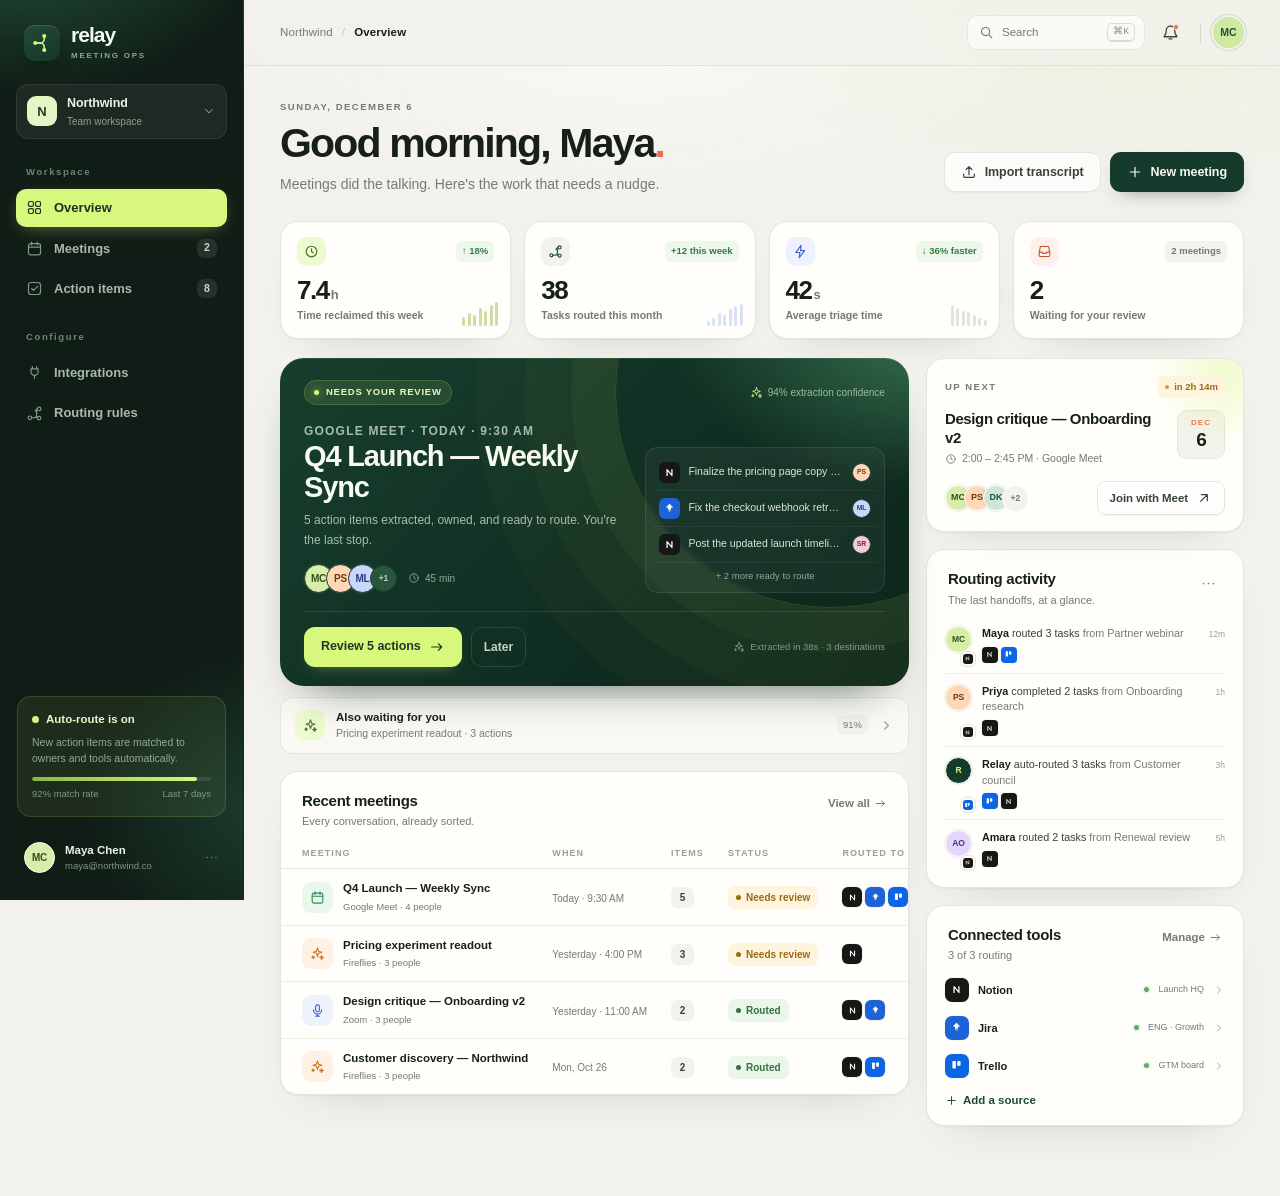
==== index.html @ 1d7f12c8 "Deploy Relay meeting action router to GitHub Pages" ====
<!DOCTYPE html>
<html lang="en">
<head>
<meta charset="UTF-8">
<meta name="viewport" content="width=device-width, initial-scale=1">
<title>Relay — AI meeting action router</title>
<meta name="description" content="Relay turns meeting transcripts into owned, routed action items in Notion, Jira, and Trello.">
<meta name="theme-color" content="#143b2b">
<link rel="icon" href="data:image/svg+xml,%3Csvg xmlns='http://www.w3.org/2000/svg' viewBox='0 0 32 32'%3E%3Crect width='32' height='32' rx='8' fill='%23143b2b'/%3E%3Cpath d='M7 16h6.2c3.1 0 5.8-2.3 5.8-5.5V8M7 16h6.2c3.1 0 5.8 2.3 5.8 5.5V24' stroke='%23d7f77d' stroke-width='2.1' stroke-linecap='round' fill='none'/%3E%3Ccircle cx='7' cy='16' r='2.7' fill='%23d7f77d'/%3E%3Ccircle cx='19' cy='6.8' r='2.7' fill='%23d7f77d'/%3E%3Ccircle cx='19' cy='25.2' r='2.7' fill='%23d7f77d'/%3E%3C/svg%3E">
<link rel="stylesheet" href="styles.css">
</head>
<body>
<noscript><div style="padding:24px;font:16px sans-serif;background:#fff3cd;color:#3d2f00">Relay needs JavaScript enabled to run the interactive demo.</div></noscript>

<svg class="sprite" aria-hidden="true">
  <symbol id="i-grid" viewBox="0 0 24 24"><rect x="3.5" y="3.5" width="7" height="7" rx="2"/><rect x="13.5" y="3.5" width="7" height="7" rx="2"/><rect x="3.5" y="13.5" width="7" height="7" rx="2"/><rect x="13.5" y="13.5" width="7" height="7" rx="2"/></symbol>
  <symbol id="i-calendar" viewBox="0 0 24 24"><rect x="3.5" y="5" width="17" height="16" rx="3"/><path d="M8 3v4M16 3v4M3.5 10h17"/></symbol>
  <symbol id="i-check-square" viewBox="0 0 24 24"><rect x="3.5" y="3.5" width="17" height="17" rx="4"/><path d="m8 12 2.6 2.6L16.5 9"/></symbol>
  <symbol id="i-plug" viewBox="0 0 24 24"><path d="M9 7V3.5M15 7V3.5M7 7h10v4a5 5 0 0 1-10 0V7ZM12 16v4.5"/></symbol>
  <symbol id="i-route" viewBox="0 0 24 24"><circle cx="5.5" cy="18" r="2.5"/><circle cx="18.5" cy="5.5" r="2.5"/><circle cx="18.5" cy="18.5" r="2.5"/><path d="M8 18h3a4 4 0 0 0 4-4V8M13 8l2.5-2.5M13 8l2.5 2.5M15 18h1"/></symbol>
  <symbol id="i-search" viewBox="0 0 24 24"><circle cx="10.5" cy="10.5" r="6.5"/><path d="m16 16 4.5 4.5"/></symbol>
  <symbol id="i-bell" viewBox="0 0 24 24"><path d="M18 9a6 6 0 0 0-12 0c0 7-3 7-3 9h18c0-2-3-2-3-9ZM10 21h4"/></symbol>
  <symbol id="i-plus" viewBox="0 0 24 24"><path d="M12 5v14M5 12h14"/></symbol>
  <symbol id="i-arrow-right" viewBox="0 0 24 24"><path d="M4 12h15M14 7l5 5-5 5"/></symbol>
  <symbol id="i-arrow-up-right" viewBox="0 0 24 24"><path d="M7 17 17 7M8 7h9v9"/></symbol>
  <symbol id="i-arrow-up" viewBox="0 0 24 24"><path d="M12 19V5M6 11l6-6 6 6"/></symbol>
  <symbol id="i-clock" viewBox="0 0 24 24"><circle cx="12" cy="12" r="8.5"/><path d="M12 7.5V12l3 2"/></symbol>
  <symbol id="i-check" viewBox="0 0 24 24"><path d="m5 12.5 4.5 4.5L19 7"/></symbol>
  <symbol id="i-sparkles" viewBox="0 0 24 24"><path d="m12 3 1.7 5.3L19 10l-5.3 1.7L12 17l-1.7-5.3L5 10l5.3-1.7L12 3ZM18.5 15.5l.8 2.2 2.2.8-2.2.8-.8 2.2-.8-2.2-2.2-.8 2.2-.8.8-2.2ZM5 16l.6 1.4L7 18l-1.4.6L5 20l-.6-1.4L3 18l1.4-.6L5 16Z"/></symbol>
  <symbol id="i-upload" viewBox="0 0 24 24"><path d="M12 16V4M7.5 8.5 12 4l4.5 4.5M4 15v3.5A1.5 1.5 0 0 0 5.5 20h13a1.5 1.5 0 0 0 1.5-1.5V15"/></symbol>
  <symbol id="i-mic" viewBox="0 0 24 24"><rect x="9" y="3" width="6" height="11" rx="3"/><path d="M5.5 11a6.5 6.5 0 0 0 13 0M12 17.5V21M9 21h6"/></symbol>
  <symbol id="i-file" viewBox="0 0 24 24"><path d="M13 3H6.5A1.5 1.5 0 0 0 5 4.5v15A1.5 1.5 0 0 0 6.5 21h11a1.5 1.5 0 0 0 1.5-1.5V9l-6-6Z"/><path d="M13 3v6h6M8.5 13h7M8.5 16.5h5"/></symbol>
  <symbol id="i-x" viewBox="0 0 24 24"><path d="m6 6 12 12M18 6 6 18"/></symbol>
  <symbol id="i-chevron-down" viewBox="0 0 24 24"><path d="m6 9 6 6 6-6"/></symbol>
  <symbol id="i-chevron-right" viewBox="0 0 24 24"><path d="m9 6 6 6-6 6"/></symbol>
  <symbol id="i-more" viewBox="0 0 24 24"><circle cx="5" cy="12" r="1.2" fill="currentColor" stroke="none"/><circle cx="12" cy="12" r="1.2" fill="currentColor" stroke="none"/><circle cx="19" cy="12" r="1.2" fill="currentColor" stroke="none"/></symbol>
  <symbol id="i-copy" viewBox="0 0 24 24"><rect x="8.5" y="8.5" width="12" height="12" rx="2"/><path d="M15.5 8.5v-3a2 2 0 0 0-2-2h-8a2 2 0 0 0-2 2v8a2 2 0 0 0 2 2h3"/></symbol>
  <symbol id="i-alert" viewBox="0 0 24 24"><path d="M10.3 4.2 2.7 18a2 2 0 0 0 1.8 3h15a2 2 0 0 0 1.8-3L13.7 4.2a2 2 0 0 0-3.4 0Z"/><path d="M12 9v4.5M12 17h.01"/></symbol>
  <symbol id="i-users" viewBox="0 0 24 24"><circle cx="9" cy="8" r="3.5"/><path d="M3 20a6 6 0 0 1 12 0M16 5a3.5 3.5 0 0 1 0 7M17 14.5a5 5 0 0 1 4 5.5"/></symbol>
  <symbol id="i-inbox" viewBox="0 0 24 24"><path d="M4 13h4l1.5 2h5L16 13h4M5.5 4h13l2 9v5a2 2 0 0 1-2 2h-13a2 2 0 0 1-2-2v-5l2-9Z"/></symbol>
  <symbol id="i-zap" viewBox="0 0 24 24"><path d="M13 2 4.5 13.5H11L10 22l8.5-11.5H12L13 2Z"/></symbol>
  <symbol id="i-lock" viewBox="0 0 24 24"><rect x="4.5" y="10" width="15" height="10.5" rx="2.5"/><path d="M8 10V7a4 4 0 0 1 8 0v3M12 14v2.5"/></symbol>
  <symbol id="i-play" viewBox="0 0 24 24"><path d="m9 6 9 6-9 6V6Z"/></symbol>
  <symbol id="i-menu" viewBox="0 0 24 24"><path d="M4 7h16M4 12h16M4 17h16"/></symbol>
  <symbol id="i-settings" viewBox="0 0 24 24"><circle cx="12" cy="12" r="3"/><path d="M19.4 15a1.7 1.7 0 0 0 .3 1.9l.1.1-2.8 2.8-.1-.1a1.7 1.7 0 0 0-1.9-.3 1.7 1.7 0 0 0-1 1.6v.2h-4V21a1.7 1.7 0 0 0-1-1.6 1.7 1.7 0 0 0-1.9.3l-.1.1L4.2 17l.1-.1a1.7 1.7 0 0 0 .3-1.9A1.7 1.7 0 0 0 3 14H2.8v-4H3a1.7 1.7 0 0 0 1.6-1 1.7 1.7 0 0 0-.3-1.9L4.2 7 7 4.2l.1.1A1.7 1.7 0 0 0 9 4.6 1.7 1.7 0 0 0 10 3V2.8h4V3a1.7 1.7 0 0 0 1 1.6 1.7 1.7 0 0 0 1.9-.3l.1-.1L19.8 7l-.1.1a1.7 1.7 0 0 0-.3 1.9 1.7 1.7 0 0 0 1.6 1h.2v4H21a1.7 1.7 0 0 0-1.6 1Z"/></symbol>
</svg>

<div class="app">
  <aside class="sidebar" id="sidebar">
    <div class="brand-row">
      <div class="brand-mark" aria-hidden="true">
        <svg viewBox="0 0 32 32" fill="none">
          <path d="M7 16h6.2c3.1 0 5.8-2.3 5.8-5.5V8" stroke="#d7f77d" stroke-width="2.1" stroke-linecap="round"/>
          <path d="M7 16h6.2c3.1 0 5.8 2.3 5.8 5.5V24" stroke="#d7f77d" stroke-width="2.1" stroke-linecap="round"/>
          <circle cx="7" cy="16" r="2.7" fill="#d7f77d"/>
          <circle cx="19" cy="6.8" r="2.7" fill="#d7f77d"/>
          <circle cx="19" cy="25.2" r="2.7" fill="#d7f77d"/>
        </svg>
      </div>
      <div>
        <div class="brand-name">relay</div>
        <div class="brand-tag">MEETING OPS</div>
      </div>
    </div>

    <button class="workspace-switch" data-toast-workspace>
      <span class="ws-avatar">N</span>
      <span class="ws-copy"><b>Northwind</b><small>Team workspace</small></span>
      <svg class="i"><use href="#i-chevron-down"/></svg>
    </button>

    <nav class="nav" aria-label="Main">
      <div class="nav-group">
        <p class="nav-label">Workspace</p>
        <button class="nav-item active" data-page="overview"><svg class="i"><use href="#i-grid"/></svg><span>Overview</span></button>
        <button class="nav-item" data-page="meetings"><svg class="i"><use href="#i-calendar"/></svg><span>Meetings</span><span class="nav-badge" id="navMeetingBadge">2</span></button>
        <button class="nav-item" data-page="actions"><svg class="i"><use href="#i-check-square"/></svg><span>Action items</span><span class="nav-badge" id="navActionBadge">8</span></button>
      </div>
      <div class="nav-group">
        <p class="nav-label">Configure</p>
        <button class="nav-item" data-page="integrations"><svg class="i"><use href="#i-plug"/></svg><span>Integrations</span></button>
        <button class="nav-item" data-page="integrations" data-scroll="rules"><svg class="i"><use href="#i-route"/></svg><span>Routing rules</span></button>
      </div>
    </nav>

    <div class="sidebar-spacer"></div>

    <div class="route-status">
      <div class="rs-top"><span class="pulse-dot"></span> Auto-route is on</div>
      <p>New action items are matched to owners and tools automatically.</p>
      <div class="rs-meter"><span style="width:92%"></span></div>
      <div class="rs-meta"><span>92% match rate</span><span>Last 7 days</span></div>
    </div>

    <button class="profile" data-toast-profile>
      <span class="avatar av-maya" style="width:31px;height:31px">MC</span>
      <span class="profile-copy"><b>Maya Chen</b><small>maya@northwind.co</small></span>
      <svg class="i"><use href="#i-more"/></svg>
    </button>
  </aside>

  <div class="sidebar-scrim" id="navScrim"></div>

  <main class="main">
    <header class="topbar">
      <button class="mobile-menu" id="menuBtn" aria-label="Open navigation"><svg class="i"><use href="#i-menu"/></svg></button>
      <div class="crumb"><span class="ws">Northwind</span><span class="sep">/</span><b id="crumbPage">Overview</b></div>
      <div class="topbar-actions">
        <button class="search-trigger" id="searchBtn" aria-label="Search">
          <svg class="i"><use href="#i-search"/></svg><span>Search</span><kbd>⌘K</kbd>
        </button>
        <button class="icon-btn" data-toast-notifications aria-label="Notifications">
          <svg class="i"><use href="#i-bell"/></svg><span class="notif-dot"></span>
        </button>
        <div class="topbar-sep"></div>
        <button class="top-avatar" data-toast-profile aria-label="Open profile">MC</button>
      </div>
    </header>

    <div class="content">

      <section class="page active" id="page-overview" data-page-panel="overview">
        <div class="page-head">
          <div>
            <p class="eyebrow" id="todayLine">TUESDAY, OCTOBER 27</p>
            <h1><span id="greeting">Good morning</span>, Maya<span class="accent-dot">.</span></h1>
            <p class="lede">Meetings did the talking. Here's the work that needs a nudge.</p>
          </div>
          <div class="page-actions">
            <button class="btn btn-soft" data-import><svg class="i"><use href="#i-upload"/></svg> Import transcript</button>
            <button class="btn btn-primary" data-new><svg class="i"><use href="#i-plus"/></svg> New meeting</button>
          </div>
        </div>

        <div class="stat-grid">
          <article class="stat card">
            <div class="stat-top">
              <span class="stat-ico lime"><svg class="i"><use href="#i-clock"/></svg></span>
              <span class="delta up">↑ 18%</span>
            </div>
            <div class="stat-num"><span id="statHours">7.4</span><small>h</small></div>
            <div class="stat-label">Time reclaimed this week</div>
            <div class="spark" aria-hidden="true"><i style="height:38%"></i><i style="height:54%"></i><i style="height:46%"></i><i style="height:72%"></i><i style="height:63%"></i><i style="height:88%"></i><i style="height:100%"></i></div>
          </article>
          <article class="stat card">
            <div class="stat-top">
              <span class="stat-ico"><svg class="i"><use href="#i-route"/></svg></span>
              <span class="delta up">+12 this week</span>
            </div>
            <div class="stat-num"><span id="statRouted">38</span></div>
            <div class="stat-label">Tasks routed this month</div>
            <div class="spark" aria-hidden="true"><i style="height:20%"></i><i style="height:33%"></i><i style="height:52%"></i><i style="height:46%"></i><i style="height:69%"></i><i style="height:81%"></i><i style="height:92%"></i></div>
          </article>
          <article class="stat card">
            <div class="stat-top">
              <span class="stat-ico blue"><svg class="i"><use href="#i-zap"/></svg></span>
              <span class="delta up">↓ 36% faster</span>
            </div>
            <div class="stat-num"><span>42</span><small>s</small></div>
            <div class="stat-label">Average triage time</div>
            <div class="spark" aria-hidden="true"><i style="height:88%"></i><i style="height:75%"></i><i style="height:62%"></i><i style="height:58%"></i><i style="height:43%"></i><i style="height:31%"></i><i style="height:24%"></i></div>
          </article>
          <article class="stat card">
            <div class="stat-top">
              <span class="stat-ico coral"><svg class="i"><use href="#i-inbox"/></svg></span>
              <span class="delta neutral" id="statReviewMeta">2 meetings</span>
            </div>
            <div class="stat-num"><span id="statReview">2</span></div>
            <div class="stat-label">Waiting for your review</div>
          </article>
        </div>

        <div class="dash-grid">
          <div class="dash-main">
            <div id="reviewSlot"></div>

            <section class="card recent-card">
              <div class="card-head">
                <div>
                  <h3>Recent meetings</h3>
                  <p class="sub">Every conversation, already sorted.</p>
                </div>
                <button class="link-btn" data-page="meetings">View all <svg class="i"><use href="#i-arrow-right"/></svg></button>
              </div>
              <div class="table-wrap">
                <table class="meetings">
                  <thead><tr><th>Meeting</th><th>When</th><th>Items</th><th>Status</th><th>Routed to</th></tr></thead>
                  <tbody id="recentBody"></tbody>
                </table>
              </div>
            </section>
          </div>

          <aside class="dash-side">
            <section class="card next-card">
              <div class="next-top">
                <span class="eyebrow" style="margin:0">Up next</span>
                <span class="live-pill"><i></i> in 2h 14m</span>
              </div>
              <div class="next-body">
                <div>
                  <h3>Design critique — Onboarding v2</h3>
                  <p class="next-sub"><svg class="i"><use href="#i-clock"/></svg> 2:00 – 2:45 PM · Google Meet</p>
                </div>
                <div class="date-tile"><span id="dateMonth">OCT</span><b id="dateDay">27</b></div>
              </div>
              <div class="next-foot">
                <div class="avatar-stack">
                  <span class="avatar sm av-maya">MC</span><span class="avatar sm av-priya">PS</span><span class="avatar sm av-daniel">DK</span><span class="more">+2</span>
                </div>
                <button class="btn btn-soft" data-toast-join>Join with Meet <svg class="i"><use href="#i-arrow-up-right"/></svg></button>
              </div>
            </section>

            <section class="card activity-card">
              <div class="card-head">
                <div><h3>Routing activity</h3><p class="sub">The last handoffs, at a glance.</p></div>
                <button class="icon-btn" style="width:28px;height:28px" data-toast-activity aria-label="Activity options"><svg class="i"><use href="#i-more"/></svg></button>
              </div>
              <ul class="activity-list" id="activityList"></ul>
            </section>

            <section class="card connected-card">
              <div class="card-head" style="padding-bottom:0">
                <div><h3>Connected tools</h3><p class="sub" id="connectedCount">3 of 3 routing</p></div>
                <button class="link-btn" data-page="integrations">Manage <svg class="i"><use href="#i-arrow-right"/></svg></button>
              </div>
              <div class="tool-list" id="toolsList"></div>
              <div class="connected-foot"><button class="text-btn" data-import><svg class="i"><use href="#i-plus"/></svg> Add a source</button></div>
            </section>
          </aside>
        </div>
      </section>

      <section class="page" id="page-meetings" data-page-panel="meetings">
        <div class="page-head">
          <div>
            <p class="eyebrow">Meeting inbox</p>
            <h1>Meetings<span class="accent-dot">.</span></h1>
            <p class="lede">Every call transcribed, summarized, and turned into next steps.</p>
          </div>
          <div class="page-actions">
            <button class="btn btn-soft" data-import="upload"><svg class="i"><use href="#i-upload"/></svg> Upload recording</button>
            <button class="btn btn-primary" data-new><svg class="i"><use href="#i-plus"/></svg> New meeting</button>
          </div>
        </div>

        <div class="toolbar">
          <div class="segmented" id="meetingFilters">
            <button class="active" data-meeting-filter="all">All <span class="n" id="mCountAll">5</span></button>
            <button data-meeting-filter="review">Needs review <span class="n" id="mCountReview">2</span></button>
            <button data-meeting-filter="routed">Routed <span class="n" id="mCountRouted">3</span></button>
          </div>
          <button class="btn btn-soft btn-sm" data-toast-filter><svg class="i"><use href="#i-settings"/></svg> Filter by source</button>
        </div>

        <section class="card list-card">
          <div class="meeting-table-head">
            <span>Source</span><span>Meeting</span><span>When</span><span>Items</span><span>Status</span><span></span>
          </div>
          <div id="meetingsList"></div>
        </section>
      </section>

      <section class="page" id="page-actions" data-page-panel="actions">
        <div class="page-head">
          <div>
            <p class="eyebrow">The work behind the words</p>
            <h1>Action items<span class="accent-dot">.</span></h1>
            <p class="lede">One list for every commitment — owned, dated, and headed somewhere.</p>
          </div>
          <div class="page-actions">
            <button class="btn btn-primary" data-new><svg class="i"><use href="#i-plus"/></svg> New meeting</button>
          </div>
        </div>

        <div class="mini-kpis">
          <div class="mini-kpi"><b id="kpiAwaiting">8</b> awaiting route</div>
          <div class="mini-kpi"><span class="dot"></span><b id="kpiRouted">7</b> routed</div>
          <div class="mini-kpi"><span class="dot amber"></span><b id="kpiDone">0</b> done</div>
          <div class="mini-kpi"><span class="dot coral"></span><b id="kpiOverdue">1</b> overdue</div>
        </div>

        <section class="card actions-card">
          <div class="action-toolbar">
            <label class="search-field">
              <svg class="i"><use href="#i-search"/></svg>
              <input id="actionSearch" type="search" placeholder="Search tasks, owners, meetings…">
            </label>
            <div class="select-wrap"><select id="ownerFilter" aria-label="Filter by owner"><option value="all">All owners</option></select></div>
            <div class="select-wrap"><select id="toolFilter" aria-label="Filter by destination">
              <option value="all">All destinations</option><option value="notion">Notion</option><option value="jira">Jira</option><option value="trello">Trello</option>
            </select></div>
            <div class="segmented" id="actionStatusFilters">
              <button class="active" data-action-status="all">All</button>
              <button data-action-status="review">Needs route</button>
              <button data-action-status="routed">Routed</button>
              <button data-action-status="done">Done</button>
            </div>
          </div>
          <div class="action-list-head">
            <span></span><span>Action item</span><span>Owner</span><span>Due</span><span>Destination</span><span>Status</span><span></span>
          </div>
          <div id="actionsList"></div>
        </section>
      </section>

      <section class="page" id="page-integrations" data-page-panel="integrations">
        <div class="page-head">
          <div>
            <p class="eyebrow">Configuration</p>
            <h1>Integrations<span class="accent-dot">.</span></h1>
            <p class="lede">Send the right work to the right place, without leaving the meeting.</p>
          </div>
          <div class="page-actions">
            <button class="btn btn-soft" data-toast-browse><svg class="i"><use href="#i-plus"/></svg> Browse integrations</button>
          </div>
        </div>

        <div class="integration-summary" id="integrationSummary"><span class="pulse-dot"></span> All systems healthy · 100% delivery this week</div>
        <div class="integration-grid" id="integrationGrid"></div>

        <div class="settings-grid">
          <section class="card rules-card" id="rules">
            <div class="card-head">
              <div><p class="eyebrow" style="margin:0 0 4px">Automation</p><h3>Routing rules</h3></div>
              <button class="btn btn-soft btn-sm" data-add-rule><svg class="i"><use href="#i-plus"/></svg> Add rule</button>
            </div>
            <p class="card-sub">When Relay isn't sure, these rules catch the strays. Rules run in order.</p>
            <div class="rule-list" id="ruleList"></div>
          </section>

          <section class="card webhook-card">
            <div class="card-head">
              <div><p class="eyebrow" style="margin:0 0 4px">Developers</p><h3>Webhook API</h3></div>
              <span class="pill routed">Live</span>
            </div>
            <p class="card-sub">Send any transcript from your own stack. Relay returns structured, routed actions.</p>
            <div class="endpoint">
              <span class="method">POST</span><span>api.relay.app/v1/meetings/ingest</span>
              <button data-copy-endpoint aria-label="Copy endpoint"><svg class="i"><use href="#i-copy"/></svg></button>
            </div>
            <pre class="code" id="payloadCode">{
  <span class="k">"meeting"</span>: {
    <span class="k">"title"</span>: <span class="s">"Q4 Launch — Weekly Sync"</span>,
    <span class="k">"transcript"</span>: <span class="s">"Maya: I'll send the timeline…"</span>,
    <span class="k">"route"</span>: [<span class="s">"notion"</span>, <span class="s">"jira"</span>]
  }
}</pre>
            <div class="webhook-foot">
              <span class="delivery"><svg class="i"><use href="#i-check"/></svg> <span id="lastDelivery">Last delivery: 200 OK · 2m ago</span></span>
              <button class="text-btn" data-test-webhook>Send test event <svg class="i"><use href="#i-arrow-right"/></svg></button>
            </div>
          </section>
        </div>
      </section>

    </div>
  </main>
</div>

<div class="modal-backdrop" id="modal">
  <div class="modal" id="modalCard" role="dialog" aria-modal="true" aria-label="Relay dialog">
    <div id="modalBody"></div>
  </div>
</div>

<div class="palette-backdrop" id="palette">
  <div class="palette-card" role="dialog" aria-modal="true" aria-label="Search">
    <div class="palette-search">
      <svg class="i"><use href="#i-search"/></svg>
      <input id="paletteInput" placeholder="Search meetings, actions, or jump to…" autocomplete="off">
      <kbd>ESC</kbd>
    </div>
    <div class="palette-results" id="paletteResults"></div>
    <div class="palette-foot">
      <span class="kbd-group"><kbd>↑</kbd><kbd>↓</kbd></span><span>navigate</span>
      <span><kbd>↵</kbd> open</span>
      <span style="margin-left:auto">Relay command menu</span>
    </div>
  </div>
</div>

<div class="toast-stack" id="toasts" aria-live="polite"></div>

<script src="app.js" defer></script>
</body>
</html>
---- styles.css ----
:root{
  --bg:#f2f1eb;
  --surface:#fffefa;
  --surface-2:#f8f7f2;
  --surface-3:#f3f2ec;
  --ink:#172018;
  --ink-2:#38433a;
  --muted:#727c73;
  --muted-2:#98a198;
  --line:#e7e4db;
  --line-strong:#d9d6cc;
  --green:#143b2b;
  --green-2:#1c4c36;
  --green-3:#2a674b;
  --lime:#d7f77d;
  --lime-soft:#eefbd0;
  --coral:#ef6a4d;
  --coral-soft:#fff0eb;
  --amber:#bd831a;
  --amber-soft:#fff5df;
  --blue:#3f5ed7;
  --blue-soft:#eef1ff;
  --shadow:0 1px 2px rgba(23,32,24,.04),0 18px 46px -34px rgba(23,32,24,.28);
  --shadow-lift:0 2px 4px rgba(23,32,24,.05),0 24px 50px -28px rgba(23,32,24,.4);
  --r:18px;
  --r-lg:24px;
  --sidebar:244px;
  --sans:"Avenir Next","Avenir",-apple-system,BlinkMacSystemFont,"Segoe UI","Helvetica Neue",sans-serif;
  --mono:ui-monospace,"SF Mono","Cascadia Code",Consolas,monospace;
}
*{box-sizing:border-box}
html{scroll-behavior:smooth}
body{margin:0;background:var(--bg);color:var(--ink);font-family:var(--sans);font-size:14px;line-height:1.5;-webkit-font-smoothing:antialiased}
body.modal-open{overflow:hidden}
button,input,select,textarea{font:inherit;color:inherit}
button{cursor:pointer}
button:focus-visible,input:focus-visible,select:focus-visible,textarea:focus-visible,a:focus-visible{outline:2px solid var(--green-3);outline-offset:2px}
::selection{background:var(--lime);color:var(--green)}
.i{width:18px;height:18px;fill:none;stroke:currentColor;stroke-width:1.8;stroke-linecap:round;stroke-linejoin:round;flex:none}
.i-sm{width:15px;height:15px}
.i-lg{width:22px;height:22px}
.sprite{position:absolute;width:0;height:0;overflow:hidden}
.hidden{display:none!important}
.mono{font-family:var(--mono)}
.muted{color:var(--muted)}

/* shell */
.app{display:grid;grid-template-columns:var(--sidebar) minmax(0,1fr);min-height:100vh}
.sidebar{
  position:sticky;top:0;height:100vh;display:flex;flex-direction:column;padding:24px 16px 18px;color:#edf3e9;
  background:radial-gradient(380px 280px at 10% -10%,#25593f 0%,transparent 66%),radial-gradient(300px 260px at 110% 90%,#1b3d2d 0%,transparent 60%),#101d16;
  overflow-y:auto;z-index:60;border-right:1px solid rgba(255,255,255,.04);
}
.brand-row{display:flex;align-items:center;gap:11px;padding:0 8px 22px}
.brand-mark{width:36px;height:36px;border-radius:11px;background:linear-gradient(145deg,#214d36,#173526);display:grid;place-items:center;box-shadow:inset 0 1px 0 rgba(255,255,255,.12),0 8px 18px -10px #000}
.brand-mark svg{width:24px;height:24px}
.brand-name{font-size:21px;font-weight:700;line-height:1;letter-spacing:-.045em;color:#f7faef}
.brand-tag{font-size:8px;font-weight:700;letter-spacing:.22em;color:#8da494;margin-top:5px}
.workspace-switch{width:100%;display:flex;align-items:center;gap:10px;text-align:left;background:rgba(255,255,255,.055);border:1px solid rgba(255,255,255,.08);padding:9px 10px;border-radius:12px;color:#edf3e9;transition:.18s}
.workspace-switch:hover{background:rgba(255,255,255,.09);border-color:rgba(255,255,255,.14)}
.ws-avatar{width:30px;height:30px;border-radius:9px;background:#e6f4c6;color:#203c2a;display:grid;place-items:center;font-weight:800;font-size:13px;flex:none}
.ws-copy{min-width:0;flex:1;display:flex;flex-direction:column}
.ws-copy b{font-size:12.5px;font-weight:650;letter-spacing:-.01em}
.ws-copy small{font-size:10px;color:#8ca092;margin-top:1px}
.workspace-switch .i{width:14px;height:14px;color:#879b8c}
.nav{margin-top:26px;display:flex;flex-direction:column}
.nav-label{font-size:9.5px;font-weight:800;letter-spacing:.17em;color:#6e8475;margin:0 0 7px;padding:0 10px}
.nav-group{display:flex;flex-direction:column;gap:3px;margin-bottom:22px}
.nav-item{display:flex;align-items:center;gap:11px;width:100%;padding:9px 10px;border:0;border-radius:10px;background:transparent;color:#a9b9ad;font-size:13px;font-weight:550;text-align:left;transition:.16s}
.nav-item .i{width:17px;height:17px;stroke-width:1.7;color:#819687;transition:.16s}
.nav-item:hover{background:rgba(255,255,255,.06);color:#f0f5eb}
.nav-item:hover .i{color:#d7f77d}
.nav-item.active{background:var(--lime);color:#1a3223;font-weight:700;box-shadow:0 5px 18px -8px rgba(215,247,125,.6)}
.nav-item.active .i{color:#1a3223}
.nav-badge{margin-left:auto;min-width:20px;height:19px;padding:0 6px;border-radius:7px;display:grid;place-items:center;background:rgba(255,255,255,.09);color:#c8d5ca;font-size:10.5px;font-weight:700}
.nav-item.active .nav-badge{background:#1b3a27;color:var(--lime)}
.sidebar-spacer{flex:1;min-height:20px}
.route-status{margin:8px 1px 16px;padding:14px;border-radius:14px;background:rgba(215,247,125,.07);border:1px solid rgba(215,247,125,.14)}
.rs-top{display:flex;align-items:center;gap:7px;font-size:11.5px;font-weight:700;color:#e7f7c4}
.pulse-dot{width:7px;height:7px;border-radius:50%;background:var(--lime);box-shadow:0 0 0 0 rgba(215,247,125,.45);animation:pulse 2.4s infinite}
@keyframes pulse{0%{box-shadow:0 0 0 0 rgba(215,247,125,.4)}70%{box-shadow:0 0 0 7px rgba(215,247,125,0)}100%{box-shadow:0 0 0 0 rgba(215,247,125,0)}}
.route-status p{font-size:10.5px;line-height:1.5;color:#93a899;margin:7px 0 11px}
.rs-meter{height:4px;border-radius:4px;background:rgba(255,255,255,.1);overflow:hidden}
.rs-meter span{display:block;height:100%;border-radius:4px;background:linear-gradient(90deg,#89b83f,var(--lime))}
.rs-meta{display:flex;justify-content:space-between;font-size:9.5px;color:#819888;margin-top:6px}
.profile{display:flex;align-items:center;gap:10px;width:100%;padding:9px 8px;border:0;border-radius:11px;background:transparent;color:#edf3e9;text-align:left;transition:.15s}
.profile:hover{background:rgba(255,255,255,.06)}
.profile-copy{min-width:0;flex:1;display:flex;flex-direction:column}
.profile-copy b{font-size:11.5px;font-weight:650;white-space:nowrap;overflow:hidden;text-overflow:ellipsis}
.profile-copy small{font-size:9.5px;color:#809485;white-space:nowrap;overflow:hidden;text-overflow:ellipsis}
.profile .i{width:15px;height:15px;color:#708677}
.sidebar-scrim{display:none}

.main{min-width:0;background:radial-gradient(760px 380px at 86% -6%,rgba(215,247,125,.16),transparent 66%),radial-gradient(600px 300px at 38% 0%,rgba(255,255,255,.62),transparent 70%),var(--bg)}
.topbar{height:66px;display:flex;align-items:center;gap:16px;padding:0 36px;position:sticky;top:0;z-index:40;background:rgba(242,241,235,.8);backdrop-filter:blur(18px);-webkit-backdrop-filter:blur(18px);border-bottom:1px solid rgba(217,214,204,.64)}
.mobile-menu{display:none;background:transparent;border:1px solid var(--line);width:36px;height:36px;border-radius:10px;align-items:center;justify-content:center;color:var(--ink)}
.crumb{display:flex;align-items:center;gap:9px;font-size:11.5px;color:var(--muted);letter-spacing:.01em}
.crumb b{color:var(--ink);font-weight:650}
.crumb .sep{color:#c2c6bd}
.topbar-actions{margin-left:auto;display:flex;align-items:center;gap:8px}
.search-trigger{display:flex;align-items:center;gap:8px;height:35px;padding:0 9px 0 11px;min-width:178px;background:rgba(255,255,255,.62);border:1px solid var(--line);border-radius:10px;color:var(--muted);font-size:11.5px;transition:.16s}
.search-trigger:hover{background:var(--surface);border-color:var(--line-strong)}
.search-trigger .i{width:15px;height:15px}
.search-trigger span{flex:1;text-align:left}
kbd{display:inline-flex;align-items:center;justify-content:center;height:19px;min-width:19px;padding:0 5px;border:1px solid #dedbd1;border-bottom-width:2px;border-radius:5px;background:#faf9f4;font-family:var(--mono);font-size:9.5px;color:#858e85;line-height:1}
.icon-btn{width:35px;height:35px;border-radius:10px;border:1px solid transparent;background:transparent;display:inline-flex;align-items:center;justify-content:center;color:var(--ink-2);position:relative;transition:.16s}
.icon-btn:hover{background:rgba(255,255,255,.7);border-color:var(--line)}
.icon-btn .i{width:17px;height:17px}
.notif-dot{position:absolute;top:8px;right:8px;width:6px;height:6px;border-radius:50%;background:var(--coral);border:1.5px solid var(--bg)}
.topbar-sep{width:1px;height:20px;background:var(--line-strong);margin:0 4px}
.top-avatar{width:31px;height:31px;border-radius:50%;border:0;background:#cde9a2;color:#294b2d;font-size:10.5px;font-weight:800;display:grid;place-items:center;box-shadow:0 0 0 2px var(--bg),0 0 0 3px #d3d6ca}
.top-avatar:hover{box-shadow:0 0 0 2px var(--bg),0 0 0 3px #aeb8a9}

.content{max-width:1320px;margin:0 auto;padding:34px 36px 70px}
.page{display:none}
.page.active{display:block;animation:pageIn .35s cubic-bezier(.2,.8,.3,1)}
@keyframes pageIn{from{opacity:0;transform:translateY(7px)}to{opacity:1;transform:none}}
.page-head{display:flex;align-items:flex-end;justify-content:space-between;gap:24px;margin-bottom:26px}
.eyebrow{font-size:9.5px;font-weight:800;letter-spacing:.16em;color:var(--muted);margin:0 0 8px;text-transform:uppercase}
.page-head h1{font-size:clamp(31px,3.4vw,41px);line-height:1.04;letter-spacing:-.045em;margin:0 0 9px;font-weight:700}
.page-head h1 .accent-dot{color:var(--coral)}
.lede{margin:0;color:var(--muted);font-size:14px;max-width:480px}
.page-actions{display:flex;align-items:center;gap:9px;flex:none;padding-bottom:3px}
.btn{display:inline-flex;align-items:center;justify-content:center;gap:8px;height:40px;padding:0 16px;border-radius:11px;border:1px solid transparent;font-size:12.5px;font-weight:650;letter-spacing:-.005em;transition:transform .16s,background .16s,border-color .16s,box-shadow .16s;white-space:nowrap}
.btn .i{width:16px;height:16px}
.btn:hover{transform:translateY(-1px)}
.btn:active{transform:translateY(0)}
.btn-primary{background:var(--green);color:#f7faef;box-shadow:0 8px 20px -12px rgba(20,59,43,.7)}
.btn-primary:hover{background:#1b4a35;box-shadow:0 12px 22px -12px rgba(20,59,43,.65)}
.btn-primary:disabled{opacity:.45;cursor:not-allowed;transform:none;box-shadow:none}
.btn-soft{background:rgba(255,255,255,.72);border-color:var(--line);color:var(--ink-2);box-shadow:0 1px 1px rgba(23,32,24,.03)}
.btn-soft:hover{background:var(--surface);border-color:var(--line-strong)}
.btn-ghost{background:transparent;border-color:var(--line);color:var(--ink-2)}
.btn-ghost:hover{background:var(--surface)}
.btn-block{width:100%}
.btn-sm{height:32px;padding:0 11px;border-radius:9px;font-size:11.5px;gap:6px}
.text-btn{background:transparent;border:0;padding:0;color:var(--green-2);font-size:11.5px;font-weight:650;display:inline-flex;align-items:center;gap:5px}
.text-btn:hover{color:var(--green)}
.text-btn .i{width:13px;height:13px}
.link-btn{background:transparent;border:0;color:var(--muted);font-size:11.5px;font-weight:600;display:inline-flex;align-items:center;gap:4px;padding:4px 0}
.link-btn:hover{color:var(--ink)}
.link-btn .i{width:13px;height:13px}
.card{background:var(--surface);border:1px solid var(--line);border-radius:var(--r);box-shadow:var(--shadow)}
.card-head{display:flex;align-items:flex-start;justify-content:space-between;gap:14px;padding:19px 21px 0}
.card-head h3{font-size:15px;font-weight:700;letter-spacing:-.02em;margin:0;line-height:1.3}
.card-head .sub{margin:3px 0 0;color:var(--muted);font-size:11px}
.card-head .i{color:var(--muted)}
.pill{display:inline-flex;align-items:center;gap:5px;height:23px;padding:0 8px;border-radius:7px;font-size:10px;font-weight:700;letter-spacing:.005em;white-space:nowrap}
.pill::before{content:"";width:5px;height:5px;border-radius:50%;background:currentColor;flex:none}
.pill.no-dot::before{display:none}
.pill.review{background:var(--amber-soft);color:#9b6a13}
.pill.routed{background:#eaf6e7;color:#307245}
.pill.done{background:#f0f0ea;color:#7a837a}
.pill.processing{background:var(--blue-soft);color:var(--blue)}
.pill.ai{background:var(--lime-soft);color:#3f6428}
.pill.conf{background:rgba(255,255,255,.1);color:#dff3b1;border:1px solid rgba(215,247,125,.18);height:25px}
.pill.conf::before{display:none}

/* avatars */
.avatar{display:inline-grid;place-items:center;border-radius:50%;flex:none;font-weight:800;letter-spacing:-.02em;width:29px;height:29px;font-size:10px;border:1.5px solid var(--surface);box-shadow:0 0 0 1px rgba(23,32,24,.06)}
.avatar.xs{width:22px;height:22px;font-size:8px;border-width:1.2px}
.avatar.sm{width:26px;height:26px;font-size:9px}
.avatar.lg{width:38px;height:38px;font-size:12px}
.av-maya{background:#d8edaa;color:#34501f}
.av-priya{background:#ffd7b6;color:#6d3b13}
.av-marcus{background:#c9d7fb;color:#283f7c}
.av-sofia{background:#f4c9dc;color:#712841}
.av-daniel{background:#cfe5db;color:#28513f}
.av-amara{background:#e3d5ff;color:#4b327b}
.av-relay{background:var(--green);color:var(--lime);font-size:9px}
.avatar-stack{display:flex;align-items:center}
.avatar-stack .avatar{margin-left:-7px}
.avatar-stack .avatar:first-child{margin-left:0}
.avatar-stack .more{margin-left:-7px;width:27px;height:27px;border-radius:50%;background:var(--surface-3);border:1.5px solid var(--surface);display:grid;place-items:center;font-size:8.5px;font-weight:700;color:var(--muted)}

/* stats */
.stat-grid{display:grid;grid-template-columns:repeat(4,minmax(0,1fr));gap:13px;margin-bottom:19px}
.stat{position:relative;padding:15px 16px 14px;overflow:hidden;transition:transform .18s,box-shadow .18s}
.stat:hover{transform:translateY(-2px);box-shadow:var(--shadow-lift)}
.stat-top{display:flex;align-items:center;justify-content:space-between;margin-bottom:11px}
.stat-ico{width:29px;height:29px;border-radius:9px;display:grid;place-items:center;background:var(--surface-3);color:var(--green-2)}
.stat-ico .i{width:15px;height:15px}
.stat-ico.lime{background:var(--lime-soft);color:#506d25}
.stat-ico.blue{background:var(--blue-soft);color:var(--blue)}
.stat-ico.coral{background:var(--coral-soft);color:#c4533b}
.delta{font-size:9.5px;font-weight:700;padding:3px 6px;border-radius:6px;display:inline-flex;align-items:center;gap:2px}
.delta.up{color:#347a49;background:#edf8eb}
.delta.down{color:#9b6a13;background:var(--amber-soft)}
.delta.neutral{color:var(--muted);background:var(--surface-3)}
.stat-num{font-size:26px;font-weight:700;letter-spacing:-.055em;line-height:1;display:flex;align-items:baseline;gap:2px}
.stat-num small{font-size:13px;font-weight:650;letter-spacing:-.01em;color:var(--muted)}
.stat-label{font-size:10.5px;color:var(--muted);margin-top:5px;font-weight:550}
.spark{position:absolute;right:12px;bottom:12px;display:flex;align-items:flex-end;gap:2.5px;height:24px;opacity:.7}
.spark i{display:block;width:3px;border-radius:2px;background:#b9cf82}
.stat:nth-child(2) .spark i{background:#c9d3f5}
.stat:nth-child(3) .spark i{background:#dad7cb}

/* dashboard */
.dash-grid{display:grid;grid-template-columns:minmax(0,1.74fr) minmax(292px,.88fr);gap:17px;align-items:start}
.dash-main,.dash-side{min-width:0;display:flex;flex-direction:column;gap:17px}
.hero{position:relative;overflow:hidden;border-radius:var(--r-lg);padding:22px 24px 19px;color:#eff5e9;background:radial-gradient(440px 260px at 103% -6%,#346f4e 0%,transparent 58%),linear-gradient(132deg,#173f2e 0%,#102d21 58%,#0d261b 100%);box-shadow:0 24px 44px -30px rgba(15,45,31,.8),inset 0 1px 0 rgba(255,255,255,.08)}
.hero::after{content:"";position:absolute;right:-138px;top:-182px;width:430px;height:430px;border-radius:50%;border:1px solid rgba(215,247,125,.14);box-shadow:0 0 0 44px rgba(215,247,125,.035),0 0 0 91px rgba(215,247,125,.028),0 0 0 140px rgba(215,247,125,.02);pointer-events:none}
.hero-top{display:flex;align-items:center;justify-content:space-between;gap:12px;position:relative;z-index:1}
.pill-live{display:inline-flex;align-items:center;gap:7px;height:25px;padding:0 9px;border-radius:999px;background:rgba(215,247,125,.1);border:1px solid rgba(215,247,125,.18);font-size:9.5px;font-weight:750;letter-spacing:.08em;color:#e7f8c3;text-transform:uppercase}
.pill-live i{width:5px;height:5px;border-radius:50%;background:var(--lime);box-shadow:0 0 8px rgba(215,247,125,.8)}
.hero-conf{display:flex;align-items:center;gap:5px;font-size:10px;color:#9fbb9f;position:relative;z-index:1}
.hero-conf .i{width:13px;height:13px;color:#cbe98a}
.hero-body{display:grid;grid-template-columns:minmax(0,1.2fr) minmax(230px,.9fr);gap:22px;align-items:end;margin-top:17px;position:relative;z-index:1}
.hero-body>*{min-width:0}
.hero-copy,.hero-tasks{min-width:0}
.hero-kicker{font-size:10px;font-weight:700;letter-spacing:.1em;text-transform:uppercase;color:#8fa99a;margin:0 0 7px}
.hero h2{font-size:clamp(22px,2.4vw,29px);line-height:1.08;letter-spacing:-.04em;margin:0 0 8px;font-weight:700;color:#f7faef;max-width:430px}
.hero-copy p{margin:0;color:#a6bdad;font-size:12px;line-height:1.6;max-width:400px}
.hero-people{display:flex;align-items:center;gap:8px;margin-top:14px}
.hero-people .avatar{border-color:#173e2d;box-shadow:0 0 0 1px rgba(255,255,255,.04)}
.hero-people .more{background:#28563d;border-color:#173e2d;color:#bcd3c1}
.hero-meta{font-size:10px;color:#8fa99a;margin-left:3px;display:flex;align-items:center;gap:5px}
.hero-meta .i{width:12px;height:12px}
.hero-tasks{background:rgba(255,255,255,.045);border:1px solid rgba(255,255,255,.09);border-radius:13px;padding:7px;backdrop-filter:blur(2px)}
.hero-task{display:flex;align-items:center;gap:8px;padding:7px 6px;border-bottom:1px solid rgba(255,255,255,.06);min-width:0}
.hero-task:last-child{border-bottom:0}
.hero-task .tool-ico{width:21px;height:21px;border-radius:6px;font-size:8px}
.hero-task-title{flex:1;min-width:0;font-size:10.5px;color:#dae6d9;white-space:nowrap;overflow:hidden;text-overflow:ellipsis;font-weight:500}
.hero-task .avatar{width:19px;height:19px;font-size:6.8px;border-color:#204734;box-shadow:none}
.hero-task-more{font-size:9.5px;color:#8fa99a;padding:6px 6px 2px;text-align:center}
.hero-foot{display:flex;align-items:center;gap:9px;margin-top:18px;position:relative;z-index:1;padding-top:15px;border-top:1px solid rgba(255,255,255,.09)}
.hero-foot .btn-primary{background:var(--lime);color:#1b3a27;box-shadow:0 7px 16px -10px rgba(215,247,125,.55)}
.hero-foot .btn-primary:hover{background:#e4ff96}
.btn-ghost-dark{height:40px;padding:0 12px;border-radius:11px;border:1px solid rgba(255,255,255,.12);background:transparent;color:#c4d5c3;font-size:12px;font-weight:600}
.btn-ghost-dark:hover{background:rgba(255,255,255,.06)}
.hero-ai{margin-left:auto;display:flex;align-items:center;gap:5px;font-size:9.5px;color:#7f9989}
.hero-ai .i{width:12px;height:12px}
.review-strip{width:100%;display:flex;align-items:center;gap:11px;margin-top:11px;padding:11px 14px;border:1px solid var(--line);border-radius:13px;background:rgba(255,254,250,.68);color:var(--ink);text-align:left;transition:.16s}
.review-strip:hover{background:var(--surface);border-color:var(--line-strong);transform:translateY(-1px);box-shadow:var(--shadow)}
.strip-ico{width:30px;height:30px;border-radius:9px;background:var(--lime-soft);color:#506d25;display:grid;place-items:center;flex:none}
.strip-ico .i{width:15px;height:15px}
.strip-copy{display:flex;flex-direction:column;flex:1;min-width:0}
.strip-copy b{font-size:11.5px;font-weight:700}
.strip-copy small{font-size:10.5px;color:var(--muted);white-space:nowrap;overflow:hidden;text-overflow:ellipsis}
.strip-conf{font-size:9.5px;color:var(--muted);background:var(--surface-3);border-radius:6px;padding:3px 6px}
.review-strip>.i{width:15px;height:15px;color:var(--muted-2)}

.recent-card{overflow:hidden}
.recent-card .card-head{padding-bottom:11px}
.table-wrap{width:100%;overflow-x:auto}
table.meetings{width:100%;border-collapse:collapse;min-width:620px}
table.meetings th{text-align:left;font-size:9px;font-weight:800;letter-spacing:.12em;text-transform:uppercase;color:var(--muted-2);padding:6px 12px 8px;border-bottom:1px solid var(--line);white-space:nowrap}
table.meetings th:first-child,table.meetings td:first-child{padding-left:21px}
table.meetings th:last-child,table.meetings td:last-child{padding-right:21px}
table.meetings td{padding:11px 12px;border-bottom:1px solid #efece4;vertical-align:middle}
table.meetings tr:last-child td{border-bottom:0}
table.meetings tbody tr{cursor:pointer;transition:background .14s}
table.meetings tbody tr:hover{background:#faf9f4}
.mt-title{display:flex;align-items:center;gap:10px;min-width:0}
.mt-copy{min-width:0;display:flex;flex-direction:column}
.mt-copy b{font-size:11.5px;font-weight:650;white-space:nowrap;overflow:hidden;text-overflow:ellipsis;max-width:320px}
.mt-copy small{font-size:9.5px;color:var(--muted);margin-top:2px;display:flex;align-items:center;gap:5px}
.source-badge{width:31px;height:31px;border-radius:9px;display:grid;place-items:center;flex:none}
.source-badge .i{width:15px;height:15px}
.source-badge.meet{background:#e9f7ec;color:#2f8b4f}
.source-badge.zoom{background:#eef2ff;color:#3f5ed7}
.source-badge.fireflies{background:#fff1e4;color:#cf7520}
.source-badge.other{background:#f1edff;color:#7158c5}
.count-chip{display:inline-flex;align-items:center;justify-content:center;min-width:23px;height:21px;padding:0 6px;border-radius:6px;background:var(--surface-3);font-size:10px;font-weight:700;color:var(--ink-2)}
.tool-chips{display:flex;align-items:center;gap:3px}
.tool-chips .tool-ico{width:20px;height:20px;font-size:7.5px;border-radius:6px;box-shadow:0 0 0 1px rgba(23,32,24,.05)}
.tool-chips .tool-ico svg{width:11px;height:11px}
.empty-row{padding:30px 21px!important;text-align:center;color:var(--muted);font-size:12px}

.next-card{padding:17px 18px 16px;position:relative;overflow:hidden}
.next-card::before{content:"";position:absolute;right:-55px;top:-60px;width:150px;height:150px;border-radius:50%;background:radial-gradient(circle,rgba(215,247,125,.36),transparent 68%);pointer-events:none}
.next-top{display:flex;align-items:center;justify-content:space-between;gap:10px;margin-bottom:12px;position:relative}
.next-body{display:flex;align-items:flex-start;justify-content:space-between;gap:14px}
.next-card h3{font-size:15px;line-height:1.25;letter-spacing:-.025em;margin:0 0 4px;max-width:234px;font-weight:700}
.next-sub{font-size:10.5px;color:var(--muted);margin:0;display:flex;align-items:center;gap:5px}
.next-sub .i{width:12px;height:12px}
.date-tile{width:48px;padding:6px 0;border-radius:10px;background:var(--surface-3);border:1px solid var(--line);text-align:center;flex:none}
.date-tile span{display:block;font-size:8px;font-weight:800;letter-spacing:.13em;color:var(--coral);text-transform:uppercase}
.date-tile b{display:block;font-size:19px;line-height:1.2;letter-spacing:-.05em}
.next-foot{display:flex;align-items:center;justify-content:space-between;margin-top:14px;gap:10px}
.next-foot .btn{height:34px;font-size:11.5px;padding:0 12px;border-radius:9px}
.live-pill{display:inline-flex;align-items:center;gap:5px;font-size:9.5px;font-weight:700;color:#9b6a13;background:var(--amber-soft);padding:4px 7px;border-radius:6px}
.live-pill i{width:4px;height:4px;border-radius:50%;background:#d29736}

.activity-card{padding-bottom:10px}
.activity-list{list-style:none;margin:8px 0 0;padding:0 18px}
.activity-item{display:flex;gap:10px;padding:10px 0;border-bottom:1px solid #f0ede5;position:relative}
.activity-item:last-child{border-bottom:0}
.act-avatar{position:relative;flex:none}
.act-avatar .avatar{width:27px;height:27px;font-size:8.5px}
.act-badge{position:absolute;right:-3px;bottom:-3px;width:14px;height:14px;border-radius:5px;background:var(--surface);display:grid;place-items:center;box-shadow:0 0 0 1px var(--line)}
.act-badge .tool-ico{width:10px;height:10px;border-radius:3px;font-size:7px!important}
.act-badge .tool-ico svg{width:7px;height:7px}
.act-body{min-width:0;flex:1}
.act-body p{margin:0;font-size:10.8px;line-height:1.45;color:var(--ink-2)}
.act-body p b{font-weight:700;color:var(--ink)}
.act-body p span{color:var(--muted)}
.act-tools{display:flex;gap:3px;margin-top:5px}
.act-tools .tool-ico{width:16px;height:16px;border-radius:4px;font-size:7px!important}
.act-tools .tool-ico svg{width:9px;height:9px}
.act-time{font-size:8.5px;color:var(--muted-2);white-space:nowrap;padding-top:2px}
.connected-card{padding-bottom:12px}
.tool-list{margin-top:7px;padding:0 8px}
.tool-row{display:flex;align-items:center;gap:9px;width:100%;padding:7px 10px;border:0;background:transparent;border-radius:9px;text-align:left;transition:.14s}
.tool-row:hover{background:var(--surface-3)}
.tool-row b{font-size:11px;font-weight:650;flex:1}
.tool-row small{font-size:9px;color:var(--muted);margin-left:auto}
.conn-dot{width:5px;height:5px;border-radius:50%;background:#64a869;box-shadow:0 0 0 2px #edf7e9}
.conn-dot.off{background:#c9cbc3;box-shadow:0 0 0 2px #f1f0ea}
.tool-row .i{width:12px;height:12px;color:var(--muted-2)}
.connected-foot{padding:7px 18px 0}

/* tool icons */
.tool-ico{width:24px;height:24px;border-radius:7px;display:inline-grid;place-items:center;flex:none;font-size:10px;font-weight:800;line-height:1;letter-spacing:-.02em;color:#fff;box-shadow:0 0 0 1px rgba(23,32,24,.04)}
.tool-ico svg{width:13px;height:13px;display:block}
.tool-notion{background:#171715;font-family:Georgia,"Times New Roman",serif;font-size:12px}
.tool-jira{background:#1d63d5}
.tool-trello{background:#0c66e4}
.tool-slack{background:#4a154b}
.tool-ico.lg{width:36px;height:36px;border-radius:10px;font-size:14px}
.tool-ico.lg svg{width:19px;height:19px}

/* meetings */
.toolbar{display:flex;align-items:center;justify-content:space-between;gap:16px;margin-bottom:16px;flex-wrap:wrap}
.segmented{display:inline-flex;align-items:center;gap:2px;padding:3px;background:rgba(255,255,255,.62);border:1px solid var(--line);border-radius:10px}
.segmented button{height:30px;padding:0 11px;border:0;border-radius:7px;background:transparent;color:var(--muted);font-size:11px;font-weight:600;display:inline-flex;align-items:center;gap:6px;transition:.14s}
.segmented button:hover{color:var(--ink)}
.segmented button.active{background:var(--surface);color:var(--ink);box-shadow:0 1px 3px rgba(23,32,24,.08)}
.segmented .n{font-size:9px;font-weight:700;min-width:16px;height:16px;border-radius:5px;background:var(--surface-3);display:grid;place-items:center;color:var(--muted)}
.segmented button.active .n{background:var(--lime-soft);color:#4a6524}
.list-card{overflow:hidden}
.meeting-table-head{display:grid;grid-template-columns:52px minmax(0,1fr) 142px 82px 176px 20px;gap:10px;align-items:center;padding:12px 20px 9px;border-bottom:1px solid var(--line);font-size:8.5px;font-weight:800;letter-spacing:.12em;text-transform:uppercase;color:var(--muted-2)}
.meeting-row{display:grid;grid-template-columns:52px minmax(0,1fr) 142px 82px 176px 20px;gap:10px;align-items:center;width:100%;padding:13px 20px;border:0;border-bottom:1px solid #f0ede5;background:transparent;text-align:left;transition:background .14s}
.meeting-row:last-child{border-bottom:0}
.meeting-row:hover{background:#faf9f4}
.meeting-main{min-width:0;display:flex;flex-direction:column;gap:2px}
.meeting-name{font-size:12.5px;font-weight:650;letter-spacing:-.01em;white-space:nowrap;overflow:hidden;text-overflow:ellipsis}
.meeting-sub{font-size:9.5px;color:var(--muted);white-space:nowrap;overflow:hidden;text-overflow:ellipsis;max-width:440px}
.meeting-when{font-size:10.5px;color:var(--ink-2);display:flex;flex-direction:column;gap:1px}
.meeting-when small,.meeting-count small{font-size:8.5px;color:var(--muted)}
.meeting-count{display:flex;flex-direction:column;gap:1px;font-size:11.5px;font-weight:650}
.meeting-status{display:flex;flex-direction:column;align-items:flex-start;gap:4px}
.meeting-row>.i{width:14px;height:14px;color:#b9c0b7}
.meeting-row:hover>.i{color:var(--ink);transform:translateX(2px)}

/* action items */
.mini-kpis{display:flex;align-items:center;gap:22px;margin-bottom:17px;flex-wrap:wrap}
.mini-kpi{display:flex;align-items:baseline;gap:6px;font-size:11px;color:var(--muted)}
.mini-kpi b{font-size:18px;letter-spacing:-.04em;color:var(--ink);font-weight:700}
.mini-kpi .dot{width:6px;height:6px;border-radius:50%;background:#7daf58;align-self:center}
.mini-kpi .dot.amber{background:#d4a33d}
.mini-kpi .dot.coral{background:var(--coral)}
.mini-kpi + .mini-kpi{padding-left:22px;border-left:1px solid var(--line-strong)}
.actions-card{overflow:hidden}
.action-toolbar{display:flex;align-items:center;gap:9px;padding:14px 18px;border-bottom:1px solid var(--line);flex-wrap:wrap}
.search-field{display:flex;align-items:center;gap:7px;height:34px;padding:0 10px;background:var(--surface-2);border:1px solid var(--line);border-radius:9px;min-width:220px;flex:1;max-width:320px}
.search-field .i{width:14px;height:14px;color:var(--muted-2)}
.search-field input{width:100%;border:0;background:transparent;outline:0;font-size:11.5px}
.search-field input::placeholder{color:var(--muted-2)}
.select-wrap{position:relative;display:inline-flex;align-items:center}
.select-wrap select{height:34px;border:1px solid var(--line);border-radius:9px;background:var(--surface);padding:0 26px 0 10px;font-size:11px;color:var(--ink-2);appearance:none;cursor:pointer;font-weight:550}
.select-wrap::after{content:"";position:absolute;right:10px;top:50%;width:5px;height:5px;border-right:1.5px solid var(--muted);border-bottom:1.5px solid var(--muted);transform:translateY(-70%) rotate(45deg);pointer-events:none}
.action-list-head{display:grid;grid-template-columns:26px minmax(0,1fr) 118px 110px 128px 94px 20px;gap:10px;align-items:center;padding:9px 18px;border-bottom:1px solid var(--line);background:var(--surface-2);font-size:8.5px;font-weight:800;letter-spacing:.12em;text-transform:uppercase;color:var(--muted-2)}
.action-item{display:grid;grid-template-columns:26px minmax(0,1fr) 118px 110px 128px 94px 20px;gap:10px;align-items:center;padding:11px 18px;border-bottom:1px solid #f0ede5;cursor:pointer;transition:background .14s}
.action-item:last-child{border-bottom:0}
.action-item:hover{background:#faf9f4}
.task-check{width:19px;height:19px;border-radius:6px;border:1.5px solid #d3d6cb;background:transparent;display:grid;place-items:center;padding:0;transition:.14s;flex:none;color:#fff}
.task-check:hover{border-color:#8cae64;background:#f5fbe9}
.task-check .i{width:11px;height:11px;stroke-width:2.6}
.task-check.on{background:var(--green-2);border-color:var(--green-2)}
.task-main{min-width:0}
.task-title{font-size:11.8px;font-weight:600;letter-spacing:-.005em;white-space:nowrap;overflow:hidden;text-overflow:ellipsis}
.action-item.done .task-title{text-decoration:line-through;color:var(--muted)}
.task-sub{font-size:9px;color:var(--muted);margin-top:3px;display:flex;align-items:center;gap:5px;white-space:nowrap;overflow:hidden;text-overflow:ellipsis}
.priority-dot{width:5px;height:5px;border-radius:50%;background:#b9beb5;flex:none}
.priority-dot.urgent{background:var(--coral)}
.priority-dot.high{background:#d6a236}
.priority-dot.medium{background:#8fb16f}
.task-owner{display:flex;align-items:center;gap:6px;font-size:10px;color:var(--ink-2);min-width:0}
.task-owner .avatar{width:23px;height:23px;font-size:7.5px}
.task-owner span{white-space:nowrap;overflow:hidden;text-overflow:ellipsis}
.task-due{font-size:10px;color:var(--muted);display:flex;align-items:center;gap:5px;white-space:nowrap}
.task-due .i{width:12px;height:12px;color:var(--muted-2)}
.task-due.overdue{color:#c4533b;font-weight:650}
.task-due.overdue .i{color:#d07866}
.task-dest{display:flex;align-items:center;gap:6px;min-width:0}
.task-dest .tool-ico{width:21px;height:21px;border-radius:6px;font-size:8px}
.task-dest span{font-size:9.8px;font-weight:600;white-space:nowrap;overflow:hidden;text-overflow:ellipsis}
.task-dest small{display:none}
.action-item .pill{height:21px;font-size:9px}
.action-item>.i{width:13px;height:13px;color:#c2c8bf}
.actions-empty{padding:58px 24px;text-align:center}
.actions-empty .empty-ico{width:44px;height:44px;border-radius:14px;background:var(--surface-3);display:grid;place-items:center;margin:0 auto 12px;color:var(--muted)}
.actions-empty h4{margin:0 0 4px;font-size:13px}
.actions-empty p{margin:0;color:var(--muted);font-size:11px}

/* integrations */
.integration-summary{display:flex;align-items:center;gap:8px;font-size:11px;color:var(--muted);margin:-10px 0 18px}
.integration-summary .pulse-dot{background:#69a866;box-shadow:none}
.integration-grid{display:grid;grid-template-columns:repeat(4,minmax(0,1fr));gap:13px;margin-bottom:18px}
.integration-card{padding:17px 17px 14px;position:relative;overflow:hidden;transition:transform .16s,box-shadow .16s}
.integration-card:hover{transform:translateY(-2px);box-shadow:var(--shadow-lift)}
.int-top{display:flex;align-items:flex-start;justify-content:space-between;margin-bottom:12px}
.conn-state{display:inline-flex;align-items:center;gap:5px;font-size:8.5px;font-weight:700;color:#3b7d4e;background:#edf8ea;padding:4px 6px;border-radius:6px}
.conn-state i{width:4px;height:4px;border-radius:50%;background:#5ba568}
.conn-state.off{color:var(--muted);background:var(--surface-3)}
.conn-state.off i{background:#b9beb5}
.integration-card h3{font-size:14px;margin:0 0 2px;font-weight:700;letter-spacing:-.02em}
.integration-card p{font-size:10px;color:var(--muted);margin:0 0 14px;min-height:15px}
.int-map{display:flex;flex-direction:column;gap:2px;padding:8px 9px;border-radius:8px;background:var(--surface-2);border:1px solid #efede6;margin-bottom:13px}
.int-map span{font-size:8px;font-weight:700;letter-spacing:.08em;text-transform:uppercase;color:var(--muted-2)}
.int-map b{font-size:10px;font-weight:600;white-space:nowrap;overflow:hidden;text-overflow:ellipsis}
.int-foot{display:flex;align-items:center;justify-content:space-between;gap:8px}
.switch{width:29px;height:17px;border-radius:20px;background:#ddddd5;border:0;padding:2px;display:inline-flex;align-items:center;transition:.18s;flex:none}
.switch span{width:13px;height:13px;border-radius:50%;background:#fff;box-shadow:0 1px 2px rgba(0,0,0,.18);transition:.18s}
.switch.on{background:var(--green-2)}
.switch.on span{transform:translateX(12px)}
.switch:hover{filter:brightness(.97)}
.settings-grid{display:grid;grid-template-columns:minmax(0,1.45fr) minmax(320px,.95fr);gap:17px;align-items:start}
.rules-card,.webhook-card{padding-bottom:16px}
.rules-card .card-head,.webhook-card .card-head{padding-bottom:4px}
.card-sub{margin:5px 21px 13px;color:var(--muted);font-size:11px;line-height:1.55}
.rule-list{padding:0 14px}
.rule-row{display:grid;grid-template-columns:24px minmax(0,1.05fr) 18px minmax(0,.95fr) 32px;gap:9px;align-items:center;padding:11px 7px;border-top:1px solid #f0ede5}
.rule-order{width:21px;height:21px;border-radius:6px;background:var(--surface-3);display:grid;place-items:center;font-size:9px;font-weight:700;color:var(--muted)}
.rule-if{font-size:10.5px;font-weight:600;color:var(--ink-2);min-width:0;display:flex;align-items:center;gap:6px;flex-wrap:wrap}
.rule-if em{font-style:normal;font-size:7.5px;letter-spacing:.08em;font-weight:800;color:var(--muted-2);background:var(--surface-3);padding:2px 4px;border-radius:4px}
.rule-arrow{color:#bcc2b8;display:grid;place-items:center}
.rule-arrow .i{width:13px;height:13px}
.rule-then{font-size:10px;color:var(--muted);min-width:0;white-space:nowrap;overflow:hidden;text-overflow:ellipsis}
.rule-then b{color:var(--ink-2);font-weight:600}
.endpoint{display:flex;align-items:center;gap:7px;margin:0 21px 10px;padding:8px 9px;border:1px solid #e5e2d8;border-radius:8px;background:#faf9f4;font-family:var(--mono);font-size:9.5px;overflow:hidden}
.endpoint .method{font-size:8px;font-weight:800;background:var(--green);color:var(--lime);padding:3px 5px;border-radius:4px}
.endpoint span{color:var(--muted);white-space:nowrap;overflow:hidden;text-overflow:ellipsis;flex:1}
.endpoint button{border:0;background:transparent;color:var(--muted);display:grid;place-items:center;padding:2px}
.endpoint button:hover{color:var(--ink)}
.endpoint .i{width:13px;height:13px}
.code{margin:0 21px 13px;padding:11px 12px;border-radius:9px;background:#14231a;color:#c8dcc9;font-family:var(--mono);font-size:9px;line-height:1.65;overflow:auto;max-height:160px;white-space:pre}
.code .k{color:#d7f77d}.code .s{color:#f0b48f}.code .n{color:#9fc4f3}
.webhook-foot{display:flex;align-items:center;justify-content:space-between;gap:8px;padding:0 21px;flex-wrap:wrap}
.delivery{display:flex;align-items:center;gap:5px;font-size:8.5px;color:var(--muted)}
.delivery .i{width:12px;height:12px;color:#5a9a67}
.config-row{display:flex;align-items:center;justify-content:space-between;gap:12px;padding:11px 0;border-top:1px solid var(--line)}
.config-row:last-of-type{border-bottom:1px solid var(--line);margin-bottom:16px}
.config-row b{display:block;font-size:11px;font-weight:600}
.config-row small{display:block;font-size:9.5px;color:var(--muted);margin-top:2px}

/* modal */
.modal-backdrop{position:fixed;inset:0;z-index:100;display:grid;place-items:center;padding:22px;background:rgba(10,20,14,.45);backdrop-filter:blur(9px);-webkit-backdrop-filter:blur(9px);opacity:0;pointer-events:none;transition:opacity .22s}
.modal-backdrop.open{opacity:1;pointer-events:auto}
.modal{width:min(900px,100%);max-height:min(870px,92vh);background:var(--surface);border-radius:25px;border:1px solid rgba(255,255,255,.35);box-shadow:0 35px 90px -20px rgba(8,20,13,.5);transform:translateY(14px) scale(.985);transition:transform .26s cubic-bezier(.2,.8,.25,1);overflow:hidden;position:relative;display:flex;flex-direction:column}
.modal-backdrop.open .modal{transform:none}
.modal[data-variant="import"]{width:min(748px,100%)}
.modal[data-variant="processing"]{width:min(690px,100%)}
.modal[data-variant="review"]{width:min(920px,100%)}
.modal[data-variant="detail"]{width:min(680px,100%)}
.modal[data-variant="success"]{width:min(590px,100%)}
.modal[data-variant="config"]{width:min(540px,100%)}
#modalBody{display:flex;flex-direction:column;min-height:0;max-height:inherit}
.modal-shell{display:flex;flex-direction:column;min-height:0;max-height:min(870px,92vh);position:relative}
.modal-x{position:absolute;top:17px;right:17px;z-index:4;width:31px;height:31px;border-radius:9px;border:1px solid var(--line);background:rgba(255,254,250,.8);color:var(--muted);display:grid;place-items:center;transition:.15s}
.modal-x:hover{background:var(--surface-3);color:var(--ink)}
.modal-x .i{width:14px;height:14px}
.modal-foot{display:flex;align-items:center;justify-content:space-between;gap:14px;padding:15px 24px;border-top:1px solid var(--line);background:rgba(255,254,250,.94);flex:none}
.modal-foot.center{justify-content:center}
.foot-actions{display:flex;align-items:center;gap:8px}

/* import */
.import-shell{padding:27px 26px 0;overflow:auto}
.import-head{padding-right:28px;margin-bottom:18px}
.import-head h2{font-size:29px;line-height:1.06;letter-spacing:-.045em;margin:0 0 7px}
.import-head>p:last-child{margin:0;color:var(--muted);font-size:11.5px;line-height:1.6;max-width:570px}
.source-tabs{display:inline-flex;gap:2px;border:1px solid var(--line);background:var(--surface-2);padding:3px;border-radius:10px;margin-bottom:12px}
.source-tab{display:inline-flex;align-items:center;gap:6px;height:31px;padding:0 11px;border:0;border-radius:7px;background:transparent;color:var(--muted);font-size:10.5px;font-weight:600;transition:.14s}
.source-tab .i{width:14px;height:14px}
.source-tab.active{background:var(--surface);color:var(--ink);box-shadow:0 1px 3px rgba(23,32,24,.08)}
.transcript-wrap{border:1px solid var(--line);border-radius:11px;overflow:hidden;background:var(--surface-2)}
.transcript-head{display:flex;align-items:center;justify-content:space-between;padding:9px 11px;border-bottom:1px solid var(--line);font-size:9px;font-weight:800;letter-spacing:.1em;text-transform:uppercase;color:var(--muted-2)}
.transcript-head .text-btn{font-size:10px;letter-spacing:0;text-transform:none}
#transcriptInput{display:block;width:100%;height:142px;border:0;background:transparent;resize:none;padding:11px 12px;font-size:11.5px;line-height:1.65;outline:0;color:var(--ink-2)}
#transcriptInput::placeholder{color:#a9b0a7}
.transcript-foot{display:flex;align-items:center;justify-content:space-between;padding:6px 11px 8px;font-size:8.5px;color:var(--muted-2)}
.dropzone{display:flex;flex-direction:column;align-items:center;justify-content:center;gap:5px;border:1.5px dashed #d6d8cd;border-radius:12px;background:var(--surface-2);padding:22px 18px;text-align:center;cursor:pointer;transition:.16s;min-height:174px}
.dropzone:hover,.dropzone.drag{border-color:#9fb873;background:#f7fbee}
.drop-icon{width:41px;height:41px;border-radius:12px;background:var(--lime-soft);color:#4d6b28;display:grid;place-items:center;margin-bottom:4px}
.drop-icon .i{width:20px;height:20px}
.dropzone b{font-size:12px;font-weight:650}
.dropzone>span:not(.drop-icon){font-size:9.5px;color:var(--muted)}
.dropzone em{font-style:normal;font-size:8.5px;color:var(--muted-2);margin-top:5px}
.upload-hint{display:flex;align-items:center;gap:5px;font-size:8.5px;color:var(--muted);padding:7px 2px 0}
.upload-hint .i{width:12px;height:12px;color:#829c5c}
.import-fields{display:grid;grid-template-columns:minmax(0,1.55fr) minmax(0,.75fr);gap:11px;margin-top:14px}
.field{display:flex;flex-direction:column;gap:5px;min-width:0}
.field>span{font-size:8.5px;font-weight:800;letter-spacing:.1em;text-transform:uppercase;color:var(--muted-2)}
.field input,.field select{height:38px;border:1px solid var(--line);border-radius:9px;background:var(--surface);padding:0 11px;font-size:11.5px;outline:0;color:var(--ink);width:100%;transition:border-color .14s}
.field input:focus,.field select:focus{border-color:#9eb57c;box-shadow:0 0 0 3px rgba(215,247,125,.22)}
.field input::placeholder{color:#a6ada4}
.import-error{font-size:10px;color:#c4533b;min-height:16px;padding-top:5px}
.import-shell .modal-foot{margin:0 -26px;padding:13px 24px}
.privacy{display:flex;align-items:center;gap:5px;font-size:8.5px;color:var(--muted)}
.privacy .i{width:12px;height:12px}

/* processing */
.process-shell{padding:34px 38px 31px;align-items:center;text-align:center;overflow:auto}
.process-orb{width:138px;height:138px;border-radius:50%;display:grid;place-items:center;margin-bottom:20px;background:radial-gradient(circle at 35% 28%,#2d6549 0%,#153c2c 52%,#0e281d 100%);box-shadow:0 20px 44px -22px rgba(20,59,43,.75),inset 0 1px 0 rgba(255,255,255,.12);position:relative}
.process-orb::before,.process-orb::after{content:"";position:absolute;inset:-9px;border-radius:50%;border:1px solid rgba(20,59,43,.1);animation:orb 3s infinite ease-out}
.process-orb::after{animation-delay:1.5s}
@keyframes orb{0%{transform:scale(.94);opacity:.7}100%{transform:scale(1.2);opacity:0}}
.wavebars{display:flex;align-items:center;gap:3px;height:34px}
.wavebars i{width:3px;border-radius:3px;background:var(--lime);animation:wave 1s infinite ease-in-out;opacity:.9}
@keyframes wave{0%,100%{transform:scaleY(.35)}50%{transform:scaleY(1)}}
.process-shell h2{font-size:25px;line-height:1.15;letter-spacing:-.04em;margin:0 0 7px;max-width:440px}
.process-shell h2 em{font-style:normal;color:var(--green-2)}
.process-sub{color:var(--muted);font-size:11.5px;margin:0 0 21px;max-width:400px}
.process-steps{width:100%;max-width:390px;display:flex;flex-direction:column;text-align:left;border-top:1px solid var(--line)}
.process-step{display:flex;align-items:center;gap:9px;padding:9px 4px;border-bottom:1px solid #f1eee6;font-size:10.5px;color:var(--muted);transition:.2s}
.step-dot{width:14px;height:14px;border-radius:50%;border:1.5px solid #d8dbd1;flex:none;display:grid;place-items:center}
.step-dot::after{content:"";width:4px;height:4px;border-radius:50%;background:#c9cec4;transition:.2s}
.process-step.active{color:var(--ink);font-weight:600}
.process-step.active .step-dot{border-color:#91ae61;animation:spinborder 1s linear infinite}
.process-step.active .step-dot::after{background:#91ae61}
.process-step.done{color:var(--ink-2)}
.process-step.done .step-dot{background:var(--green-2);border-color:var(--green-2)}
.process-step.done .step-dot::after{content:"✓";width:auto;height:auto;background:transparent;color:#fff;font-size:8px;line-height:1}
@keyframes spinborder{to{transform:rotate(360deg)}}
.step-state{margin-left:auto;font-size:8px;font-weight:700;letter-spacing:.04em;text-transform:uppercase;color:#b4bbb0}
.process-step.active .step-state{color:#7c944e}
.process-step.done .step-state{color:#5d8b56}
.process-meter{width:100%;max-width:390px;height:3px;border-radius:4px;background:var(--surface-3);margin-top:19px;overflow:hidden}
.process-meter span{display:block;width:4%;height:100%;border-radius:4px;background:linear-gradient(90deg,#89b44f,var(--lime));transition:width .45s ease}

/* review */
.review-shell{height:100%;min-height:0}
.review-head{padding:23px 52px 15px 25px;border-bottom:1px solid var(--line);display:flex;gap:18px;justify-content:space-between;align-items:flex-start;flex:none}
.review-head-main{min-width:0}
.review-head h2{font-size:25px;line-height:1.12;letter-spacing:-.04em;margin:0 0 7px;max-width:600px}
.review-meta{display:flex;align-items:center;gap:8px;flex-wrap:wrap;font-size:9.5px;color:var(--muted)}
.review-meta .src{display:inline-flex;align-items:center;gap:5px}
.review-meta .src .i{width:13px;height:13px}
.review-meta .sep{color:#c7cbc2}
.review-head .avatar-stack{padding-top:4px;flex:none;margin-right:16px}
.review-head .avatar-stack .avatar{width:29px;height:29px;font-size:9px;border-color:var(--surface)}
.review-scroll{padding:16px 25px 20px;overflow:auto;flex:1;min-height:0;background:linear-gradient(var(--surface),#fffefa)}
.ai-summary{display:flex;gap:11px;padding:13px 14px;border:1px solid #e4ebd4;background:linear-gradient(135deg,#f8fce9,#f4f9e2);border-radius:12px;margin-bottom:16px}
.ai-summary-icon{width:27px;height:27px;border-radius:8px;background:var(--lime);color:#345020;display:grid;place-items:center;flex:none}
.ai-summary-icon .i{width:15px;height:15px}
.ai-summary-label{font-size:8px;font-weight:800;letter-spacing:.13em;color:#748d4b;text-transform:uppercase;margin-bottom:4px}
.ai-summary p{margin:0;font-size:10.8px;line-height:1.55;color:#46573b}
.decisions{display:flex;flex-wrap:wrap;gap:4px;margin-top:8px}
.decision{font-size:8.5px;font-weight:600;color:#52663d;background:rgba(255,255,255,.64);border:1px solid #e1e9cf;padding:3px 6px;border-radius:5px}
.review-list-head{display:flex;align-items:center;justify-content:space-between;gap:14px;margin-bottom:8px}
.review-list-head b{font-size:12px;font-weight:700;display:block}
.review-list-head span{font-size:9.5px;color:var(--muted);display:block;margin-top:1px}
.select-all{display:flex;align-items:center;gap:5px;font-size:9.5px;color:var(--muted);cursor:pointer;user-select:none;white-space:nowrap}
.select-all input{accent-color:var(--green-2);width:13px;height:13px;margin:0}
.review-items{display:flex;flex-direction:column;gap:6px}
.review-item{display:grid;grid-template-columns:22px minmax(0,1fr) 22px;gap:9px;align-items:flex-start;padding:10px 10px 9px;border:1px solid var(--line);border-radius:10px;background:var(--surface);transition:border-color .14s,box-shadow .14s}
.review-item:hover{border-color:#d5d8cc;box-shadow:0 5px 18px -15px rgba(23,32,24,.25)}
.review-check{display:grid;place-items:center;padding-top:2px;cursor:pointer;position:relative}
.review-check input{position:absolute;opacity:0;pointer-events:none}
.review-check span{width:16px;height:16px;border-radius:5px;border:1.5px solid #d1d5ca;display:grid;place-items:center;transition:.14s;color:#fff}
.review-check input:checked + span{background:var(--green-2);border-color:var(--green-2)}
.review-check input:checked + span::after{content:"✓";font-size:9px;font-weight:800;line-height:1}
.review-check input:focus-visible + span{outline:2px solid var(--green-3);outline-offset:2px}
.review-item-main{min-width:0}
.review-title{width:100%;border:0;background:transparent;padding:1px 3px;margin:0 0 5px;border-radius:4px;font-size:11.5px;font-weight:600;color:var(--ink);outline:0;line-height:1.4}
.review-title:hover{background:var(--surface-2)}
.review-title:focus{background:#fbfaf5;box-shadow:0 0 0 1px #b8cb9b}
.review-meta-row{display:flex;align-items:center;gap:6px;flex-wrap:wrap}
.meta-control{display:inline-flex;align-items:center;gap:4px;height:24px;border:1px solid var(--line);border-radius:6px;background:var(--surface-2);padding:0 5px;font-size:9px;color:var(--ink-2);cursor:pointer;max-width:160px}
.meta-control:hover{border-color:#d2d5ca;background:var(--surface)}
.meta-control .i{width:11px;height:11px;color:var(--muted)}
.meta-control .avatar{width:16px;height:16px;font-size:6px;border-width:1px;box-shadow:none}
.meta-control select{border:0;background:transparent;font-size:9px;color:inherit;outline:0;padding:0 6px 0 1px;cursor:pointer;max-width:105px;appearance:none;background-image:linear-gradient(45deg,transparent 50%,#9aa398 50%),linear-gradient(135deg,#9aa398 50%,transparent 50%);background-position:calc(100% - 4px) 50%,calc(100% - 1px) 50%;background-size:3px 3px,3px 3px;background-repeat:no-repeat}
.meta-control input[type=date]{border:0;background:transparent;font-size:9px;width:92px;outline:0;padding:0;color:inherit;cursor:pointer}
.meta-control input[type=date]::-webkit-calendar-picker-indicator{opacity:.45;width:10px;height:10px;margin-left:-2px;padding:0}
.dest-control .tool-ico{width:14px;height:14px;border-radius:4px;font-size:5.5px;box-shadow:none}
.dest-control select{max-width:70px}
.priority-chip{font-size:7.5px;font-weight:800;letter-spacing:.06em;text-transform:uppercase;padding:3px 5px;border-radius:4px;background:var(--surface-3);color:var(--muted)}
.priority-chip.urgent{background:var(--coral-soft);color:#bf4f36}
.priority-chip.high{background:var(--amber-soft);color:#956713}
.priority-chip.medium{background:#eef6e6;color:#57763a}
.conf{margin-left:auto;font-size:8px;color:#9aa398;white-space:nowrap}
.remove-item{width:21px;height:21px;border:0;background:transparent;border-radius:5px;color:#b7bdb4;display:grid;place-items:center;opacity:.55;transition:.14s}
.review-item:hover .remove-item{opacity:1}
.remove-item:hover{background:var(--coral-soft);color:#c4533b}
.remove-item .i{width:12px;height:12px}
.add-item{display:flex;align-items:center;justify-content:center;gap:5px;width:100%;margin-top:7px;height:34px;border:1px dashed #d7d9cf;border-radius:8px;background:transparent;font-size:10px;font-weight:600;color:var(--muted);transition:.14s}
.add-item:hover{border-color:#a9bd89;color:var(--green-2);background:#fafcf5}
.add-item .i{width:13px;height:13px}
.review-foot{display:flex;align-items:center;justify-content:space-between;gap:16px;padding:13px 24px;border-top:1px solid var(--line);background:var(--surface);flex:none}
.route-summary{display:flex;align-items:center;gap:8px}
.route-ico{width:29px;height:29px;border-radius:8px;background:var(--lime-soft);color:#4e6c29;display:grid;place-items:center}
.route-ico .i{width:15px;height:15px}
.route-summary b{display:block;font-size:11px;font-weight:700;line-height:1.3}
.route-summary span{display:block;font-size:9px;color:var(--muted)}
.route-actions{display:flex;align-items:center;gap:8px}
.bulk-route{display:flex;align-items:center;gap:5px;font-size:9px;color:var(--muted)}
.bulk-route select{height:30px;border:1px solid var(--line);border-radius:7px;background:var(--surface);font-size:9px;padding:0 22px 0 7px;appearance:none;background-image:linear-gradient(45deg,transparent 50%,#8e978d 50%),linear-gradient(135deg,#8e978d 50%,transparent 50%);background-position:calc(100% - 9px) 50%,calc(100% - 6px) 50%;background-size:3px 3px,3px 3px;background-repeat:no-repeat;cursor:pointer}
.review-foot .btn{height:36px;font-size:11.5px;padding:0 14px}

/* detail */
.detail-shell{padding:26px 26px 0;overflow:auto}
.detail-head{padding-right:28px}
.detail-head h2{font-size:24px;line-height:1.15;letter-spacing:-.04em;margin:0 0 7px}
.detail-head p{font-size:11px;line-height:1.6;color:var(--muted);margin:0 0 11px}
.detail-meta{display:flex;gap:6px;flex-wrap:wrap;margin:10px 0 18px}
.detail-meta .pill{background:var(--surface-3);color:var(--muted)}
.detail-meta .pill.conf{background:var(--lime-soft);color:#506d25}
.section-label{font-size:8.5px;font-weight:800;letter-spacing:.13em;text-transform:uppercase;color:var(--muted-2);margin:0 0 8px}
.decision-list{display:flex;flex-direction:column;gap:5px;margin-bottom:18px}
.decision-row{display:flex;align-items:flex-start;gap:6px;font-size:10.5px;color:var(--ink-2)}
.decision-row .i{width:12px;height:12px;color:#6f9853;margin-top:2px}
.detail-actions{display:flex;flex-direction:column;border-top:1px solid var(--line);margin-bottom:16px}
.detail-action{display:flex;align-items:center;gap:9px;padding:9px 1px;border-bottom:1px solid #f0ede5}
.detail-action .tool-ico{width:22px;height:22px;font-size:8px}
.detail-action-copy{flex:1;min-width:0}
.detail-action-copy b{display:block;font-size:10.5px;font-weight:600;white-space:nowrap;overflow:hidden;text-overflow:ellipsis}
.detail-action-copy span{display:block;font-size:8.5px;color:var(--muted);margin-top:1px}
.detail-action .avatar{width:21px;height:21px;font-size:7px}
.detail-shell .modal-foot{margin:0 -26px;padding:13px 24px}
.detail-shell .btn{height:36px;font-size:11.5px}

/* success */
.success-shell{padding:35px 32px 0;text-align:center;overflow:auto}
.success-check{width:61px;height:61px;border-radius:50%;background:var(--lime-soft);display:grid;place-items:center;margin:0 auto 16px;color:var(--green-2);position:relative}
.success-check::before{content:"";position:absolute;inset:-7px;border-radius:50%;border:1px solid #dfecc1}
.success-check svg{width:28px;height:28px}
.success-check svg path{stroke-dasharray:30;stroke-dashoffset:30;animation:draw .55s .15s forwards ease-out}
@keyframes draw{to{stroke-dashoffset:0}}
.success-shell h2{font-size:27px;line-height:1.1;letter-spacing:-.045em;margin:0 0 7px}
.success-shell>p{font-size:11.5px;color:var(--muted);line-height:1.6;margin:0 auto 18px;max-width:380px}
.success-tools{border:1px solid var(--line);border-radius:12px;overflow:hidden;text-align:left;margin-bottom:14px}
.success-tool{display:flex;align-items:center;gap:9px;padding:10px 12px;border-bottom:1px solid #f0ede5}
.success-tool:last-child{border-bottom:0}
.success-tool .tool-ico{width:26px;height:26px;font-size:9px}
.success-tool-copy{flex:1;min-width:0}
.success-tool-copy b{display:block;font-size:10.5px;font-weight:650}
.success-tool-copy span{display:block;font-size:8.5px;color:var(--muted);white-space:nowrap;overflow:hidden;text-overflow:ellipsis}
.success-tool .pill{background:#edf8ea;color:#3b7d4e;height:20px}
.owner-note{display:flex;align-items:center;justify-content:center;gap:7px;font-size:9px;color:var(--muted);margin-bottom:17px}
.success-shell .modal-foot{margin:0 -32px;padding:14px 24px;justify-content:center}

/* config */
.config-shell{padding:27px 26px 0;overflow:auto}
.config-head{padding-right:28px;margin-bottom:18px}
.config-head h2{font-size:24px;letter-spacing:-.04em;margin:0 0 5px}
.config-head p{font-size:11px;color:var(--muted);margin:0}
.config-fields{display:flex;flex-direction:column;gap:11px;margin-bottom:16px}
.config-shell .modal-foot{margin:0 -26px;padding:13px 24px}

/* palette */
.palette-backdrop{position:fixed;inset:0;z-index:120;background:rgba(10,20,14,.4);backdrop-filter:blur(7px);display:flex;justify-content:center;align-items:flex-start;padding:12vh 18px 24px;opacity:0;pointer-events:none;transition:opacity .18s}
.palette-backdrop.open{opacity:1;pointer-events:auto}
.palette-card{width:min(570px,100%);background:var(--surface);border:1px solid rgba(255,255,255,.4);border-radius:16px;box-shadow:0 30px 80px -22px rgba(8,20,13,.5);overflow:hidden;transform:translateY(-8px);transition:transform .2s}
.palette-backdrop.open .palette-card{transform:none}
.palette-search{display:flex;align-items:center;gap:9px;padding:12px 14px;border-bottom:1px solid var(--line)}
.palette-search .i{width:16px;height:16px;color:var(--muted)}
.palette-search input{flex:1;border:0;background:transparent;outline:0;font-size:12.5px}
.palette-search input::placeholder{color:var(--muted-2)}
.palette-results{padding:7px;max-height:340px;overflow:auto}
.palette-label{font-size:8px;font-weight:800;letter-spacing:.13em;text-transform:uppercase;color:var(--muted-2);padding:8px 9px 5px}
.palette-item{display:flex;align-items:center;gap:9px;width:100%;padding:8px 9px;border:0;border-radius:8px;background:transparent;text-align:left;color:var(--ink-2);font-size:11.5px;transition:.1s}
.palette-item:hover,.palette-item.sel{background:var(--surface-3)}
.palette-item .pi-ico{width:25px;height:25px;border-radius:7px;background:var(--surface-3);display:grid;place-items:center;color:var(--muted);flex:none}
.palette-item .pi-ico .i{width:13px;height:13px}
.palette-item .pi-copy{flex:1;min-width:0}
.palette-item .pi-copy b{display:block;font-weight:600;font-size:11.5px;white-space:nowrap;overflow:hidden;text-overflow:ellipsis}
.palette-item .pi-copy span{display:block;font-size:9px;color:var(--muted);white-space:nowrap;overflow:hidden;text-overflow:ellipsis}
.palette-item .pi-meta{font-size:8.5px;color:var(--muted-2)}
.palette-foot{display:flex;align-items:center;gap:12px;padding:8px 13px;border-top:1px solid var(--line);background:var(--surface-2);font-size:8.5px;color:var(--muted-2)}
.palette-foot span{display:flex;align-items:center;gap:4px}
.palette-foot .kbd-group{display:inline-flex;gap:2px}
.palette-empty{padding:26px 10px;text-align:center;font-size:11px;color:var(--muted)}

/* toasts */
.toast-stack{position:fixed;right:22px;bottom:22px;z-index:200;display:flex;flex-direction:column;gap:8px;pointer-events:none}
.toast{display:flex;align-items:flex-start;gap:9px;min-width:270px;max-width:360px;padding:11px 11px 11px 12px;background:#15271c;color:#eef5e9;border:1px solid rgba(255,255,255,.1);border-radius:12px;box-shadow:0 25px 50px -18px rgba(8,20,13,.6);transform:translateY(9px);opacity:0;transition:.22s;pointer-events:auto}
.toast.in{transform:none;opacity:1}
.toast-ico{width:25px;height:25px;border-radius:7px;background:rgba(215,247,125,.16);color:var(--lime);display:grid;place-items:center;flex:none}
.toast-ico .i{width:14px;height:14px}
.toast-copy{flex:1;min-width:0}
.toast-copy b{display:block;font-size:10.5px;font-weight:650}
.toast-copy span{display:block;font-size:9px;color:#a8b9a9;margin-top:1px;line-height:1.4}
.toast-close{border:0;background:transparent;color:#7f9381;padding:2px;display:grid;place-items:center}
.toast-close:hover{color:#fff}
.toast-close .i{width:12px;height:12px}
.toast.error .toast-ico{background:rgba(239,106,77,.16);color:#ff9b84}

/* responsive */
@media(max-width:1220px){
  .content{padding:30px 26px 60px}
  .topbar{padding:0 26px}
  .stat-grid{grid-template-columns:repeat(2,minmax(0,1fr))}
  .integration-grid{grid-template-columns:repeat(2,minmax(0,1fr))}
  .action-item{grid-template-columns:26px minmax(0,1fr) 100px 96px 112px 82px 20px}
  .action-list-head{grid-template-columns:26px minmax(0,1fr) 100px 96px 112px 82px 20px}
  .meeting-row,.meeting-table-head{grid-template-columns:48px minmax(0,1fr) 120px 72px 150px 18px}
}
@media(max-width:1060px){
  .dash-grid{grid-template-columns:minmax(0,1fr)}
  .dash-side{display:grid;grid-template-columns:1fr 1fr;align-items:start}
  .dash-side .connected-card{grid-column:1/-1}
  .hero-body{grid-template-columns:minmax(0,1.3fr) minmax(220px,.85fr)}
}
@media(max-width:1000px){
  .app{grid-template-columns:minmax(0,1fr)}
  .sidebar{position:fixed;left:0;top:0;width:264px;transform:translateX(-105%);transition:transform .26s cubic-bezier(.2,.8,.3,1)}
  body.nav-open .sidebar{transform:none}
  body.nav-open{overflow:hidden}
  .sidebar-scrim{display:block;position:fixed;inset:0;z-index:55;background:rgba(10,20,14,.42);opacity:0;pointer-events:none;transition:.22s;backdrop-filter:blur(3px)}
  body.nav-open .sidebar-scrim{opacity:1;pointer-events:auto}
  .mobile-menu{display:inline-flex}
  .content{padding:28px 24px 60px}
}
@media(max-width:820px){
  .page-head{align-items:flex-start;flex-direction:column;gap:14px}
  .page-actions{width:100%}
  .page-actions .btn{flex:1}
  .settings-grid{grid-template-columns:minmax(0,1fr)}
  .meeting-table-head{display:none}
  .meeting-row{grid-template-columns:44px minmax(0,1fr) 92px 18px;padding:12px 16px;gap:9px}
  .meeting-when{display:none}
  .meeting-count{display:none}
  .meeting-status{align-items:flex-end}
  .meeting-status .tools-inline{display:none}
  .action-list-head{display:none}
  .action-item{grid-template-columns:25px minmax(0,1fr) 20px;padding:12px 16px;gap:9px}
  .task-owner,.task-dest{display:none}
  .task-due{display:none}
  .action-item>.pill{grid-column:2;justify-self:start}
  .action-toolbar{padding:12px 16px}
  .search-field{max-width:none;flex-basis:100%}
  .hero-body{grid-template-columns:1fr}
  .hero-tasks{max-width:none}
  .dash-side{grid-template-columns:1fr}
  .dash-side .connected-card{grid-column:auto}
  .topbar{padding:0 16px}
  .search-trigger{min-width:35px;width:35px;padding:0;justify-content:center}
  .search-trigger span,.search-trigger kbd{display:none}
  .crumb{font-size:10.5px}
  .content{padding:24px 16px 54px}
}
@media(max-width:640px){
  .stat-grid{grid-template-columns:repeat(2,minmax(0,1fr));gap:9px}
  .stat{padding:12px 12px 11px}
  .stat-num{font-size:23px}
  .spark{display:none}
  .hero{padding:18px 17px 15px;border-radius:20px}
  .hero h2{font-size:24px}
  .hero-conf{display:none}
  .hero-foot{flex-wrap:wrap}
  .hero-ai{display:none}
  .hero-foot .btn-primary{flex:1}
  .review-strip{padding:10px 11px}
  .strip-conf{display:none}
  .next-card h3{max-width:none}
  .modal-backdrop{padding:0;align-items:flex-end}
  .modal{width:100%!important;max-height:94vh;border-radius:22px 22px 0 0;transform:translateY(28px)}
  .modal-shell{max-height:94vh}
  .import-shell{padding:23px 18px 0}
  .import-head h2{font-size:25px}
  .import-fields{grid-template-columns:1fr}
  .import-shell .modal-foot{margin:0 -18px;padding:12px 18px}
  .modal-foot{flex-wrap:wrap}
  .privacy{display:none}
  .import-shell .modal-foot .foot-actions{width:100%;justify-content:flex-end}
  .review-head{padding:21px 17px 13px}
  .review-head h2{font-size:21px}
  .review-head .avatar-stack{display:none}
  .review-scroll{padding:13px 17px 17px}
  .review-foot{padding:11px 15px;gap:9px;flex-wrap:wrap}
  .route-summary{flex:1}
  .route-actions{width:100%;justify-content:space-between}
  .bulk-route{display:none}
  .review-foot .btn{flex:1}
  .review-item{grid-template-columns:20px minmax(0,1fr) 20px;padding:9px 8px}
  .meta-control{max-width:145px}
  .conf{display:none}
  .process-shell{padding:30px 20px 26px}
  .detail-shell{padding:23px 18px 0}
  .detail-shell .modal-foot{margin:0 -18px;padding:12px 18px}
  .success-shell{padding:30px 20px 0}
  .success-shell .modal-foot{margin:0 -20px}
  .config-shell{padding:23px 18px 0}
  .config-shell .modal-foot{margin:0 -18px}
  .toast-stack{left:14px;right:14px;bottom:14px}
  .toast{min-width:0;max-width:none}
  .topbar{height:58px}
  .crumb .ws{display:none}
  .crumb .sep{display:none}
  .topbar-sep{display:none}
  .integration-grid{grid-template-columns:1fr}
  .mini-kpis{gap:12px}
  .mini-kpi + .mini-kpi{padding-left:12px}
  .rule-row{grid-template-columns:22px minmax(0,1fr) 28px;gap:8px}
  .rule-arrow,.rule-then{display:none}
  .segmented{overflow-x:auto;max-width:100%}
  .segmented button{padding:0 8px;font-size:10px}
  .task-title{white-space:normal;display:-webkit-box;-webkit-line-clamp:2;-webkit-box-orient:vertical;overflow:hidden;line-height:1.4}
  .task-sub{white-space:normal}
}
@media(prefers-reduced-motion:reduce){
  *,*::before,*::after{animation-duration:.01ms!important;animation-iteration-count:1!important;transition-duration:.01ms!important;scroll-behavior:auto!important}
}
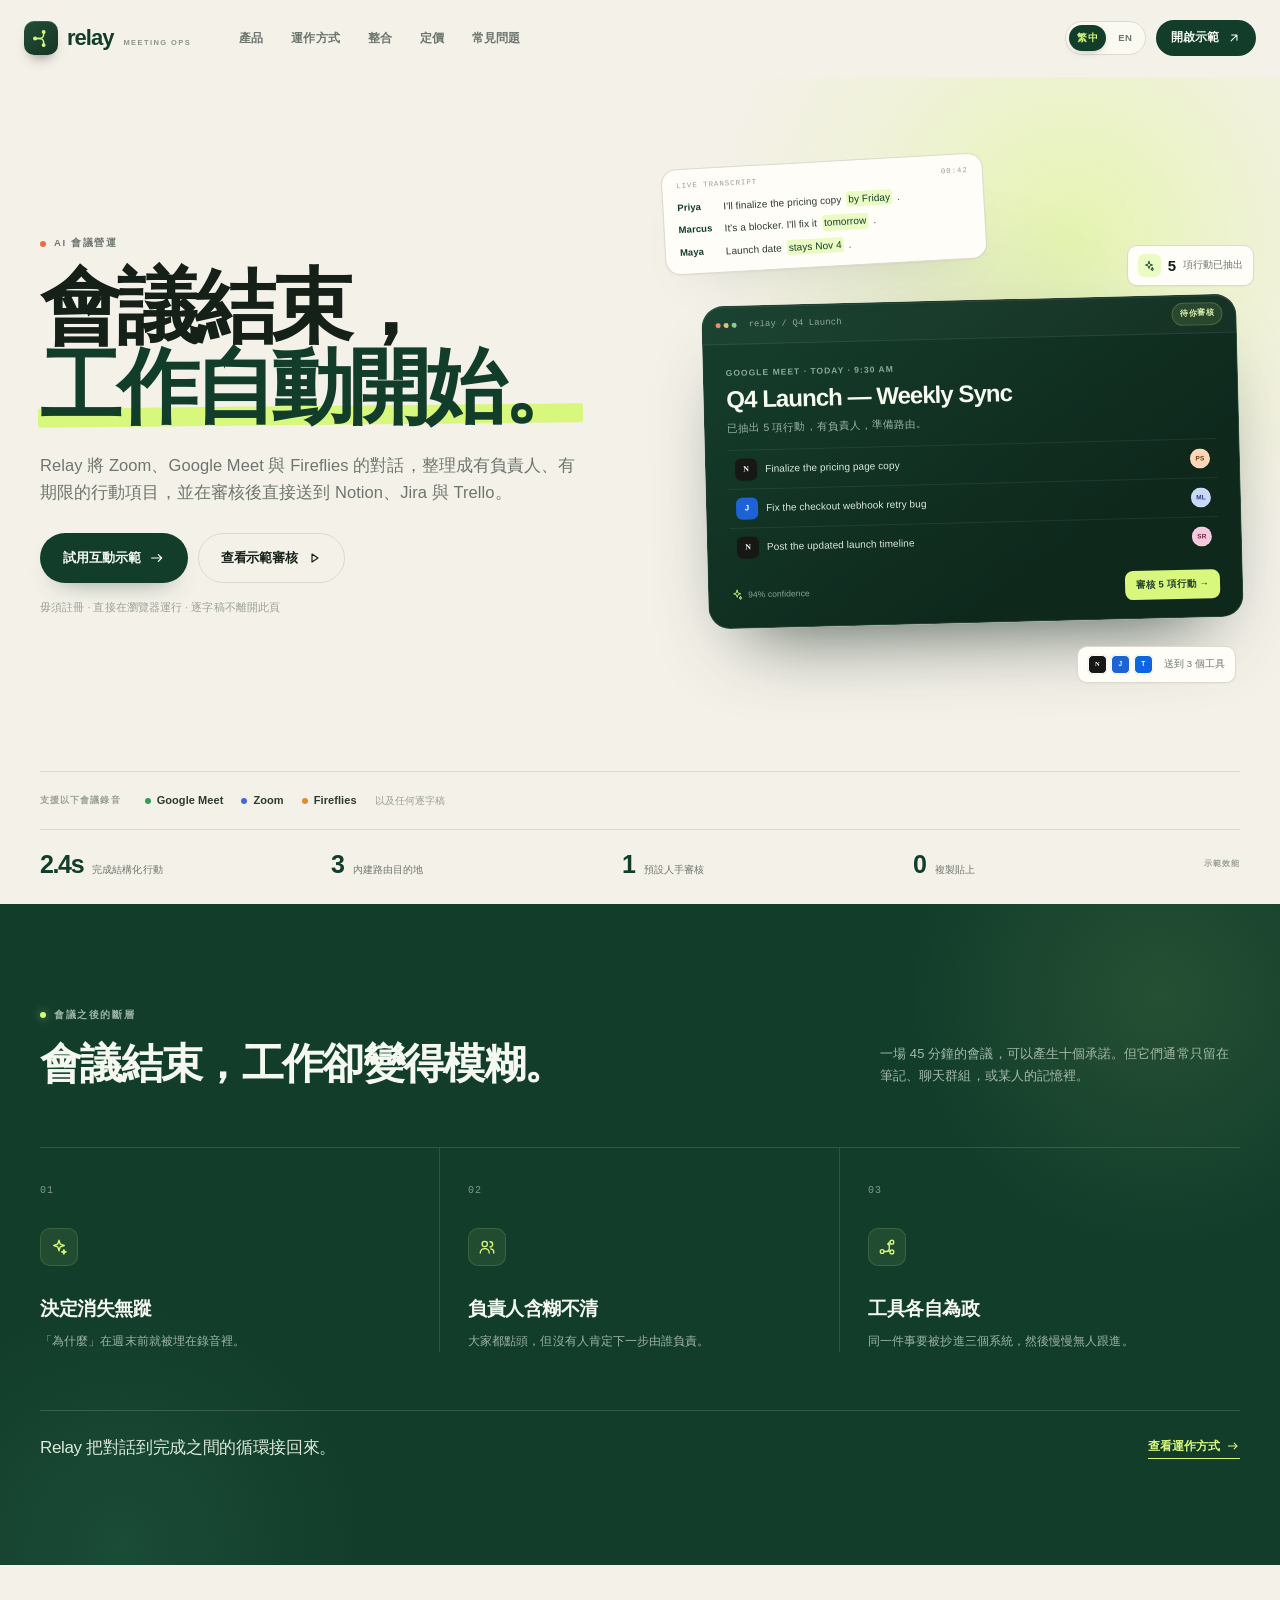
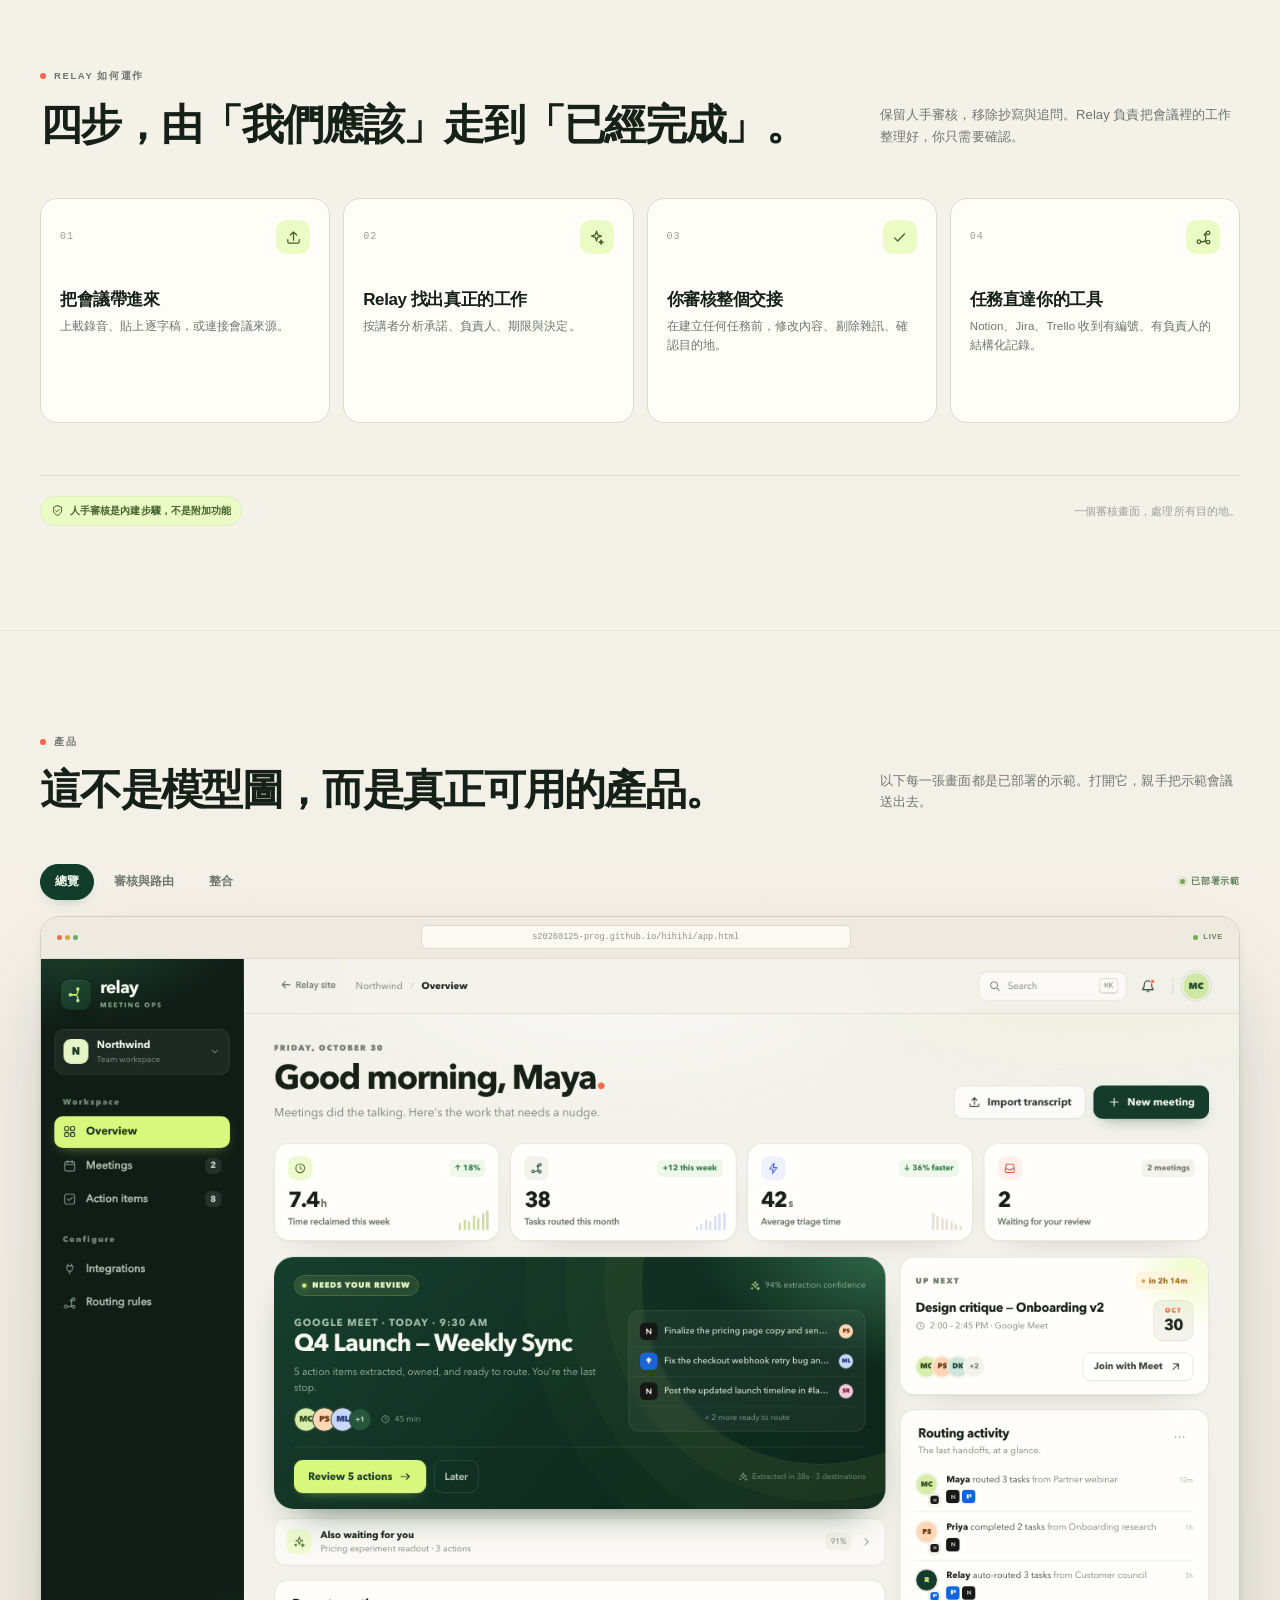
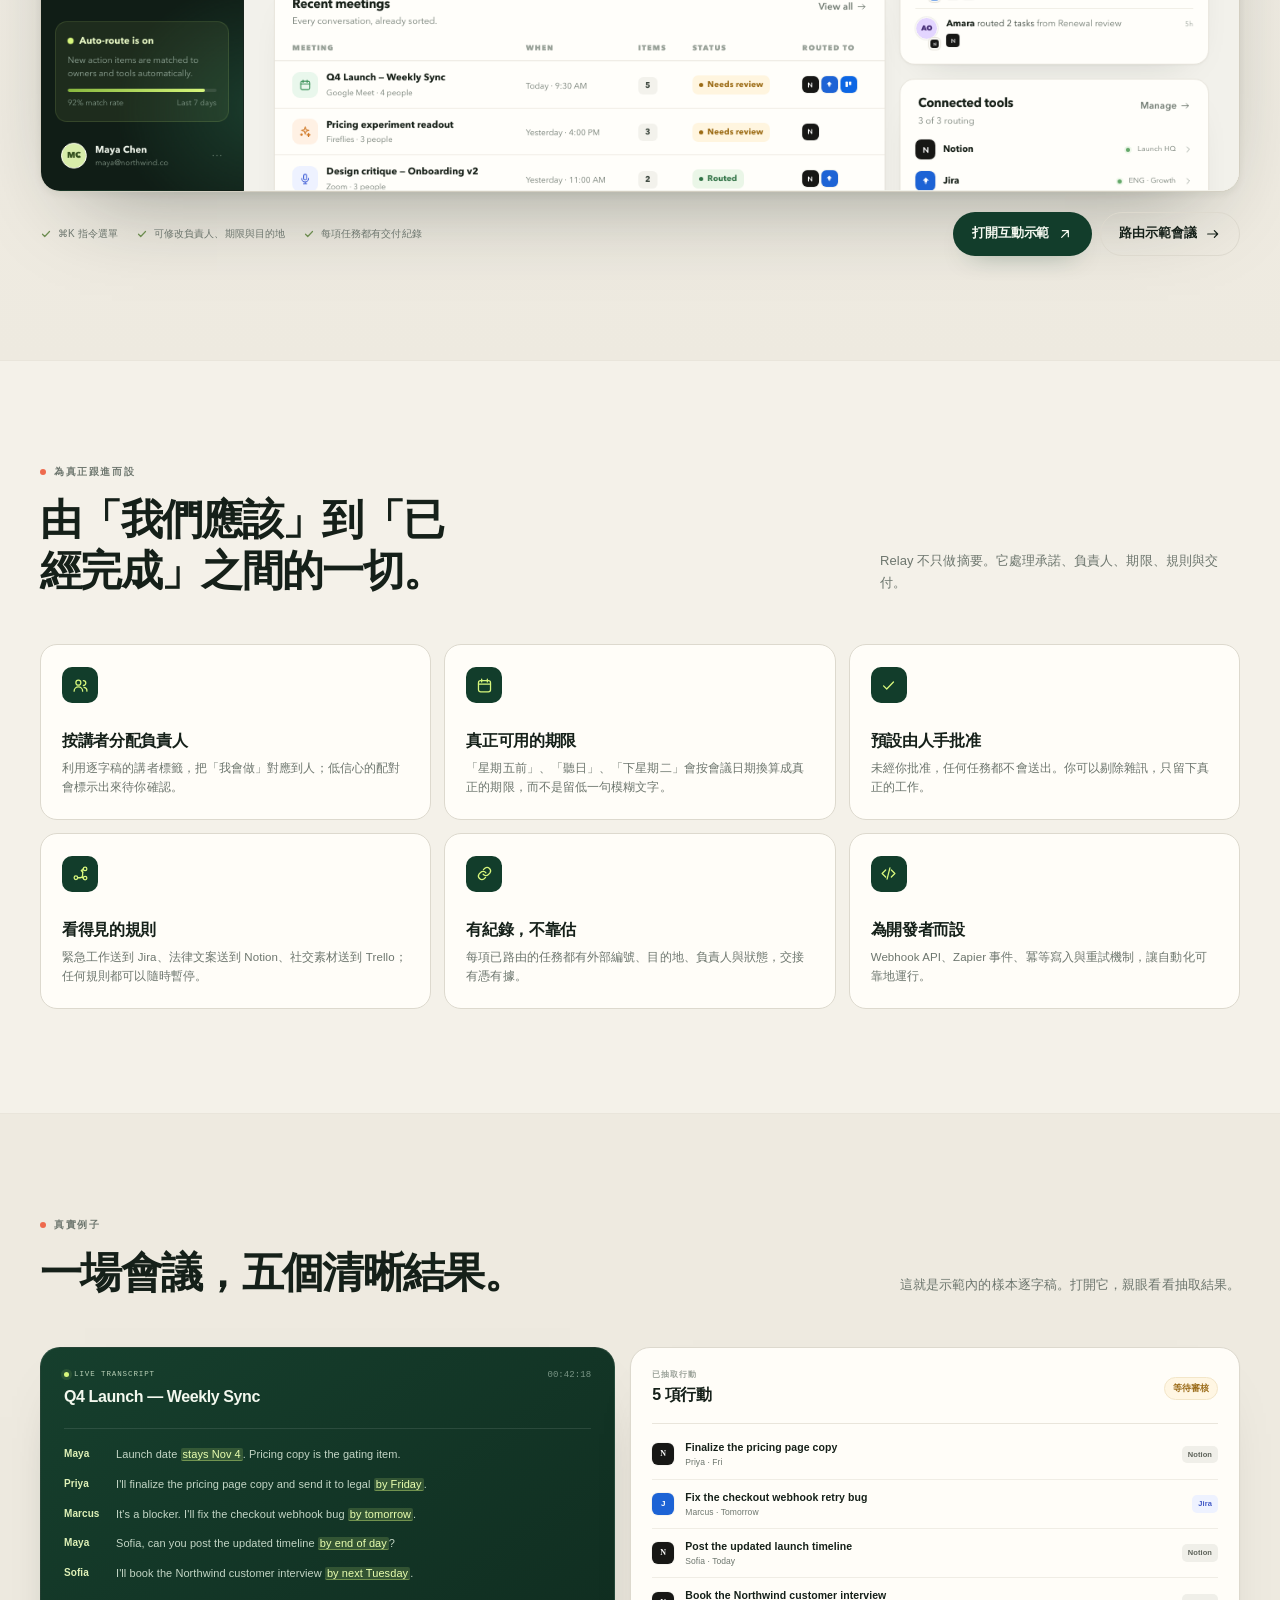
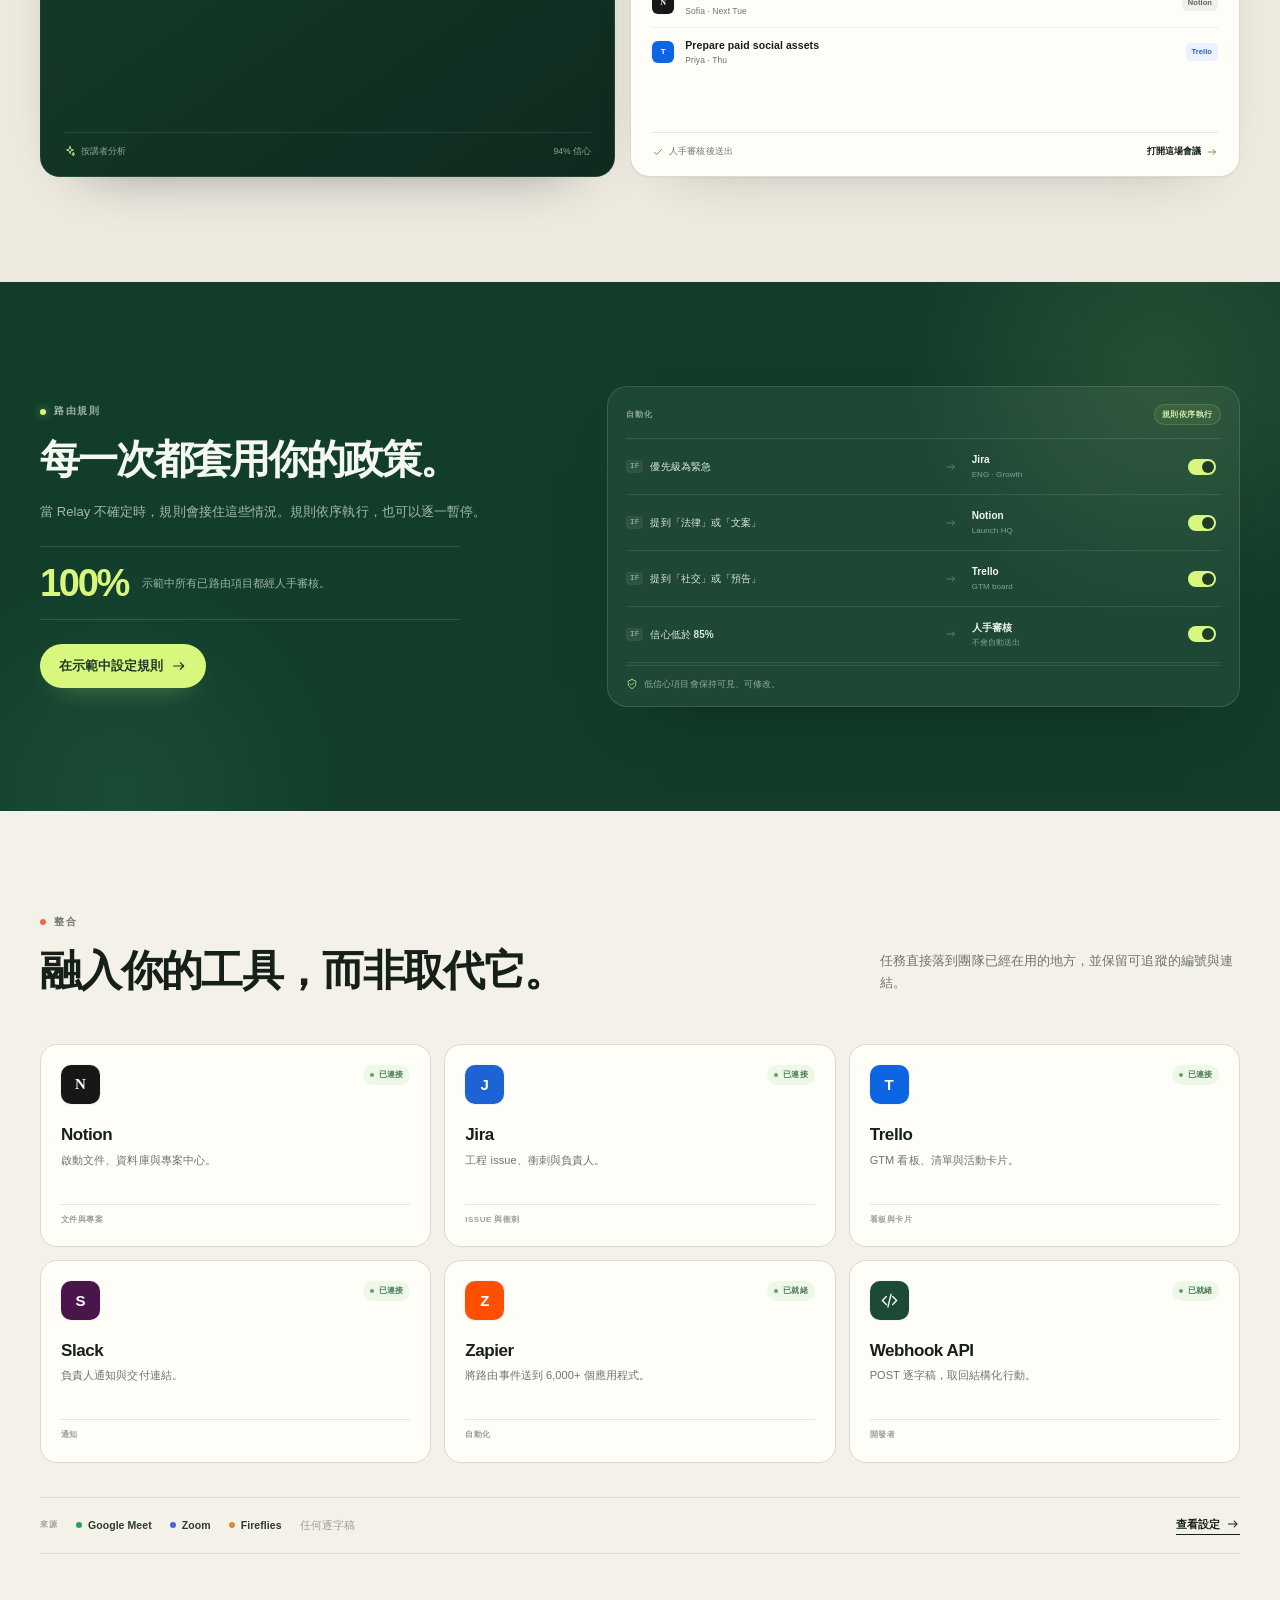
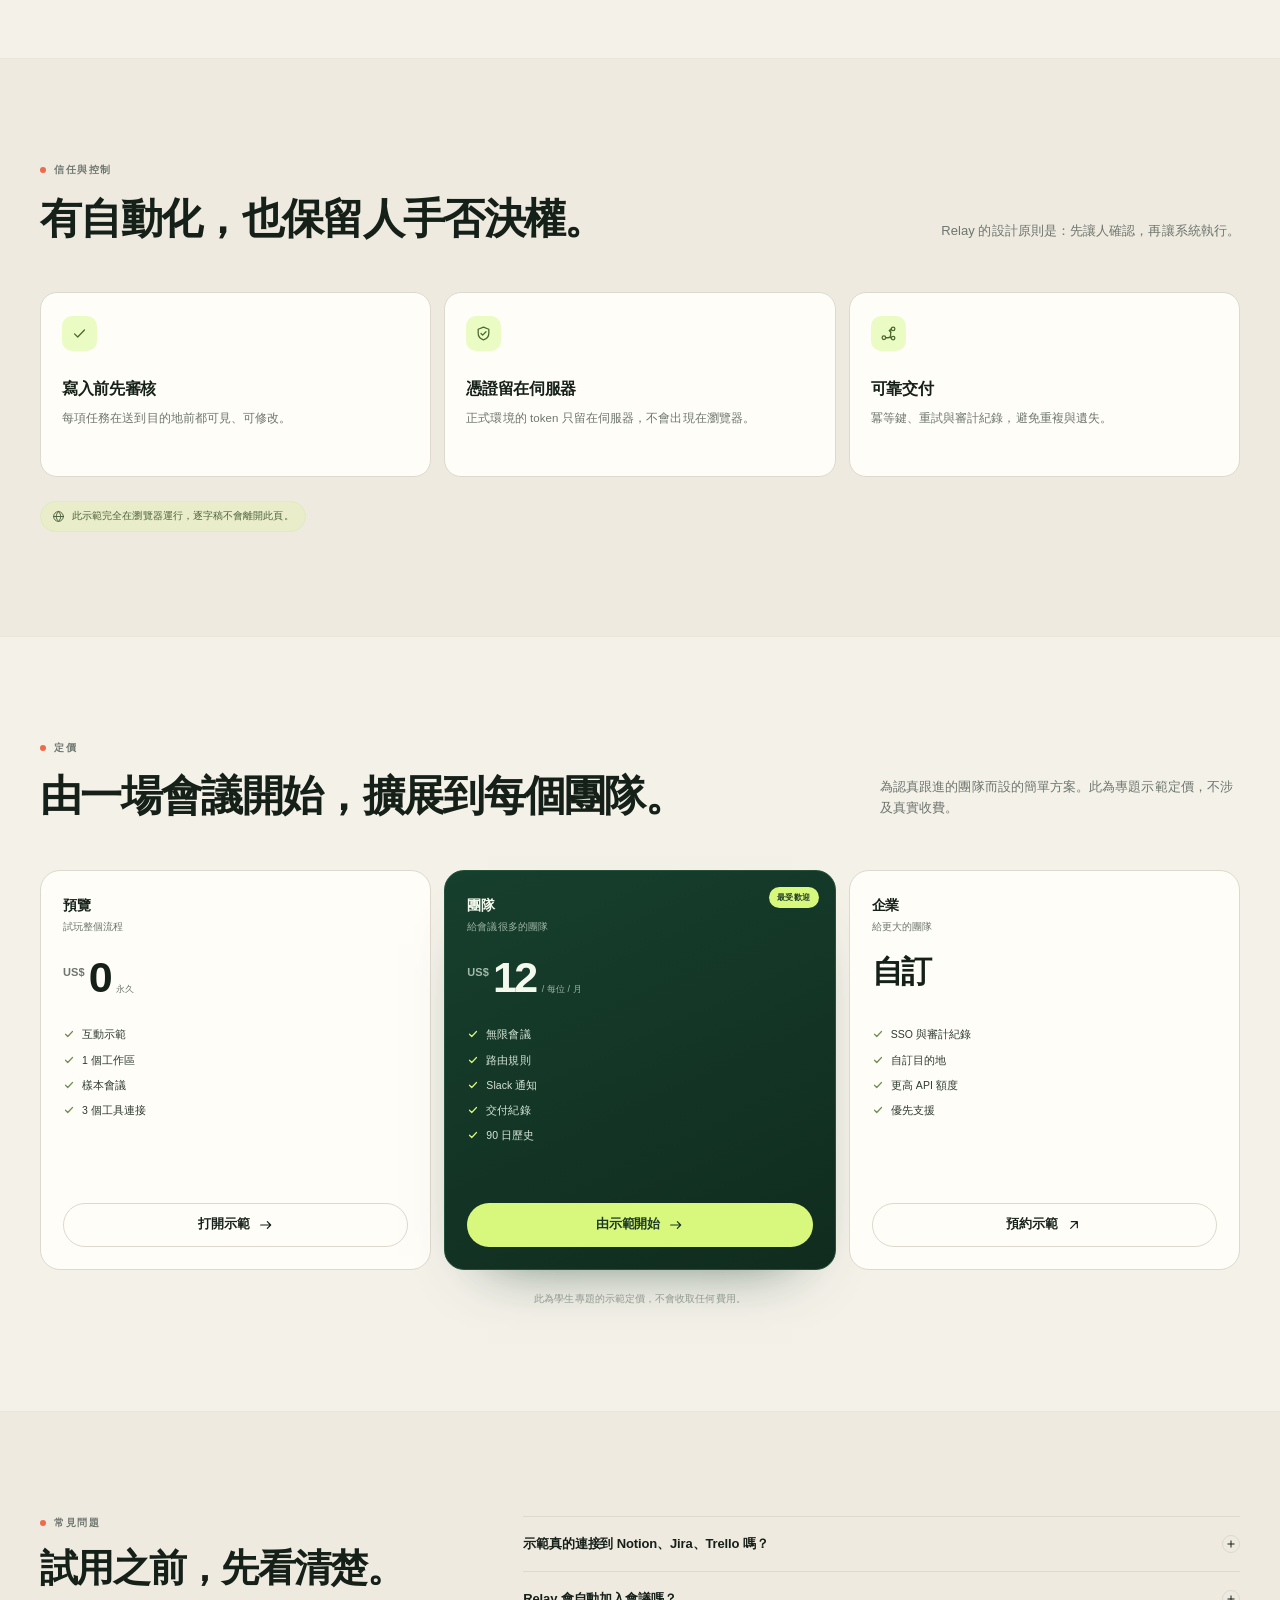
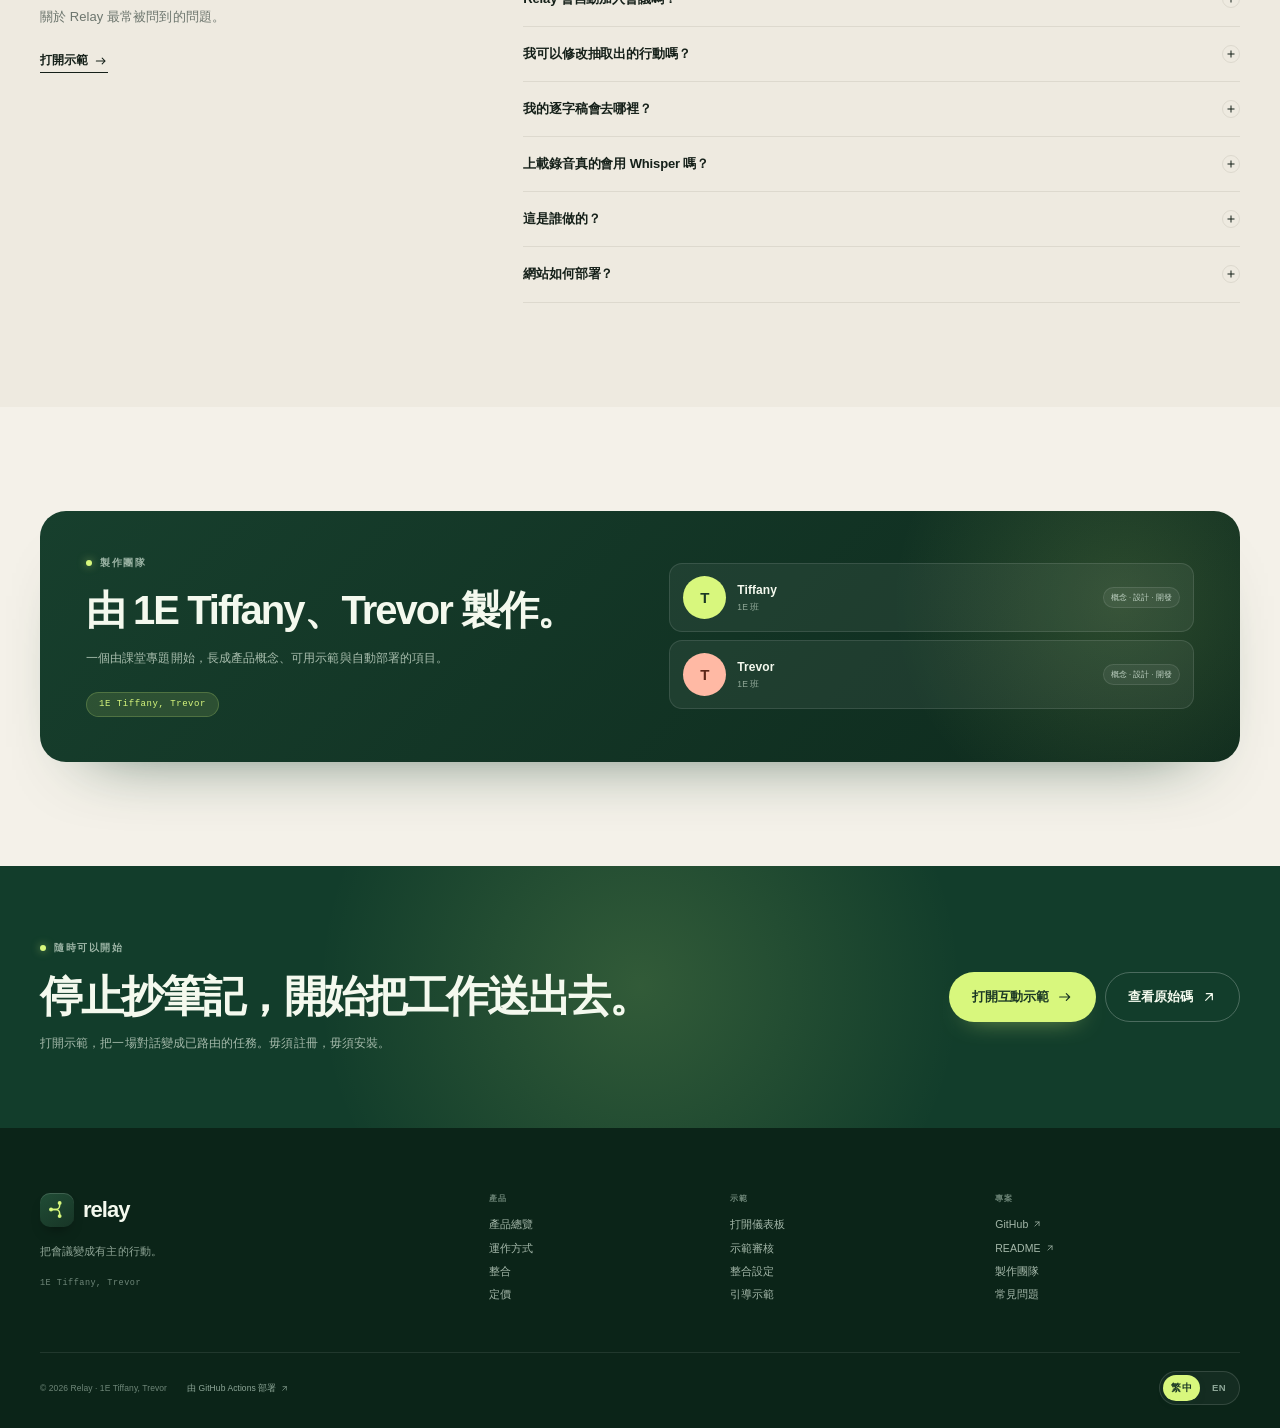
==== commit b6f070fa: "Launch bilingual commercial site and guided product demo" ====
--- a/index.html
+++ b/index.html
@@ -1,54 +1,68 @@
 <!DOCTYPE html>
-<html lang="en">
+<html lang="zh-Hant" data-lang="zh">
 <head>
 <meta charset="UTF-8">
 <meta name="viewport" content="width=device-width, initial-scale=1">
-<title>Relay — AI meeting action router</title>
-<meta name="description" content="Relay turns meeting transcripts into owned, routed action items in Notion, Jira, and Trello.">
+<title>Relay — 會議結束，工作自動開始 | AI Meeting Action Router</title>
+<meta name="description" content="Relay 將會議對話變成有負責人、有期限的行動項目，審核後直接送到 Notion、Jira 與 Trello。">
 <meta name="theme-color" content="#143b2b">
+<meta name="author" content="1E Tiffany, Trevor">
+<link rel="canonical" href="https://s20260125-prog.github.io/hihihi/">
+<link rel="alternate" hreflang="zh-Hant" href="https://s20260125-prog.github.io/hihihi/?lang=zh">
+<link rel="alternate" hreflang="en" href="https://s20260125-prog.github.io/hihihi/?lang=en">
+<meta property="og:type" content="website">
+<meta property="og:title" content="Relay — 會議結束，工作自動開始">
+<meta property="og:description" content="AI meeting action router. Turn conversations into owned, routed tasks in Notion, Jira, and Trello.">
+<meta property="og:url" content="https://s20260125-prog.github.io/hihihi/">
+<meta property="og:image" content="https://s20260125-prog.github.io/hihihi/assets/screen-overview.png">
+<meta name="twitter:card" content="summary_large_image">
+<script type="application/ld+json">
+{"@context":"https://schema.org","@type":"SoftwareApplication","name":"Relay","applicationCategory":"BusinessApplication","operatingSystem":"Web","url":"https://s20260125-prog.github.io/hihihi/","description":"Relay turns meeting conversations into owned, dated action items and routes them to Notion, Jira, and Trello after human review.","inLanguage":["zh-Hant","en"],"author":[{"@type":"Person","name":"Tiffany","affiliation":{"@type":"EducationalOrganization","name":"1E"}},{"@type":"Person","name":"Trevor","affiliation":{"@type":"EducationalOrganization","name":"1E"}}],"offers":{"@type":"Offer","price":"0","priceCurrency":"USD"}}
+</script>
 <link rel="icon" href="data:image/svg+xml,%3Csvg xmlns='http://www.w3.org/2000/svg' viewBox='0 0 32 32'%3E%3Crect width='32' height='32' rx='8' fill='%23143b2b'/%3E%3Cpath d='M7 16h6.2c3.1 0 5.8-2.3 5.8-5.5V8M7 16h6.2c3.1 0 5.8 2.3 5.8 5.5V24' stroke='%23d7f77d' stroke-width='2.1' stroke-linecap='round' fill='none'/%3E%3Ccircle cx='7' cy='16' r='2.7' fill='%23d7f77d'/%3E%3Ccircle cx='19' cy='6.8' r='2.7' fill='%23d7f77d'/%3E%3Ccircle cx='19' cy='25.2' r='2.7' fill='%23d7f77d'/%3E%3C/svg%3E">
-<link rel="stylesheet" href="styles.css">
+<script>
+(function(){
+  try{
+    var p=new URLSearchParams(location.search);
+    var l=p.get('lang');
+    if(l!=='zh'&&l!=='en') l=localStorage.getItem('relay-site-lang');
+    if(l!=='zh'&&l!=='en') l='zh';
+    document.documentElement.dataset.lang=l;
+    document.documentElement.lang=l==='zh'?'zh-Hant':'en';
+    document.documentElement.classList.add('js');
+  }catch(e){}
+})();
+</script>
+<link rel="stylesheet" href="site.css">
 </head>
 <body>
-<noscript><div style="padding:24px;font:16px sans-serif;background:#fff3cd;color:#3d2f00">Relay needs JavaScript enabled to run the interactive demo.</div></noscript>
+<a class="skip-link" href="#main-content"><span data-en="Skip to content">跳至主要內容</span></a>
 
 <svg class="sprite" aria-hidden="true">
-  <symbol id="i-grid" viewBox="0 0 24 24"><rect x="3.5" y="3.5" width="7" height="7" rx="2"/><rect x="13.5" y="3.5" width="7" height="7" rx="2"/><rect x="3.5" y="13.5" width="7" height="7" rx="2"/><rect x="13.5" y="13.5" width="7" height="7" rx="2"/></symbol>
-  <symbol id="i-calendar" viewBox="0 0 24 24"><rect x="3.5" y="5" width="17" height="16" rx="3"/><path d="M8 3v4M16 3v4M3.5 10h17"/></symbol>
-  <symbol id="i-check-square" viewBox="0 0 24 24"><rect x="3.5" y="3.5" width="17" height="17" rx="4"/><path d="m8 12 2.6 2.6L16.5 9"/></symbol>
-  <symbol id="i-plug" viewBox="0 0 24 24"><path d="M9 7V3.5M15 7V3.5M7 7h10v4a5 5 0 0 1-10 0V7ZM12 16v4.5"/></symbol>
-  <symbol id="i-route" viewBox="0 0 24 24"><circle cx="5.5" cy="18" r="2.5"/><circle cx="18.5" cy="5.5" r="2.5"/><circle cx="18.5" cy="18.5" r="2.5"/><path d="M8 18h3a4 4 0 0 0 4-4V8M13 8l2.5-2.5M13 8l2.5 2.5M15 18h1"/></symbol>
-  <symbol id="i-search" viewBox="0 0 24 24"><circle cx="10.5" cy="10.5" r="6.5"/><path d="m16 16 4.5 4.5"/></symbol>
-  <symbol id="i-bell" viewBox="0 0 24 24"><path d="M18 9a6 6 0 0 0-12 0c0 7-3 7-3 9h18c0-2-3-2-3-9ZM10 21h4"/></symbol>
-  <symbol id="i-plus" viewBox="0 0 24 24"><path d="M12 5v14M5 12h14"/></symbol>
   <symbol id="i-arrow-right" viewBox="0 0 24 24"><path d="M4 12h15M14 7l5 5-5 5"/></symbol>
   <symbol id="i-arrow-up-right" viewBox="0 0 24 24"><path d="M7 17 17 7M8 7h9v9"/></symbol>
-  <symbol id="i-arrow-up" viewBox="0 0 24 24"><path d="M12 19V5M6 11l6-6 6 6"/></symbol>
-  <symbol id="i-clock" viewBox="0 0 24 24"><circle cx="12" cy="12" r="8.5"/><path d="M12 7.5V12l3 2"/></symbol>
+  <symbol id="i-play" viewBox="0 0 24 24"><path d="m9 6 9 6-9 6V6Z"/></symbol>
+  <symbol id="i-sparkles" viewBox="0 0 24 24"><path d="m12 3 1.7 5.3L19 10l-5.3 1.7L12 17l-1.7-5.3L5 10l5.3-1.7L12 3ZM18.5 15.5l.8 2.2 2.2.8-2.2.8-.8 2.2-.8-2.2-2.2-.8 2.2-.8.8-2.2Z"/></symbol>
+  <symbol id="i-file" viewBox="0 0 24 24"><path d="M13 3H6.5A1.5 1.5 0 0 0 5 4.5v15A1.5 1.5 0 0 0 6.5 21h11a1.5 1.5 0 0 0 1.5-1.5V9l-6-6Z"/><path d="M13 3v6h6M8.5 13h7M8.5 16.5h5"/></symbol>
+  <symbol id="i-upload" viewBox="0 0 24 24"><path d="M12 16V4M7.5 8.5 12 4l4.5 4.5M4 15v3.5A1.5 1.5 0 0 0 5.5 20h13a1.5 1.5 0 0 0 1.5-1.5V15"/></symbol>
   <symbol id="i-check" viewBox="0 0 24 24"><path d="m5 12.5 4.5 4.5L19 7"/></symbol>
-  <symbol id="i-sparkles" viewBox="0 0 24 24"><path d="m12 3 1.7 5.3L19 10l-5.3 1.7L12 17l-1.7-5.3L5 10l5.3-1.7L12 3ZM18.5 15.5l.8 2.2 2.2.8-2.2.8-.8 2.2-.8-2.2-2.2-.8 2.2-.8.8-2.2ZM5 16l.6 1.4L7 18l-1.4.6L5 20l-.6-1.4L3 18l1.4-.6L5 16Z"/></symbol>
-  <symbol id="i-upload" viewBox="0 0 24 24"><path d="M12 16V4M7.5 8.5 12 4l4.5 4.5M4 15v3.5A1.5 1.5 0 0 0 5.5 20h13a1.5 1.5 0 0 0 1.5-1.5V15"/></symbol>
-  <symbol id="i-mic" viewBox="0 0 24 24"><rect x="9" y="3" width="6" height="11" rx="3"/><path d="M5.5 11a6.5 6.5 0 0 0 13 0M12 17.5V21M9 21h6"/></symbol>
-  <symbol id="i-file" viewBox="0 0 24 24"><path d="M13 3H6.5A1.5 1.5 0 0 0 5 4.5v15A1.5 1.5 0 0 0 6.5 21h11a1.5 1.5 0 0 0 1.5-1.5V9l-6-6Z"/><path d="M13 3v6h6M8.5 13h7M8.5 16.5h5"/></symbol>
+  <symbol id="i-users" viewBox="0 0 24 24"><circle cx="9" cy="8" r="3.5"/><path d="M3 20a6 6 0 0 1 12 0M16 5a3.5 3.5 0 0 1 0 7M17 14.5a5 5 0 0 1 4 5.5"/></symbol>
+  <symbol id="i-calendar" viewBox="0 0 24 24"><rect x="3.5" y="5" width="17" height="16" rx="3"/><path d="M8 3v4M16 3v4M3.5 10h17"/></symbol>
+  <symbol id="i-route" viewBox="0 0 24 24"><circle cx="5.5" cy="18" r="2.5"/><circle cx="18.5" cy="5.5" r="2.5"/><circle cx="18.5" cy="18.5" r="2.5"/><path d="M8 18h3a4 4 0 0 0 4-4V8M13 8l2.5-2.5M13 8l2.5 2.5M15 18h1"/></symbol>
+  <symbol id="i-shield" viewBox="0 0 24 24"><path d="M12 3 4.5 6v5.5c0 4.7 3.2 8 7.5 9.5 4.3-1.5 7.5-4.8 7.5-9.5V6L12 3Z"/><path d="m8.5 12 2.3 2.3 4.7-4.7"/></symbol>
+  <symbol id="i-zap" viewBox="0 0 24 24"><path d="M13 2 4.5 13.5H11L10 22l8.5-11.5H12L13 2Z"/></symbol>
+  <symbol id="i-code" viewBox="0 0 24 24"><path d="m8 7-5 5 5 5M16 7l5 5-5 5M14 4l-4 16"/></symbol>
+  <symbol id="i-plus" viewBox="0 0 24 24"><path d="M12 5v14M5 12h14"/></symbol>
+  <symbol id="i-menu" viewBox="0 0 24 24"><path d="M4 7h16M4 12h16M4 17h16"/></symbol>
   <symbol id="i-x" viewBox="0 0 24 24"><path d="m6 6 12 12M18 6 6 18"/></symbol>
-  <symbol id="i-chevron-down" viewBox="0 0 24 24"><path d="m6 9 6 6 6-6"/></symbol>
-  <symbol id="i-chevron-right" viewBox="0 0 24 24"><path d="m9 6 6 6-6 6"/></symbol>
-  <symbol id="i-more" viewBox="0 0 24 24"><circle cx="5" cy="12" r="1.2" fill="currentColor" stroke="none"/><circle cx="12" cy="12" r="1.2" fill="currentColor" stroke="none"/><circle cx="19" cy="12" r="1.2" fill="currentColor" stroke="none"/></symbol>
-  <symbol id="i-copy" viewBox="0 0 24 24"><rect x="8.5" y="8.5" width="12" height="12" rx="2"/><path d="M15.5 8.5v-3a2 2 0 0 0-2-2h-8a2 2 0 0 0-2 2v8a2 2 0 0 0 2 2h3"/></symbol>
-  <symbol id="i-alert" viewBox="0 0 24 24"><path d="M10.3 4.2 2.7 18a2 2 0 0 0 1.8 3h15a2 2 0 0 0 1.8-3L13.7 4.2a2 2 0 0 0-3.4 0Z"/><path d="M12 9v4.5M12 17h.01"/></symbol>
-  <symbol id="i-users" viewBox="0 0 24 24"><circle cx="9" cy="8" r="3.5"/><path d="M3 20a6 6 0 0 1 12 0M16 5a3.5 3.5 0 0 1 0 7M17 14.5a5 5 0 0 1 4 5.5"/></symbol>
-  <symbol id="i-inbox" viewBox="0 0 24 24"><path d="M4 13h4l1.5 2h5L16 13h4M5.5 4h13l2 9v5a2 2 0 0 1-2 2h-13a2 2 0 0 1-2-2v-5l2-9Z"/></symbol>
-  <symbol id="i-zap" viewBox="0 0 24 24"><path d="M13 2 4.5 13.5H11L10 22l8.5-11.5H12L13 2Z"/></symbol>
-  <symbol id="i-lock" viewBox="0 0 24 24"><rect x="4.5" y="10" width="15" height="10.5" rx="2.5"/><path d="M8 10V7a4 4 0 0 1 8 0v3M12 14v2.5"/></symbol>
-  <symbol id="i-play" viewBox="0 0 24 24"><path d="m9 6 9 6-9 6V6Z"/></symbol>
-  <symbol id="i-menu" viewBox="0 0 24 24"><path d="M4 7h16M4 12h16M4 17h16"/></symbol>
-  <symbol id="i-settings" viewBox="0 0 24 24"><circle cx="12" cy="12" r="3"/><path d="M19.4 15a1.7 1.7 0 0 0 .3 1.9l.1.1-2.8 2.8-.1-.1a1.7 1.7 0 0 0-1.9-.3 1.7 1.7 0 0 0-1 1.6v.2h-4V21a1.7 1.7 0 0 0-1-1.6 1.7 1.7 0 0 0-1.9.3l-.1.1L4.2 17l.1-.1a1.7 1.7 0 0 0 .3-1.9A1.7 1.7 0 0 0 3 14H2.8v-4H3a1.7 1.7 0 0 0 1.6-1 1.7 1.7 0 0 0-.3-1.9L4.2 7 7 4.2l.1.1A1.7 1.7 0 0 0 9 4.6 1.7 1.7 0 0 0 10 3V2.8h4V3a1.7 1.7 0 0 0 1 1.6 1.7 1.7 0 0 0 1.9-.3l.1-.1L19.8 7l-.1.1a1.7 1.7 0 0 0-.3 1.9 1.7 1.7 0 0 0 1.6 1h.2v4H21a1.7 1.7 0 0 0-1.6 1Z"/></symbol>
+  <symbol id="i-globe" viewBox="0 0 24 24"><circle cx="12" cy="12" r="9"/><path d="M3 12h18M12 3c2.6 2.5 4 5.6 4 9s-1.4 6.5-4 9c-2.6-2.5-4-5.6-4-9s1.4-6.5 4-9Z"/></symbol>
+  <symbol id="i-link" viewBox="0 0 24 24"><path d="M10 13a5 5 0 0 0 7.5.5l2-2a5 5 0 0 0-7-7l-2 2M14 11a5 5 0 0 0-7.5-.5l-2 2a5 5 0 0 0 7 7l2-2"/></symbol>
 </svg>
 
-<div class="app">
-  <aside class="sidebar" id="sidebar">
-    <div class="brand-row">
-      <div class="brand-mark" aria-hidden="true">
+<header class="site-header" id="top">
+  <div class="nav-shell">
+    <a class="brand" href="#top" aria-label="Relay home">
+      <span class="brand-mark" aria-hidden="true">
         <svg viewBox="0 0 32 32" fill="none">
           <path d="M7 16h6.2c3.1 0 5.8-2.3 5.8-5.5V8" stroke="#d7f77d" stroke-width="2.1" stroke-linecap="round"/>
           <path d="M7 16h6.2c3.1 0 5.8 2.3 5.8 5.5V24" stroke="#d7f77d" stroke-width="2.1" stroke-linecap="round"/>
@@ -56,333 +70,621 @@
           <circle cx="19" cy="6.8" r="2.7" fill="#d7f77d"/>
           <circle cx="19" cy="25.2" r="2.7" fill="#d7f77d"/>
         </svg>
-      </div>
+      </span>
+      <span class="brand-word">relay</span>
+      <span class="brand-meta">MEETING OPS</span>
+    </a>
+
+    <nav class="desktop-nav" aria-label="Primary">
+      <a href="#product" data-en="Product">產品</a>
+      <a href="#how" data-en="How it works">運作方式</a>
+      <a href="#integrations" data-en="Integrations">整合</a>
+      <a href="#pricing" data-en="Pricing">定價</a>
+      <a href="#faq" data-en="FAQ">常見問題</a>
+    </nav>
+
+    <div class="nav-actions">
+      <div class="lang-switch" role="group" aria-label="Language">
+        <button class="lang-btn active" data-lang-btn="zh" aria-pressed="true">繁中</button>
+        <button class="lang-btn" data-lang-btn="en" aria-pressed="false">EN</button>
+      </div>
+      <a class="btn btn-nav" href="app.html"><span data-en="Open demo">開啟示範</span><svg class="i"><use href="#i-arrow-up-right"/></svg></a>
+      <button class="mobile-toggle" id="mobileToggle" aria-expanded="false" aria-controls="mobileMenu" aria-label="Open menu">
+        <svg class="i menu-open"><use href="#i-menu"/></svg>
+        <svg class="i menu-close"><use href="#i-x"/></svg>
+      </button>
+    </div>
+  </div>
+
+  <div class="mobile-menu" id="mobileMenu">
+    <nav aria-label="Mobile primary">
+      <a href="#product" data-en="Product">產品</a>
+      <a href="#how" data-en="How it works">運作方式</a>
+      <a href="#integrations" data-en="Integrations">整合</a>
+      <a href="#pricing" data-en="Pricing">定價</a>
+      <a href="#faq" data-en="FAQ">常見問題</a>
+      <a href="#authors" data-en="The team">製作團隊</a>
+    </nav>
+    <a class="btn btn-primary btn-block" href="app.html"><span data-en="Open the live demo">開啟互動示範</span><svg class="i"><use href="#i-arrow-right"/></svg></a>
+    <div class="mobile-lang lang-switch" role="group" aria-label="Language">
+      <button class="lang-btn active" data-lang-btn="zh" aria-pressed="true">繁中</button>
+      <button class="lang-btn" data-lang-btn="en" aria-pressed="false">EN</button>
+    </div>
+    <p class="mobile-menu-note" data-en="Turn conversations into owned work.">把會議對話變成有主的行動。</p>
+    <div class="mobile-menu-foot">
+      <span>1E Tiffany, Trevor · 2026</span>
+      <a href="https://github.com/s20260125-prog/hihihi" target="_blank" rel="noopener">GitHub <svg class="i"><use href="#i-arrow-up-right"/></svg></a>
+    </div>
+  </div>
+</header>
+
+<main id="main-content">
+  <section class="hero">
+    <div class="hero-glow" aria-hidden="true"></div>
+    <div class="container hero-grid">
+      <div class="hero-copy reveal">
+        <div class="eyebrow"><span class="eyebrow-dot"></span><span data-en="AI MEETING OPERATIONS">AI 會議營運</span></div>
+        <h1><span class="hero-line" data-en="Meetings end.">會議結束，</span><span class="hero-line hero-accent" data-en="Work starts.">工作自動開始。</span></h1>
+        <p class="hero-sub" data-en="Relay turns Zoom, Google Meet, and Fireflies conversations into owned, dated action items—then routes them to Notion, Jira, and Trello after your review.">Relay 將 Zoom、Google Meet 與 Fireflies 的對話，整理成有負責人、有期限的行動項目，並在審核後直接送到 Notion、Jira 與 Trello。</p>
+        <div class="hero-actions">
+          <a class="btn btn-primary btn-lg" href="app.html"><span data-en="Try the live demo">試用互動示範</span><svg class="i"><use href="#i-arrow-right"/></svg></a>
+          <a class="btn btn-ghost btn-lg" href="app.html?review=q4-launch"><span data-en="See a sample review">查看示範審核</span><svg class="i"><use href="#i-play"/></svg></a>
+        </div>
+        <p class="hero-micro" data-en="No sign-up · Runs in your browser · Your transcript stays in this page">毋須註冊 · 直接在瀏覽器運行 · 逐字稿不離開此頁</p>
+      </div>
+
+      <div class="hero-stage reveal" aria-label="Relay product preview">
+        <div class="transcript-card" aria-hidden="true">
+          <div class="tc-top"><span>LIVE TRANSCRIPT</span><span>00:42</span></div>
+          <p><b>Priya</b> I'll finalize the pricing copy <mark>by Friday</mark>.</p>
+          <p><b>Marcus</b> It's a blocker. I'll fix it <mark>tomorrow</mark>.</p>
+          <p><b>Maya</b> Launch date <mark>stays Nov 4</mark>.</p>
+        </div>
+
+        <div class="product-mock">
+          <div class="pm-top">
+            <span class="window-dots"><i></i><i></i><i></i></span>
+            <span class="pm-path">relay / Q4 Launch</span>
+            <span class="pm-status" data-en="Needs review">待你審核</span>
+          </div>
+          <div class="pm-body">
+            <div class="pm-kicker">GOOGLE MEET · TODAY · 9:30 AM</div>
+            <h3>Q4 Launch — Weekly Sync</h3>
+            <p class="pm-sub" data-en="5 action items extracted, owned, and ready to route.">已抽出 5 項行動，有負責人，準備路由。</p>
+            <div class="pm-task">
+              <span class="tool tool-notion">N</span>
+              <span class="pm-task-title">Finalize the pricing page copy</span>
+              <span class="mini-avatar av-priya">PS</span>
+            </div>
+            <div class="pm-task">
+              <span class="tool tool-jira">J</span>
+              <span class="pm-task-title">Fix the checkout webhook retry bug</span>
+              <span class="mini-avatar av-marcus">ML</span>
+            </div>
+            <div class="pm-task">
+              <span class="tool tool-notion">N</span>
+              <span class="pm-task-title">Post the updated launch timeline</span>
+              <span class="mini-avatar av-sofia">SR</span>
+            </div>
+            <div class="pm-foot">
+              <span class="pm-ai"><svg class="i"><use href="#i-sparkles"/></svg> 94% confidence</span>
+              <span class="pm-cta" data-en="Review 5 actions →">審核 5 項行動 →</span>
+            </div>
+          </div>
+        </div>
+
+        <div class="float-chip chip-actions">
+          <span class="chip-icon"><svg class="i"><use href="#i-sparkles"/></svg></span>
+          <b>5</b><span data-en="actions extracted">項行動已抽出</span>
+        </div>
+        <div class="float-chip chip-routed">
+          <span class="tool tool-notion">N</span><span class="tool tool-jira">J</span><span class="tool tool-trello">T</span>
+          <span data-en="Routed to 3 tools">送到 3 個工具</span>
+        </div>
+      </div>
+    </div>
+
+    <div class="container source-row">
+      <span class="source-label" data-en="Works with recordings from">支援以下會議錄音</span>
+      <span class="source-name"><i class="source-dot meet"></i>Google Meet</span>
+      <span class="source-name"><i class="source-dot zoom"></i>Zoom</span>
+      <span class="source-name"><i class="source-dot fireflies"></i>Fireflies</span>
+      <span class="source-tail" data-en="and any transcript">以及任何逐字稿</span>
+    </div>
+
+    <div class="container metric-strip" aria-label="Demo metrics">
+      <div class="metric"><b>2.4s</b><span data-en="to structured actions">完成結構化行動</span></div>
+      <div class="metric"><b>3</b><span data-en="built-in destinations">內建路由目的地</span></div>
+      <div class="metric"><b>1</b><span data-en="human review, always">預設人手審核</span></div>
+      <div class="metric"><b>0</b><span data-en="copy-paste required">複製貼上</span></div>
+      <span class="metric-label" data-en="Demo performance">示範效能</span>
+    </div>
+  </section>
+
+  <section class="section band-dark problem" id="problem">
+    <div class="container">
+      <div class="section-head section-head-light">
+        <div>
+          <div class="eyebrow eyebrow-light"><span class="eyebrow-dot"></span><span data-en="THE POST-MEETING GAP">會議之後的斷層</span></div>
+          <h2><span data-en="The meeting ends. The work gets fuzzy.">會議結束，工作卻變得模糊。</span></h2>
+        </div>
+        <p class="section-lede" data-en="A 45-minute call can create ten commitments. Most of them live in a notebook, a chat thread, or someone's memory.">一場 45 分鐘的會議，可以產生十個承諾。但它們通常只留在筆記、聊天群組，或某人的記憶裡。</p>
+      </div>
+      <div class="problem-grid">
+        <article class="problem-card reveal">
+          <span class="card-index">01</span>
+          <div class="problem-icon"><svg class="i"><use href="#i-sparkles"/></svg></div>
+          <h3 data-en="Decisions disappear">決定消失無蹤</h3>
+          <p data-en="The “why” gets buried in the recording before the week is over.">「為什麼」在週末前就被埋在錄音裡。</p>
+        </article>
+        <article class="problem-card reveal">
+          <span class="card-index">02</span>
+          <div class="problem-icon"><svg class="i"><use href="#i-users"/></svg></div>
+          <h3 data-en="Owners are implied">負責人含糊不清</h3>
+          <p data-en="Everyone nods. Nobody knows who actually owns the next step.">大家都點頭，但沒有人肯定下一步由誰負責。</p>
+        </article>
+        <article class="problem-card reveal">
+          <span class="card-index">03</span>
+          <div class="problem-icon"><svg class="i"><use href="#i-route"/></svg></div>
+          <h3 data-en="Tools drift apart">工具各自為政</h3>
+          <p data-en="Tasks are retyped into three systems, then quietly go stale.">同一件事要被抄進三個系統，然後慢慢無人跟進。</p>
+        </article>
+      </div>
+      <div class="problem-close reveal">
+        <p data-en="Relay closes the loop from conversation to completion.">Relay 把對話到完成之間的循環接回來。</p>
+        <a href="#how" class="text-link"><span data-en="See how it works">查看運作方式</span><svg class="i"><use href="#i-arrow-right"/></svg></a>
+      </div>
+    </div>
+  </section>
+
+  <section class="section how" id="how">
+    <div class="container">
+      <div class="section-head split">
+        <div>
+          <div class="eyebrow"><span class="eyebrow-dot"></span><span data-en="HOW RELAY WORKS">RELAY 如何運作</span></div>
+          <h2><span data-en="Four steps from talk to done.">四步，由「我們應該」走到「已經完成」。</span></h2>
+        </div>
+        <p class="section-lede" data-en="Human review stays in the middle. Relay handles the fetching, sorting, and writing—so you only confirm.">保留人手審核，移除抄寫與追問。Relay 負責把會議裡的工作整理好，你只需要確認。</p>
+      </div>
+      <div class="steps-grid">
+        <article class="step-card reveal">
+          <div class="step-top"><span class="step-num">01</span><span class="step-icon"><svg class="i"><use href="#i-upload"/></svg></span></div>
+          <h3 data-en="Bring the meeting in">把會議帶進來</h3>
+          <p data-en="Upload a recording, paste a transcript, or connect a source.">上載錄音、貼上逐字稿，或連接會議來源。</p>
+        </article>
+        <article class="step-card reveal">
+          <div class="step-top"><span class="step-num">02</span><span class="step-icon"><svg class="i"><use href="#i-sparkles"/></svg></span></div>
+          <h3 data-en="Relay finds the work">Relay 找出真正的工作</h3>
+          <p data-en="Speaker-aware extraction pulls out commitments, owners, dates, and decisions.">按講者分析承諾、負責人、期限與決定。</p>
+        </article>
+        <article class="step-card reveal">
+          <div class="step-top"><span class="step-num">03</span><span class="step-icon"><svg class="i"><use href="#i-check"/></svg></span></div>
+          <h3 data-en="You review the handoff">你審核整個交接</h3>
+          <p data-en="Edit, remove noise, and confirm every destination before anything is created.">在建立任何任務前，修改內容、剔除雜訊、確認目的地。</p>
+        </article>
+        <article class="step-card reveal">
+          <div class="step-top"><span class="step-num">04</span><span class="step-icon"><svg class="i"><use href="#i-route"/></svg></span></div>
+          <h3 data-en="Tasks land in your tools">任務直達你的工具</h3>
+          <p data-en="Notion, Jira, and Trello receive structured records with references and owners.">Notion、Jira、Trello 收到有編號、有負責人的結構化記錄。</p>
+        </article>
+      </div>
+      <div class="how-note reveal">
+        <span class="note-pill"><svg class="i"><use href="#i-shield"/></svg><span data-en="Human approval is built in, not bolted on">人手審核是內建步驟，不是附加功能</span></span>
+        <span class="how-note-line" data-en="One review screen. Every destination.">一個審核畫面，處理所有目的地。</span>
+      </div>
+    </div>
+  </section>
+
+  <section class="section product-section" id="product">
+    <div class="container">
+      <div class="section-head product-head">
+        <div>
+          <div class="eyebrow"><span class="eyebrow-dot"></span><span data-en="THE PRODUCT">產品</span></div>
+          <h2><span data-en="A working product, not a mockup.">這不是模型圖，而是真正可用的產品。</span></h2>
+        </div>
+        <p class="section-lede" data-en="Every screenshot below is the deployed demo. Open it and route the sample meeting yourself.">以下每一張畫面都是已部署的示範。打開它，親手把示範會議送出去。</p>
+      </div>
+
+      <div class="product-tabs" role="tablist" aria-label="Product screens">
+        <button class="product-tab active" data-screen="overview" data-en="Overview">總覽</button>
+        <button class="product-tab" data-screen="review" data-en="Review &amp; route">審核與路由</button>
+        <button class="product-tab" data-screen="integrations" data-en="Integrations">整合</button>
+        <span class="tab-live"><i></i><span data-en="Deployed demo">已部署示範</span></span>
+      </div>
+
+      <div class="browser-frame reveal">
+        <div class="browser-bar">
+          <span class="window-dots"><i></i><i></i><i></i></span>
+          <span class="browser-url">s20260125-prog.github.io/hihihi/app.html</span>
+          <span class="browser-live"><i></i>LIVE</span>
+        </div>
+        <div class="browser-screen">
+          <img id="productScreen" src="assets/screen-overview.png" alt="Relay dashboard overview" width="1440" height="1000">
+        </div>
+      </div>
+
+      <div class="product-under">
+        <ul class="product-points">
+          <li><svg class="i"><use href="#i-check"/></svg><span data-en="Command menu with ⌘K">⌘K 指令選單</span></li>
+          <li><svg class="i"><use href="#i-check"/></svg><span data-en="Editable owners, dates, and destinations">可修改負責人、期限與目的地</span></li>
+          <li><svg class="i"><use href="#i-check"/></svg><span data-en="Delivery receipts for every task">每項任務都有交付紀錄</span></li>
+        </ul>
+        <div class="product-actions">
+          <a class="btn btn-primary" href="app.html"><span data-en="Open live demo">打開互動示範</span><svg class="i"><use href="#i-arrow-up-right"/></svg></a>
+          <a class="btn btn-ghost" href="app.html?review=q4-launch"><span data-en="Route the sample meeting">路由示範會議</span><svg class="i"><use href="#i-arrow-right"/></svg></a>
+        </div>
+      </div>
+    </div>
+  </section>
+
+  <section class="section features" id="features">
+    <div class="container">
+      <div class="section-head split">
+        <div>
+          <div class="eyebrow"><span class="eyebrow-dot"></span><span data-en="BUILT FOR FOLLOW-THROUGH">為真正跟進而設</span></div>
+          <h2><span data-en="From “we should” to “done.”">由「我們應該」到「已經完成」之間的一切。</span></h2>
+        </div>
+        <p class="section-lede" data-en="Relay is not just a summary. It handles the commitments, the owners, the dates, the rules, and the handoff.">Relay 不只做摘要。它處理承諾、負責人、期限、規則與交付。</p>
+      </div>
+      <div class="feature-grid">
+        <article class="feature-card reveal">
+          <span class="feature-icon"><svg class="i"><use href="#i-users"/></svg></span>
+          <h3 data-en="Speaker-aware owners">按講者分配負責人</h3>
+          <p data-en="Speaker labels turn “I'll do it” into an owner. Low-confidence matches are flagged for review.">利用逐字稿的講者標籤，把「我會做」對應到人；低信心的配對會標示出來待你確認。</p>
+        </article>
+        <article class="feature-card reveal">
+          <span class="feature-icon"><svg class="i"><use href="#i-calendar"/></svg></span>
+          <h3 data-en="Dates that make sense">真正可用的期限</h3>
+          <p data-en="“By Friday”, “tomorrow”, and “next Tuesday” are resolved against the meeting date—not left as vague text.">「星期五前」、「聽日」、「下星期二」會按會議日期換算成真正的期限，而不是留低一句模糊文字。</p>
+        </article>
+        <article class="feature-card reveal">
+          <span class="feature-icon"><svg class="i"><use href="#i-check"/></svg></span>
+          <h3 data-en="Human approval by default">預設由人手批准</h3>
+          <p data-en="Nothing leaves the review screen until you approve it. Deselect the noise and keep the real work.">未經你批准，任何任務都不會送出。你可以剔除雜訊，只留下真正的工作。</p>
+        </article>
+        <article class="feature-card reveal">
+          <span class="feature-icon"><svg class="i"><use href="#i-route"/></svg></span>
+          <h3 data-en="Rules you can see">看得見的規則</h3>
+          <p data-en="Send urgent work to Jira, legal copy to Notion, and social assets to Trello. Pause any rule at any time.">緊急工作送到 Jira、法律文案送到 Notion、社交素材送到 Trello；任何規則都可以隨時暫停。</p>
+        </article>
+        <article class="feature-card reveal">
+          <span class="feature-icon"><svg class="i"><use href="#i-link"/></svg></span>
+          <h3 data-en="Receipts, not hope">有紀錄，不靠估</h3>
+          <p data-en="Every routed task carries its external ID, destination, owner, and status, so the handoff is provable.">每項已路由的任務都有外部編號、目的地、負責人與狀態，交接有憑有據。</p>
+        </article>
+        <article class="feature-card reveal">
+          <span class="feature-icon"><svg class="i"><use href="#i-code"/></svg></span>
+          <h3 data-en="Developer-ready">為開發者而設</h3>
+          <p data-en="A webhook API, Zapier-ready events, idempotent writes, and retries keep your automation reliable.">Webhook API、Zapier 事件、冪等寫入與重試機制，讓自動化可靠地運行。</p>
+        </article>
+      </div>
+    </div>
+  </section>
+
+  <section class="section example-section" id="example">
+    <div class="container">
+      <div class="section-head example-head">
+        <div>
+          <div class="eyebrow"><span class="eyebrow-dot"></span><span data-en="A REAL EXAMPLE">真實例子</span></div>
+          <h2><span data-en="One meeting. Five clear outcomes.">一場會議，五個清晰結果。</span></h2>
+        </div>
+        <p class="section-lede" data-en="This is the exact sample transcript inside the demo. Open it and see the extraction for yourself.">這就是示範內的樣本逐字稿。打開它，親眼看看抽取結果。</p>
+      </div>
+      <div class="example-body">
+        <div class="transcript-panel reveal">
+          <div class="transcript-top">
+            <div><span class="transcript-live"><i></i>LIVE TRANSCRIPT</span><b>Q4 Launch — Weekly Sync</b></div>
+            <span class="transcript-time">00:42:18</span>
+          </div>
+          <div class="transcript-lines">
+            <p><b>Maya</b><span>Launch date <mark>stays Nov 4</mark>. Pricing copy is the gating item.</span></p>
+            <p><b>Priya</b><span>I'll finalize the pricing page copy and send it to legal <mark>by Friday</mark>.</span></p>
+            <p><b>Marcus</b><span>It's a blocker. I'll fix the checkout webhook bug <mark>by tomorrow</mark>.</span></p>
+            <p><b>Maya</b><span>Sofia, can you post the updated timeline <mark>by end of day</mark>?</span></p>
+            <p><b>Sofia</b><span>I'll book the Northwind customer interview <mark>by next Tuesday</mark>.</span></p>
+          </div>
+          <div class="transcript-bottom">
+            <span><svg class="i"><use href="#i-sparkles"/></svg><span data-en="Speaker-aware extraction">按講者分析</span></span>
+            <span data-en="94% confidence">94% 信心</span>
+          </div>
+        </div>
+
+        <div class="task-panel reveal">
+          <div class="task-panel-top">
+            <div><span class="mini-label" data-en="EXTRACTED ACTIONS">已抽取行動</span><b data-en="5 action items">5 項行動</b></div>
+            <span class="review-chip" data-en="Ready for review">等待審核</span>
+          </div>
+          <div class="task-list">
+            <div class="task-row"><span class="tool tool-notion">N</span><div><b>Finalize the pricing page copy</b><span>Priya · Fri</span></div><span class="task-badge notion">Notion</span></div>
+            <div class="task-row"><span class="tool tool-jira">J</span><div><b>Fix the checkout webhook retry bug</b><span>Marcus · Tomorrow</span></div><span class="task-badge jira">Jira</span></div>
+            <div class="task-row"><span class="tool tool-notion">N</span><div><b>Post the updated launch timeline</b><span>Sofia · Today</span></div><span class="task-badge notion">Notion</span></div>
+            <div class="task-row"><span class="tool tool-notion">N</span><div><b>Book the Northwind customer interview</b><span>Sofia · Next Tue</span></div><span class="task-badge notion">Notion</span></div>
+            <div class="task-row"><span class="tool tool-trello">T</span><div><b>Prepare paid social assets</b><span>Priya · Thu</span></div><span class="task-badge trello">Trello</span></div>
+          </div>
+          <div class="task-panel-foot">
+            <span><svg class="i"><use href="#i-check"/></svg><span data-en="Routed after human review">人手審核後送出</span></span>
+            <a href="app.html?review=q4-launch"><span data-en="Open this meeting">打開這場會議</span><svg class="i"><use href="#i-arrow-right"/></svg></a>
+          </div>
+        </div>
+      </div>
+    </div>
+  </section>
+
+  <section class="section band-dark rules" id="rules">
+    <div class="container rules-grid">
+      <div class="rules-copy">
+        <div class="eyebrow eyebrow-light"><span class="eyebrow-dot"></span><span data-en="ROUTING RULES">路由規則</span></div>
+        <h2><span data-en="Your policy, applied every time.">每一次都套用你的政策。</span></h2>
+        <p class="section-lede" data-en="When Relay isn't sure, rules catch the strays. They run in order and can be paused individually.">當 Relay 不確定時，規則會接住這些情況。規則依序執行，也可以逐一暫停。</p>
+        <div class="rule-stat"><b>100%</b><span data-en="of routed items pass through human review in this demo.">示範中所有已路由項目都經人手審核。</span></div>
+        <a class="btn btn-lime" href="app.html#integrations"><span data-en="Configure rules in the demo">在示範中設定規則</span><svg class="i"><use href="#i-arrow-right"/></svg></a>
+      </div>
+      <div class="rule-panel reveal">
+        <div class="rule-panel-top"><span class="mini-label" data-en="AUTOMATION">自動化</span><span class="rule-pill" data-en="Rules run in order">規則依序執行</span></div>
+        <div class="rule-row">
+          <span class="rule-if"><em>IF</em><span data-en="Priority is urgent">優先級為緊急</span></span>
+          <span class="rule-arrow"><svg class="i"><use href="#i-arrow-right"/></svg></span>
+          <span class="rule-then"><b>Jira</b><span>ENG · Growth</span></span>
+          <span class="toggle on" aria-hidden="true"><i></i></span>
+        </div>
+        <div class="rule-row">
+          <span class="rule-if"><em>IF</em><span data-en="Mentions “legal” or “copy”">提到「法律」或「文案」</span></span>
+          <span class="rule-arrow"><svg class="i"><use href="#i-arrow-right"/></svg></span>
+          <span class="rule-then"><b>Notion</b><span>Launch HQ</span></span>
+          <span class="toggle on" aria-hidden="true"><i></i></span>
+        </div>
+        <div class="rule-row">
+          <span class="rule-if"><em>IF</em><span data-en="Mentions “social” or “teaser”">提到「社交」或「預告」</span></span>
+          <span class="rule-arrow"><svg class="i"><use href="#i-arrow-right"/></svg></span>
+          <span class="rule-then"><b>Trello</b><span>GTM board</span></span>
+          <span class="toggle on" aria-hidden="true"><i></i></span>
+        </div>
+        <div class="rule-row">
+          <span class="rule-if"><em>IF</em><span data-en="Confidence is below 85%">信心低於 85%</span></span>
+          <span class="rule-arrow"><svg class="i"><use href="#i-arrow-right"/></svg></span>
+          <span class="rule-then rule-human"><b data-en="Human review">人手審核</b><span data-en="Never auto-route">不會自動送出</span></span>
+          <span class="toggle on" aria-hidden="true"><i></i></span>
+        </div>
+        <div class="rule-panel-foot"><svg class="i"><use href="#i-shield"/></svg><span data-en="Low-confidence items stay visible and editable.">低信心項目會保持可見、可修改。</span></div>
+      </div>
+    </div>
+  </section>
+
+  <section class="section integrations" id="integrations">
+    <div class="container">
+      <div class="section-head split">
+        <div>
+          <div class="eyebrow"><span class="eyebrow-dot"></span><span data-en="INTEGRATIONS">整合</span></div>
+          <h2><span data-en="Feeds your stack. Doesn't replace it.">融入你的工具，而非取代它。</span></h2>
+        </div>
+        <p class="section-lede" data-en="Tasks land where the team already works, with a traceable ID and a link back to the meeting.">任務直接落到團隊已經在用的地方，並保留可追蹤的編號與連結。</p>
+      </div>
+      <div class="integration-grid">
+        <article class="integration-card reveal">
+          <div class="integration-top"><span class="tool tool-notion lg">N</span><span class="connected"><i></i><span data-en="Connected">已連接</span></span></div>
+          <h3>Notion</h3><p data-en="Launch docs, databases, and project hubs.">啟動文件、資料庫與專案中心。</p><span class="integration-tag" data-en="Docs &amp; projects">文件與專案</span>
+        </article>
+        <article class="integration-card reveal">
+          <div class="integration-top"><span class="tool tool-jira lg">J</span><span class="connected"><i></i><span data-en="Connected">已連接</span></span></div>
+          <h3>Jira</h3><p data-en="Engineering issues, sprints, and owners.">工程 issue、衝刺與負責人。</p><span class="integration-tag" data-en="Issues &amp; sprints">Issue 與衝刺</span>
+        </article>
+        <article class="integration-card reveal">
+          <div class="integration-top"><span class="tool tool-trello lg">T</span><span class="connected"><i></i><span data-en="Connected">已連接</span></span></div>
+          <h3>Trello</h3><p data-en="GTM boards, checklists, and campaign cards.">GTM 看板、清單與活動卡片。</p><span class="integration-tag" data-en="Boards &amp; cards">看板與卡片</span>
+        </article>
+        <article class="integration-card reveal">
+          <div class="integration-top"><span class="tool tool-slack lg">S</span><span class="connected"><i></i><span data-en="Connected">已連接</span></span></div>
+          <h3>Slack</h3><p data-en="Owner notifications and delivery links.">負責人通知與交付連結。</p><span class="integration-tag" data-en="Notifications">通知</span>
+        </article>
+        <article class="integration-card reveal">
+          <div class="integration-top"><span class="tool tool-zapier lg">Z</span><span class="connected"><i></i><span data-en="Ready">已就緒</span></span></div>
+          <h3>Zapier</h3><p data-en="Fan out routed events to 6,000+ apps.">將路由事件送到 6,000+ 個應用程式。</p><span class="integration-tag" data-en="Automation">自動化</span>
+        </article>
+        <article class="integration-card reveal">
+          <div class="integration-top"><span class="tool tool-api lg"><svg class="i"><use href="#i-code"/></svg></span><span class="connected"><i></i><span data-en="Ready">已就緒</span></span></div>
+          <h3>Webhook API</h3><p data-en="POST a transcript and get structured actions back.">POST 逐字稿，取回結構化行動。</p><span class="integration-tag" data-en="Developers">開發者</span>
+        </article>
+      </div>
+      <div class="source-band">
+        <span class="source-band-label" data-en="Sources">來源</span>
+        <span><i class="source-dot meet"></i>Google Meet</span>
+        <span><i class="source-dot zoom"></i>Zoom</span>
+        <span><i class="source-dot fireflies"></i>Fireflies</span>
+        <span class="source-band-tail" data-en="Any transcript">任何逐字稿</span>
+        <a href="app.html#integrations" class="text-link"><span data-en="Explore settings">查看設定</span><svg class="i"><use href="#i-arrow-right"/></svg></a>
+      </div>
+    </div>
+  </section>
+
+  <section class="section security" id="security">
+    <div class="container">
+      <div class="section-head split">
+        <div>
+          <div class="eyebrow"><span class="eyebrow-dot"></span><span data-en="TRUST &amp; CONTROL">信任與控制</span></div>
+          <h2><span data-en="Automation with a human veto.">有自動化，也保留人手否決權。</span></h2>
+        </div>
+        <p class="section-lede" data-en="Relay is designed to make the safe path the default path: review first, then write.">Relay 的設計原則是：先讓人確認，再讓系統執行。</p>
+      </div>
+      <div class="security-grid">
+        <article class="security-card reveal"><span class="security-icon"><svg class="i"><use href="#i-check"/></svg></span><h3 data-en="Review before write">寫入前先審核</h3><p data-en="Every task is visible and editable before it reaches a destination.">每項任務在送到目的地前都可見、可修改。</p></article>
+        <article class="security-card reveal"><span class="security-icon"><svg class="i"><use href="#i-shield"/></svg></span><h3 data-en="Server-side credentials">憑證留在伺服器</h3><p data-en="Production tokens live on the server, never in the browser.">正式環境的 token 只留在伺服器，不會出現在瀏覽器。</p></article>
+        <article class="security-card reveal"><span class="security-icon"><svg class="i"><use href="#i-route"/></svg></span><h3 data-en="Reliable delivery">可靠交付</h3><p data-en="Idempotency keys, retries, and an audit trail prevent duplicates and lost tasks.">冪等鍵、重試與審計紀錄，避免重複與遺失。</p></article>
+      </div>
+      <p class="security-note"><svg class="i"><use href="#i-globe"/></svg><span data-en="This demo runs entirely in your browser. Your transcript never leaves the page.">此示範完全在瀏覽器運行，逐字稿不會離開此頁。</span></p>
+    </div>
+  </section>
+
+  <section class="section pricing" id="pricing">
+    <div class="container">
+      <div class="section-head pricing-head">
+        <div>
+          <div class="eyebrow"><span class="eyebrow-dot"></span><span data-en="PRICING">定價</span></div>
+          <h2><span data-en="Start with one meeting. Scale to every team.">由一場會議開始，擴展到每個團隊。</span></h2>
+        </div>
+        <p class="section-lede" data-en="Straightforward plans for teams that are serious about follow-through. This is illustrative pricing for the project demo.">為認真跟進的團隊而設的簡單方案。此為專題示範定價，不涉及真實收費。</p>
+      </div>
+      <div class="pricing-grid">
+        <article class="price-card reveal">
+          <div class="price-top"><span class="price-name" data-en="Preview">預覽</span><span class="price-desc" data-en="For trying the flow">試玩整個流程</span></div>
+          <div class="price"><span class="currency">US$</span><b>0</b><span class="period" data-en="forever">永久</span></div>
+          <ul>
+            <li><svg class="i"><use href="#i-check"/></svg><span data-en="Interactive demo">互動示範</span></li>
+            <li><svg class="i"><use href="#i-check"/></svg><span data-en="1 workspace">1 個工作區</span></li>
+            <li><svg class="i"><use href="#i-check"/></svg><span data-en="Sample meetings">樣本會議</span></li>
+            <li><svg class="i"><use href="#i-check"/></svg><span data-en="3 tool connections">3 個工具連接</span></li>
+          </ul>
+          <a class="btn btn-ghost btn-block" href="app.html"><span data-en="Open demo">打開示範</span><svg class="i"><use href="#i-arrow-right"/></svg></a>
+        </article>
+        <article class="price-card featured reveal">
+          <span class="popular" data-en="Most popular">最受歡迎</span>
+          <div class="price-top"><span class="price-name" data-en="Team">團隊</span><span class="price-desc" data-en="For teams that meet a lot">給會議很多的團隊</span></div>
+          <div class="price"><span class="currency">US$</span><b>12</b><span class="period" data-en="/ seat / month">/ 每位 / 月</span></div>
+          <ul>
+            <li><svg class="i"><use href="#i-check"/></svg><span data-en="Unlimited meetings">無限會議</span></li>
+            <li><svg class="i"><use href="#i-check"/></svg><span data-en="Routing rules">路由規則</span></li>
+            <li><svg class="i"><use href="#i-check"/></svg><span data-en="Slack notifications">Slack 通知</span></li>
+            <li><svg class="i"><use href="#i-check"/></svg><span data-en="Delivery receipts">交付紀錄</span></li>
+            <li><svg class="i"><use href="#i-check"/></svg><span data-en="90-day history">90 日歷史</span></li>
+          </ul>
+          <a class="btn btn-lime btn-block" href="app.html"><span data-en="Start with the demo">由示範開始</span><svg class="i"><use href="#i-arrow-right"/></svg></a>
+        </article>
+        <article class="price-card reveal">
+          <div class="price-top"><span class="price-name" data-en="Business">企業</span><span class="price-desc" data-en="For larger teams">給更大的團隊</span></div>
+          <div class="price"><b class="custom" data-en="Custom">自訂</b></div>
+          <ul>
+            <li><svg class="i"><use href="#i-check"/></svg><span data-en="SSO &amp; audit log">SSO 與審計紀錄</span></li>
+            <li><svg class="i"><use href="#i-check"/></svg><span data-en="Custom destinations">自訂目的地</span></li>
+            <li><svg class="i"><use href="#i-check"/></svg><span data-en="Higher API limits">更高 API 額度</span></li>
+            <li><svg class="i"><use href="#i-check"/></svg><span data-en="Priority support">優先支援</span></li>
+          </ul>
+          <a class="btn btn-ghost btn-block" href="https://github.com/s20260125-prog/hihihi/issues/new" target="_blank" rel="noopener"><span data-en="Request a walkthrough">預約示範</span><svg class="i"><use href="#i-arrow-up-right"/></svg></a>
+        </article>
+      </div>
+      <p class="price-note" data-en="Illustrative pricing for this student project. No payment is collected.">此為學生專題的示範定價，不會收取任何費用。</p>
+    </div>
+  </section>
+
+  <section class="section faq" id="faq">
+    <div class="container faq-grid">
+      <div class="faq-intro">
+        <div class="eyebrow"><span class="eyebrow-dot"></span><span data-en="FAQ">常見問題</span></div>
+        <h2><span data-en="The details, before you try it.">試用之前，先看清楚。</span></h2>
+        <p class="section-lede" data-en="Short answers to the questions we hear most.">關於 Relay 最常被問到的問題。</p>
+        <a class="text-link" href="app.html"><span data-en="Open the demo">打開示範</span><svg class="i"><use href="#i-arrow-right"/></svg></a>
+      </div>
+      <div class="faq-list">
+        <details>
+          <summary><span data-en="Is the demo actually connected to Notion, Jira, or Trello?">示範真的連接到 Notion、Jira、Trello 嗎？</span><i></i></summary>
+          <p data-en="No. Writes are simulated so you can try the full flow without connecting accounts. The production adapter design is documented in the README.">不是。示範中的寫入是模擬的，讓你毋須連接帳戶也能試完整流程；正式版的連接器設計寫在 README。</p>
+        </details>
+        <details>
+          <summary><span data-en="Does Relay join meetings automatically?">Relay 會自動加入會議嗎？</span><i></i></summary>
+          <p data-en="The demo ingests recordings or transcripts. A production deployment can connect Zoom, Google Meet, or Fireflies webhooks.">示範接受錄音或逐字稿；正式版可連接 Zoom、Google Meet 或 Fireflies 的 webhook。</p>
+        </details>
+        <details>
+          <summary><span data-en="Can I edit the extracted actions?">我可以修改抽取出的行動嗎？</span><i></i></summary>
+          <p data-en="Yes—titles, owners, dates, priority, and destination are all editable before routing.">可以。標題、負責人、期限、優先級與目的地都可以在路由前修改。</p>
+        </details>
+        <details>
+          <summary><span data-en="What happens to my transcript?">我的逐字稿會去哪裡？</span><i></i></summary>
+          <p data-en="In this demo, it stays in your browser and is never uploaded. Production credentials and processing stay server-side.">在這個示範中，逐字稿只留在你的瀏覽器，不會上載；正式環境的憑證與處理都留在伺服器端。</p>
+        </details>
+        <details>
+          <summary><span data-en="Does the audio upload really use Whisper?">上載錄音真的會用 Whisper 嗎？</span><i></i></summary>
+          <p data-en="Not in the static demo. The upload flow is simulated and runs the sample transcript through extraction. The README shows where Whisper/Deepgram fits in production.">靜態示範不會。上載流程是模擬的，會用樣本逐字稿進行抽取；README 說明了 Whisper／Deepgram 在正式架構中的位置。</p>
+        </details>
+        <details>
+          <summary><span data-en="Who made this?">這是誰做的？</span><i></i></summary>
+          <p data-en="1E Tiffany and Trevor. This is their student project turned into a working product demo.">1E Tiffany 與 Trevor。這是他們的課堂專題，後來延伸成可用的產品示範。</p>
+        </details>
+        <details>
+          <summary><span data-en="How is the site deployed?">網站如何部署？</span><i></i></summary>
+          <p data-en="Every merge to main triggers the GitHub Actions workflow and redeploys GitHub Pages automatically.">每次合併到 main 都會觸發 GitHub Actions，自動重新部署 GitHub Pages。</p>
+        </details>
+      </div>
+    </div>
+  </section>
+
+  <section class="section authors" id="authors">
+    <div class="container">
+      <div class="authors-card reveal">
+        <div class="authors-copy">
+          <div class="eyebrow eyebrow-light"><span class="eyebrow-dot"></span><span data-en="THE TEAM">製作團隊</span></div>
+          <h2><span data-en="Made by 1E Tiffany, Trevor.">由 1E Tiffany、Trevor 製作。</span></h2>
+          <p data-en="A student project that grew into a product concept, a working demo, and an automated deployment.">一個由課堂專題開始，長成產品概念、可用示範與自動部署的項目。</p>
+          <div class="author-plaque">1E Tiffany, Trevor</div>
+        </div>
+        <div class="author-cards">
+          <article class="author-card"><span class="author-avatar">T</span><div><b>Tiffany</b><span data-en="Class 1E">1E 班</span></div><span class="author-role" data-en="Concept · Design · Build">概念 · 設計 · 開發</span></article>
+          <article class="author-card"><span class="author-avatar alt">T</span><div><b>Trevor</b><span data-en="Class 1E">1E 班</span></div><span class="author-role" data-en="Concept · Design · Build">概念 · 設計 · 開發</span></article>
+        </div>
+      </div>
+    </div>
+  </section>
+
+  <section class="cta-band">
+    <div class="container cta-inner">
       <div>
-        <div class="brand-name">relay</div>
-        <div class="brand-tag">MEETING OPS</div>
-      </div>
-    </div>
-
-    <button class="workspace-switch" data-toast-workspace>
-      <span class="ws-avatar">N</span>
-      <span class="ws-copy"><b>Northwind</b><small>Team workspace</small></span>
-      <svg class="i"><use href="#i-chevron-down"/></svg>
-    </button>
-
-    <nav class="nav" aria-label="Main">
-      <div class="nav-group">
-        <p class="nav-label">Workspace</p>
-        <button class="nav-item active" data-page="overview"><svg class="i"><use href="#i-grid"/></svg><span>Overview</span></button>
-        <button class="nav-item" data-page="meetings"><svg class="i"><use href="#i-calendar"/></svg><span>Meetings</span><span class="nav-badge" id="navMeetingBadge">2</span></button>
-        <button class="nav-item" data-page="actions"><svg class="i"><use href="#i-check-square"/></svg><span>Action items</span><span class="nav-badge" id="navActionBadge">8</span></button>
-      </div>
-      <div class="nav-group">
-        <p class="nav-label">Configure</p>
-        <button class="nav-item" data-page="integrations"><svg class="i"><use href="#i-plug"/></svg><span>Integrations</span></button>
-        <button class="nav-item" data-page="integrations" data-scroll="rules"><svg class="i"><use href="#i-route"/></svg><span>Routing rules</span></button>
-      </div>
-    </nav>
-
-    <div class="sidebar-spacer"></div>
-
-    <div class="route-status">
-      <div class="rs-top"><span class="pulse-dot"></span> Auto-route is on</div>
-      <p>New action items are matched to owners and tools automatically.</p>
-      <div class="rs-meter"><span style="width:92%"></span></div>
-      <div class="rs-meta"><span>92% match rate</span><span>Last 7 days</span></div>
-    </div>
-
-    <button class="profile" data-toast-profile>
-      <span class="avatar av-maya" style="width:31px;height:31px">MC</span>
-      <span class="profile-copy"><b>Maya Chen</b><small>maya@northwind.co</small></span>
-      <svg class="i"><use href="#i-more"/></svg>
-    </button>
-  </aside>
-
-  <div class="sidebar-scrim" id="navScrim"></div>
-
-  <main class="main">
-    <header class="topbar">
-      <button class="mobile-menu" id="menuBtn" aria-label="Open navigation"><svg class="i"><use href="#i-menu"/></svg></button>
-      <div class="crumb"><span class="ws">Northwind</span><span class="sep">/</span><b id="crumbPage">Overview</b></div>
-      <div class="topbar-actions">
-        <button class="search-trigger" id="searchBtn" aria-label="Search">
-          <svg class="i"><use href="#i-search"/></svg><span>Search</span><kbd>⌘K</kbd>
-        </button>
-        <button class="icon-btn" data-toast-notifications aria-label="Notifications">
-          <svg class="i"><use href="#i-bell"/></svg><span class="notif-dot"></span>
-        </button>
-        <div class="topbar-sep"></div>
-        <button class="top-avatar" data-toast-profile aria-label="Open profile">MC</button>
-      </div>
-    </header>
-
-    <div class="content">
-
-      <section class="page active" id="page-overview" data-page-panel="overview">
-        <div class="page-head">
-          <div>
-            <p class="eyebrow" id="todayLine">TUESDAY, OCTOBER 27</p>
-            <h1><span id="greeting">Good morning</span>, Maya<span class="accent-dot">.</span></h1>
-            <p class="lede">Meetings did the talking. Here's the work that needs a nudge.</p>
-          </div>
-          <div class="page-actions">
-            <button class="btn btn-soft" data-import><svg class="i"><use href="#i-upload"/></svg> Import transcript</button>
-            <button class="btn btn-primary" data-new><svg class="i"><use href="#i-plus"/></svg> New meeting</button>
-          </div>
-        </div>
-
-        <div class="stat-grid">
-          <article class="stat card">
-            <div class="stat-top">
-              <span class="stat-ico lime"><svg class="i"><use href="#i-clock"/></svg></span>
-              <span class="delta up">↑ 18%</span>
-            </div>
-            <div class="stat-num"><span id="statHours">7.4</span><small>h</small></div>
-            <div class="stat-label">Time reclaimed this week</div>
-            <div class="spark" aria-hidden="true"><i style="height:38%"></i><i style="height:54%"></i><i style="height:46%"></i><i style="height:72%"></i><i style="height:63%"></i><i style="height:88%"></i><i style="height:100%"></i></div>
-          </article>
-          <article class="stat card">
-            <div class="stat-top">
-              <span class="stat-ico"><svg class="i"><use href="#i-route"/></svg></span>
-              <span class="delta up">+12 this week</span>
-            </div>
-            <div class="stat-num"><span id="statRouted">38</span></div>
-            <div class="stat-label">Tasks routed this month</div>
-            <div class="spark" aria-hidden="true"><i style="height:20%"></i><i style="height:33%"></i><i style="height:52%"></i><i style="height:46%"></i><i style="height:69%"></i><i style="height:81%"></i><i style="height:92%"></i></div>
-          </article>
-          <article class="stat card">
-            <div class="stat-top">
-              <span class="stat-ico blue"><svg class="i"><use href="#i-zap"/></svg></span>
-              <span class="delta up">↓ 36% faster</span>
-            </div>
-            <div class="stat-num"><span>42</span><small>s</small></div>
-            <div class="stat-label">Average triage time</div>
-            <div class="spark" aria-hidden="true"><i style="height:88%"></i><i style="height:75%"></i><i style="height:62%"></i><i style="height:58%"></i><i style="height:43%"></i><i style="height:31%"></i><i style="height:24%"></i></div>
-          </article>
-          <article class="stat card">
-            <div class="stat-top">
-              <span class="stat-ico coral"><svg class="i"><use href="#i-inbox"/></svg></span>
-              <span class="delta neutral" id="statReviewMeta">2 meetings</span>
-            </div>
-            <div class="stat-num"><span id="statReview">2</span></div>
-            <div class="stat-label">Waiting for your review</div>
-          </article>
-        </div>
-
-        <div class="dash-grid">
-          <div class="dash-main">
-            <div id="reviewSlot"></div>
-
-            <section class="card recent-card">
-              <div class="card-head">
-                <div>
-                  <h3>Recent meetings</h3>
-                  <p class="sub">Every conversation, already sorted.</p>
-                </div>
-                <button class="link-btn" data-page="meetings">View all <svg class="i"><use href="#i-arrow-right"/></svg></button>
-              </div>
-              <div class="table-wrap">
-                <table class="meetings">
-                  <thead><tr><th>Meeting</th><th>When</th><th>Items</th><th>Status</th><th>Routed to</th></tr></thead>
-                  <tbody id="recentBody"></tbody>
-                </table>
-              </div>
-            </section>
-          </div>
-
-          <aside class="dash-side">
-            <section class="card next-card">
-              <div class="next-top">
-                <span class="eyebrow" style="margin:0">Up next</span>
-                <span class="live-pill"><i></i> in 2h 14m</span>
-              </div>
-              <div class="next-body">
-                <div>
-                  <h3>Design critique — Onboarding v2</h3>
-                  <p class="next-sub"><svg class="i"><use href="#i-clock"/></svg> 2:00 – 2:45 PM · Google Meet</p>
-                </div>
-                <div class="date-tile"><span id="dateMonth">OCT</span><b id="dateDay">27</b></div>
-              </div>
-              <div class="next-foot">
-                <div class="avatar-stack">
-                  <span class="avatar sm av-maya">MC</span><span class="avatar sm av-priya">PS</span><span class="avatar sm av-daniel">DK</span><span class="more">+2</span>
-                </div>
-                <button class="btn btn-soft" data-toast-join>Join with Meet <svg class="i"><use href="#i-arrow-up-right"/></svg></button>
-              </div>
-            </section>
-
-            <section class="card activity-card">
-              <div class="card-head">
-                <div><h3>Routing activity</h3><p class="sub">The last handoffs, at a glance.</p></div>
-                <button class="icon-btn" style="width:28px;height:28px" data-toast-activity aria-label="Activity options"><svg class="i"><use href="#i-more"/></svg></button>
-              </div>
-              <ul class="activity-list" id="activityList"></ul>
-            </section>
-
-            <section class="card connected-card">
-              <div class="card-head" style="padding-bottom:0">
-                <div><h3>Connected tools</h3><p class="sub" id="connectedCount">3 of 3 routing</p></div>
-                <button class="link-btn" data-page="integrations">Manage <svg class="i"><use href="#i-arrow-right"/></svg></button>
-              </div>
-              <div class="tool-list" id="toolsList"></div>
-              <div class="connected-foot"><button class="text-btn" data-import><svg class="i"><use href="#i-plus"/></svg> Add a source</button></div>
-            </section>
-          </aside>
-        </div>
-      </section>
-
-      <section class="page" id="page-meetings" data-page-panel="meetings">
-        <div class="page-head">
-          <div>
-            <p class="eyebrow">Meeting inbox</p>
-            <h1>Meetings<span class="accent-dot">.</span></h1>
-            <p class="lede">Every call transcribed, summarized, and turned into next steps.</p>
-          </div>
-          <div class="page-actions">
-            <button class="btn btn-soft" data-import="upload"><svg class="i"><use href="#i-upload"/></svg> Upload recording</button>
-            <button class="btn btn-primary" data-new><svg class="i"><use href="#i-plus"/></svg> New meeting</button>
-          </div>
-        </div>
-
-        <div class="toolbar">
-          <div class="segmented" id="meetingFilters">
-            <button class="active" data-meeting-filter="all">All <span class="n" id="mCountAll">5</span></button>
-            <button data-meeting-filter="review">Needs review <span class="n" id="mCountReview">2</span></button>
-            <button data-meeting-filter="routed">Routed <span class="n" id="mCountRouted">3</span></button>
-          </div>
-          <button class="btn btn-soft btn-sm" data-toast-filter><svg class="i"><use href="#i-settings"/></svg> Filter by source</button>
-        </div>
-
-        <section class="card list-card">
-          <div class="meeting-table-head">
-            <span>Source</span><span>Meeting</span><span>When</span><span>Items</span><span>Status</span><span></span>
-          </div>
-          <div id="meetingsList"></div>
-        </section>
-      </section>
-
-      <section class="page" id="page-actions" data-page-panel="actions">
-        <div class="page-head">
-          <div>
-            <p class="eyebrow">The work behind the words</p>
-            <h1>Action items<span class="accent-dot">.</span></h1>
-            <p class="lede">One list for every commitment — owned, dated, and headed somewhere.</p>
-          </div>
-          <div class="page-actions">
-            <button class="btn btn-primary" data-new><svg class="i"><use href="#i-plus"/></svg> New meeting</button>
-          </div>
-        </div>
-
-        <div class="mini-kpis">
-          <div class="mini-kpi"><b id="kpiAwaiting">8</b> awaiting route</div>
-          <div class="mini-kpi"><span class="dot"></span><b id="kpiRouted">7</b> routed</div>
-          <div class="mini-kpi"><span class="dot amber"></span><b id="kpiDone">0</b> done</div>
-          <div class="mini-kpi"><span class="dot coral"></span><b id="kpiOverdue">1</b> overdue</div>
-        </div>
-
-        <section class="card actions-card">
-          <div class="action-toolbar">
-            <label class="search-field">
-              <svg class="i"><use href="#i-search"/></svg>
-              <input id="actionSearch" type="search" placeholder="Search tasks, owners, meetings…">
-            </label>
-            <div class="select-wrap"><select id="ownerFilter" aria-label="Filter by owner"><option value="all">All owners</option></select></div>
-            <div class="select-wrap"><select id="toolFilter" aria-label="Filter by destination">
-              <option value="all">All destinations</option><option value="notion">Notion</option><option value="jira">Jira</option><option value="trello">Trello</option>
-            </select></div>
-            <div class="segmented" id="actionStatusFilters">
-              <button class="active" data-action-status="all">All</button>
-              <button data-action-status="review">Needs route</button>
-              <button data-action-status="routed">Routed</button>
-              <button data-action-status="done">Done</button>
-            </div>
-          </div>
-          <div class="action-list-head">
-            <span></span><span>Action item</span><span>Owner</span><span>Due</span><span>Destination</span><span>Status</span><span></span>
-          </div>
-          <div id="actionsList"></div>
-        </section>
-      </section>
-
-      <section class="page" id="page-integrations" data-page-panel="integrations">
-        <div class="page-head">
-          <div>
-            <p class="eyebrow">Configuration</p>
-            <h1>Integrations<span class="accent-dot">.</span></h1>
-            <p class="lede">Send the right work to the right place, without leaving the meeting.</p>
-          </div>
-          <div class="page-actions">
-            <button class="btn btn-soft" data-toast-browse><svg class="i"><use href="#i-plus"/></svg> Browse integrations</button>
-          </div>
-        </div>
-
-        <div class="integration-summary" id="integrationSummary"><span class="pulse-dot"></span> All systems healthy · 100% delivery this week</div>
-        <div class="integration-grid" id="integrationGrid"></div>
-
-        <div class="settings-grid">
-          <section class="card rules-card" id="rules">
-            <div class="card-head">
-              <div><p class="eyebrow" style="margin:0 0 4px">Automation</p><h3>Routing rules</h3></div>
-              <button class="btn btn-soft btn-sm" data-add-rule><svg class="i"><use href="#i-plus"/></svg> Add rule</button>
-            </div>
-            <p class="card-sub">When Relay isn't sure, these rules catch the strays. Rules run in order.</p>
-            <div class="rule-list" id="ruleList"></div>
-          </section>
-
-          <section class="card webhook-card">
-            <div class="card-head">
-              <div><p class="eyebrow" style="margin:0 0 4px">Developers</p><h3>Webhook API</h3></div>
-              <span class="pill routed">Live</span>
-            </div>
-            <p class="card-sub">Send any transcript from your own stack. Relay returns structured, routed actions.</p>
-            <div class="endpoint">
-              <span class="method">POST</span><span>api.relay.app/v1/meetings/ingest</span>
-              <button data-copy-endpoint aria-label="Copy endpoint"><svg class="i"><use href="#i-copy"/></svg></button>
-            </div>
-            <pre class="code" id="payloadCode">{
-  <span class="k">"meeting"</span>: {
-    <span class="k">"title"</span>: <span class="s">"Q4 Launch — Weekly Sync"</span>,
-    <span class="k">"transcript"</span>: <span class="s">"Maya: I'll send the timeline…"</span>,
-    <span class="k">"route"</span>: [<span class="s">"notion"</span>, <span class="s">"jira"</span>]
-  }
-}</pre>
-            <div class="webhook-foot">
-              <span class="delivery"><svg class="i"><use href="#i-check"/></svg> <span id="lastDelivery">Last delivery: 200 OK · 2m ago</span></span>
-              <button class="text-btn" data-test-webhook>Send test event <svg class="i"><use href="#i-arrow-right"/></svg></button>
-            </div>
-          </section>
-        </div>
-      </section>
-
-    </div>
-  </main>
-</div>
-
-<div class="modal-backdrop" id="modal">
-  <div class="modal" id="modalCard" role="dialog" aria-modal="true" aria-label="Relay dialog">
-    <div id="modalBody"></div>
+        <div class="eyebrow eyebrow-light"><span class="eyebrow-dot"></span><span data-en="READY WHEN YOU ARE">隨時可以開始</span></div>
+        <h2><span data-en="Stop taking notes. Route work.">停止抄筆記，開始把工作送出去。</span></h2>
+        <p data-en="Open the demo and turn one conversation into routed tasks. No sign-up, no installation.">打開示範，把一場對話變成已路由的任務。毋須註冊，毋須安裝。</p>
+      </div>
+      <div class="cta-actions">
+        <a class="btn btn-lime btn-lg" href="app.html"><span data-en="Open the live demo">打開互動示範</span><svg class="i"><use href="#i-arrow-right"/></svg></a>
+        <a class="btn btn-outline-light btn-lg" href="https://github.com/s20260125-prog/hihihi" target="_blank" rel="noopener"><span data-en="View source">查看原始碼</span><svg class="i"><use href="#i-arrow-up-right"/></svg></a>
+      </div>
+    </div>
+  </section>
+</main>
+
+<footer class="site-footer">
+  <div class="container footer-grid">
+    <div class="footer-brand">
+      <a class="brand" href="#top" aria-label="Relay home">
+        <span class="brand-mark" aria-hidden="true">
+          <svg viewBox="0 0 32 32" fill="none">
+            <path d="M7 16h6.2c3.1 0 5.8-2.3 5.8-5.5V8" stroke="#d7f77d" stroke-width="2.1" stroke-linecap="round"/>
+            <path d="M7 16h6.2c3.1 0 5.8 2.3 5.8 5.5V24" stroke="#d7f77d" stroke-width="2.1" stroke-linecap="round"/>
+            <circle cx="7" cy="16" r="2.7" fill="#d7f77d"/><circle cx="19" cy="6.8" r="2.7" fill="#d7f77d"/><circle cx="19" cy="25.2" r="2.7" fill="#d7f77d"/>
+          </svg>
+        </span>
+        <span class="brand-word">relay</span>
+      </a>
+      <p data-en="Turning conversations into owned work.">把會議變成有主的行動。</p>
+      <span class="footer-credit">1E Tiffany, Trevor</span>
+    </div>
+    <div class="footer-col">
+      <span class="footer-label" data-en="Product">產品</span>
+      <a href="#product" data-en="Overview">產品總覽</a>
+      <a href="#how" data-en="How it works">運作方式</a>
+      <a href="#integrations" data-en="Integrations">整合</a>
+      <a href="#pricing" data-en="Pricing">定價</a>
+    </div>
+    <div class="footer-col">
+      <span class="footer-label" data-en="Demo">示範</span>
+      <a href="app.html" data-en="Open dashboard">打開儀表板</a>
+      <a href="app.html?review=q4-launch" data-en="Sample review">示範審核</a>
+      <a href="app.html#integrations" data-en="Integration settings">整合設定</a>
+      <a href="app.html?demo=1" data-en="Guided sample">引導示範</a>
+    </div>
+    <div class="footer-col">
+      <span class="footer-label" data-en="Project">專案</span>
+      <a href="https://github.com/s20260125-prog/hihihi" target="_blank" rel="noopener">GitHub <svg class="i"><use href="#i-arrow-up-right"/></svg></a>
+      <a href="https://github.com/s20260125-prog/hihihi/blob/main/README.md" target="_blank" rel="noopener">README <svg class="i"><use href="#i-arrow-up-right"/></svg></a>
+      <a href="#authors" data-en="The team">製作團隊</a>
+      <a href="#faq" data-en="FAQ">常見問題</a>
+    </div>
   </div>
-</div>
-
-<div class="palette-backdrop" id="palette">
-  <div class="palette-card" role="dialog" aria-modal="true" aria-label="Search">
-    <div class="palette-search">
-      <svg class="i"><use href="#i-search"/></svg>
-      <input id="paletteInput" placeholder="Search meetings, actions, or jump to…" autocomplete="off">
-      <kbd>ESC</kbd>
-    </div>
-    <div class="palette-results" id="paletteResults"></div>
-    <div class="palette-foot">
-      <span class="kbd-group"><kbd>↑</kbd><kbd>↓</kbd></span><span>navigate</span>
-      <span><kbd>↵</kbd> open</span>
-      <span style="margin-left:auto">Relay command menu</span>
+  <div class="container footer-bottom">
+    <span>© 2026 Relay · 1E Tiffany, Trevor</span>
+    <span class="footer-deploy"><a href="https://github.com/s20260125-prog/hihihi/actions" target="_blank" rel="noopener"><span data-en="Deployed with GitHub Actions">由 GitHub Actions 部署</span><svg class="i"><use href="#i-arrow-up-right"/></svg></a></span>
+    <div class="lang-switch footer-lang" role="group" aria-label="Language">
+      <button class="lang-btn active" data-lang-btn="zh" aria-pressed="true">繁中</button>
+      <button class="lang-btn" data-lang-btn="en" aria-pressed="false">EN</button>
     </div>
   </div>
-</div>
-
-<div class="toast-stack" id="toasts" aria-live="polite"></div>
-
-<script src="app.js" defer></script>
+</footer>
+
+<script src="site.js"></script>
 </body>
 </html>
--- a/site.css
+++ b/site.css
@@ -0,0 +1,620 @@
+:root{
+  --paper:#f4f1e9;
+  --paper-2:#eeeae0;
+  --surface:#fffdf8;
+  --ink:#152019;
+  --ink-2:#2d3a30;
+  --muted:#6d766e;
+  --muted-2:#9aa198;
+  --line:#ddd9ce;
+  --line-2:#e9e5db;
+  --forest:#123d2b;
+  --forest-2:#1b4b35;
+  --forest-3:#286449;
+  --lime:#d8f77d;
+  --lime-2:#ebfbc4;
+  --lime-ink:#1b3825;
+  --coral:#ee6a4d;
+  --coral-2:#f8a28e;
+  --blue:#4a63d8;
+  --slack:#4a154b;
+  --shadow:0 1px 2px rgba(21,32,25,.04),0 24px 60px -42px rgba(21,32,25,.35);
+  --shadow-lg:0 3px 7px rgba(21,32,25,.05),0 40px 90px -40px rgba(21,32,25,.42);
+  --r:18px;
+  --r-lg:24px;
+  --max:1200px;
+  --sans:"Avenir Next","Avenir",-apple-system,BlinkMacSystemFont,"Segoe UI","PingFang TC","Noto Sans TC","Microsoft JhengHei",sans-serif;
+  --serif:"Iowan Old Style","Palatino Linotype",Palatino,Georgia,serif;
+  --mono:ui-monospace,"SF Mono","Cascadia Code",Consolas,monospace;
+}
+*{box-sizing:border-box}
+html{scroll-behavior:smooth}
+.skip-link{position:fixed;left:18px;top:-80px;z-index:200;background:var(--forest);color:var(--lime);padding:10px 14px;border-radius:8px;font-size:11px;font-weight:700;text-decoration:none;transition:top .18s}
+.skip-link:focus{top:12px}
+body{
+  margin:0;background:var(--paper);color:var(--ink);font-family:var(--sans);font-size:15px;line-height:1.55;
+  -webkit-font-smoothing:antialiased;overflow-x:hidden;
+}
+html[lang="zh-Hant"] body{letter-spacing:.005em}
+button,input,select,textarea{font:inherit;color:inherit}
+button{cursor:pointer}
+a{color:inherit}
+img{max-width:100%;display:block}
+button:focus-visible,a:focus-visible,input:focus-visible{outline:2px solid var(--forest-3);outline-offset:3px}
+::selection{background:var(--lime);color:var(--forest)}
+.i{width:18px;height:18px;fill:none;stroke:currentColor;stroke-width:1.8;stroke-linecap:round;stroke-linejoin:round;flex:none}
+.sprite{position:absolute;width:0;height:0;overflow:hidden}
+.container{width:min(var(--max),calc(100% - 56px));margin:0 auto}
+.btn{
+  display:inline-flex;align-items:center;justify-content:center;gap:8px;height:44px;padding:0 18px;border:1px solid transparent;
+  border-radius:999px;font-size:12.5px;font-weight:700;letter-spacing:-.005em;text-decoration:none;white-space:nowrap;
+  transition:transform .18s,background .18s,border-color .18s,color .18s,box-shadow .18s;
+}
+.btn .i{width:16px;height:16px}
+.btn:hover{transform:translateY(-1px)}
+.btn:active{transform:none}
+.btn-primary{background:var(--forest);color:#f8fbf3;box-shadow:0 12px 26px -18px rgba(18,61,43,.8)}
+.btn-primary:hover{background:var(--forest-2);box-shadow:0 16px 30px -18px rgba(18,61,43,.7)}
+.btn-ghost{background:transparent;border-color:var(--line);color:var(--ink)}
+.btn-ghost:hover{background:var(--surface);border-color:#c8c5b8}
+.btn-lime{background:var(--lime);color:var(--lime-ink);box-shadow:0 12px 26px -18px rgba(216,247,125,.8)}
+.btn-lime:hover{background:#e4ff96}
+.btn-outline-light{background:transparent;border-color:rgba(255,255,255,.24);color:#f4faee}
+.btn-outline-light:hover{background:rgba(255,255,255,.08);border-color:rgba(255,255,255,.4)}
+.btn-lg{height:50px;padding:0 22px;font-size:13px}
+.btn-block{width:100%}
+.btn-nav{height:36px;padding:0 14px;font-size:11.5px;background:var(--forest);color:#f7fbf2;box-shadow:none}
+.btn-nav .i{width:14px;height:14px}
+.text-link{display:inline-flex;align-items:center;gap:6px;text-decoration:none;font-size:12px;font-weight:700;border-bottom:1px solid currentColor;padding-bottom:2px;width:max-content}
+.text-link .i{width:14px;height:14px;transition:transform .18s}
+.text-link:hover .i{transform:translateX(3px)}
+.eyebrow{display:flex;align-items:center;gap:8px;font-size:9.5px;font-weight:800;letter-spacing:.17em;text-transform:uppercase;color:var(--muted);margin:0 0 16px}
+.eyebrow-dot{width:6px;height:6px;border-radius:50%;background:var(--coral);flex:none}
+.eyebrow-light{color:#9eb6a7}
+.eyebrow-light .eyebrow-dot{background:var(--lime);box-shadow:0 0 9px rgba(216,247,125,.55)}
+
+section[id]{scroll-margin-top:82px}
+
+/* ---------- header ---------- */
+.site-header{
+  position:sticky;top:0;z-index:60;background:rgba(244,241,233,.84);
+  backdrop-filter:blur(18px);-webkit-backdrop-filter:blur(18px);
+  border-bottom:1px solid transparent;transition:border-color .2s,box-shadow .2s;
+}
+.site-header.scrolled{border-bottom-color:rgba(221,217,206,.8);box-shadow:0 10px 30px -28px rgba(21,32,25,.3)}
+.nav-shell{width:min(1240px,calc(100% - 48px));margin:0 auto;height:76px;display:flex;align-items:center;gap:34px}
+.brand{display:flex;align-items:center;gap:9px;text-decoration:none;flex:none}
+.brand-mark{width:34px;height:34px;border-radius:10px;background:linear-gradient(145deg,#214d36,#173526);display:grid;place-items:center;box-shadow:inset 0 1px 0 rgba(255,255,255,.14),0 8px 16px -10px #000}
+.brand-mark svg{width:23px;height:23px}
+.brand-word{font-size:22px;font-weight:700;line-height:1;letter-spacing:-.045em;color:var(--forest)}
+.brand-meta{font-size:7.5px;font-weight:800;letter-spacing:.19em;color:#8b948a;margin-left:1px;padding-top:9px}
+.desktop-nav{display:flex;align-items:center;gap:28px;margin-left:14px}
+.desktop-nav a{font-size:12px;font-weight:600;text-decoration:none;color:var(--muted);transition:color .15s;position:relative}
+.desktop-nav a:hover{color:var(--ink)}
+.desktop-nav a::after{content:"";position:absolute;left:0;right:100%;bottom:-6px;height:1px;background:var(--coral);transition:right .2s}
+.desktop-nav a:hover::after{right:0}
+.nav-actions{margin-left:auto;display:flex;align-items:center;gap:10px}
+.lang-switch{display:inline-flex;align-items:center;gap:2px;border:1px solid var(--line);background:rgba(255,253,248,.66);border-radius:999px;padding:3px}
+.lang-btn{height:26px;min-width:34px;padding:0 8px;border:0;background:transparent;border-radius:999px;font-size:9.5px;font-weight:800;letter-spacing:.04em;color:var(--muted);transition:.15s}
+.lang-btn:hover{color:var(--ink)}
+.lang-btn.active{background:var(--forest);color:var(--lime);box-shadow:0 3px 10px -5px rgba(18,61,43,.6)}
+.mobile-toggle{display:none;width:38px;height:38px;border:1px solid var(--line);border-radius:50%;background:transparent;align-items:center;justify-content:center;color:var(--ink)}
+.mobile-toggle .i{width:17px;height:17px}
+.mobile-toggle .menu-close{display:none}
+body.nav-open .mobile-toggle .menu-open{display:none}
+body.nav-open .mobile-toggle .menu-close{display:block}
+body.nav-open{overflow:hidden}
+.mobile-menu{display:none;position:absolute;top:100%;left:0;right:0;height:calc(100vh - 76px);overflow-y:auto;background:var(--paper);border-bottom:1px solid var(--line);padding:22px 24px 26px;box-shadow:0 30px 40px -34px rgba(21,32,25,.4)}
+body.nav-open .mobile-menu{display:flex;flex-direction:column}
+.mobile-menu nav{display:flex;flex-direction:column;gap:2px;margin-bottom:18px}
+.mobile-menu nav a{padding:12px 4px;border-bottom:1px solid var(--line-2);font-size:16px;font-weight:650;text-decoration:none}
+.mobile-menu .btn{margin-bottom:14px}
+.mobile-menu-note{max-width:230px;margin:24px 0 0;font-size:11px;line-height:1.7;color:var(--muted)}
+.mobile-menu-foot{display:flex;align-items:center;justify-content:space-between;gap:12px;margin-top:auto;padding-top:18px;border-top:1px solid var(--line);font-size:8.5px;color:var(--muted-2)}
+.mobile-menu-foot a{display:inline-flex;align-items:center;gap:4px;text-decoration:none;color:var(--muted)}
+.mobile-menu-foot .i{width:9px;height:9px}
+.mobile-lang{width:max-content}
+
+/* ---------- hero ---------- */
+.hero{position:relative;padding:84px 0 0;overflow:hidden}
+.hero-glow{position:absolute;right:-170px;top:-220px;width:760px;height:760px;border-radius:50%;background:radial-gradient(circle,rgba(216,247,125,.52) 0%,rgba(216,247,125,.16) 38%,transparent 68%);pointer-events:none}
+.hero-grid{display:grid;grid-template-columns:1.02fr .98fr;gap:52px;align-items:center;position:relative;z-index:1}
+.hero-copy{padding:22px 0 40px}
+.hero h1{font-size:clamp(54px,6.4vw,82px);line-height:.97;letter-spacing:-.06em;margin:0 0 26px;font-weight:700;max-width:660px}
+.hero-line{display:block}
+.hero-accent{color:var(--forest);width:max-content;max-width:100%;position:relative;isolation:isolate}
+.hero-accent::after{content:"";position:absolute;left:-.03em;right:-.03em;bottom:.02em;height:.23em;background:var(--lime);z-index:-1;border-radius:2px;transform:rotate(-.6deg)}
+.hero-sub{font-size:16.5px;line-height:1.62;color:var(--muted);max-width:550px;margin:0 0 28px}
+.hero-actions{display:flex;align-items:center;gap:10px;flex-wrap:wrap;margin-bottom:16px}
+.hero-micro{font-size:10.5px;color:var(--muted-2);margin:0;letter-spacing:.01em}
+.hero-stage{position:relative;min-height:548px;display:flex;align-items:center;justify-content:flex-end;isolation:isolate}
+.hero-stage::before{content:"";position:absolute;right:4%;top:8%;width:88%;height:80%;border-radius:50%;background:radial-gradient(circle,rgba(18,61,43,.1),transparent 70%);filter:blur(18px);z-index:-1}
+.product-mock{width:min(100%,535px);background:linear-gradient(145deg,#163f2d,#0e281c 72%);border:1px solid rgba(255,255,255,.1);border-radius:22px;overflow:hidden;color:#eef5e8;box-shadow:0 40px 80px -40px rgba(11,35,25,.78),inset 0 1px 0 rgba(255,255,255,.08);transform:rotate(-1.4deg);position:relative;z-index:2;margin-top:52px}
+.pm-top{height:38px;display:flex;align-items:center;gap:8px;padding:0 13px;border-bottom:1px solid rgba(255,255,255,.08);background:rgba(255,255,255,.025)}
+.window-dots{display:flex;gap:3px;flex:none}
+.window-dots i{width:5px;height:5px;border-radius:50%;background:rgba(255,255,255,.24)}
+.window-dots i:first-child{background:#f08b73}.window-dots i:nth-child(2){background:#d8c474}.window-dots i:nth-child(3){background:#8bcb92}
+.pm-path{font:9px/1 var(--mono);color:#91a99a;margin-left:4px;white-space:nowrap;overflow:hidden;text-overflow:ellipsis;flex:1}
+.pm-status{font-size:8px;font-weight:800;letter-spacing:.08em;text-transform:uppercase;color:#dff4b1;background:rgba(216,247,125,.1);border:1px solid rgba(216,247,125,.18);border-radius:999px;padding:4px 7px;white-space:nowrap}
+.pm-body{padding:22px 22px 18px}
+.pm-kicker{font-size:8.5px;font-weight:800;letter-spacing:.12em;color:#8ba898;margin-bottom:7px}
+.pm-body h3{font-size:24px;line-height:1.1;letter-spacing:-.04em;margin:0 0 6px;color:#f6faef;font-weight:700}
+.pm-sub{font-size:10.5px;line-height:1.55;color:#9bb4a3;margin:0 0 14px}
+.pm-task{display:flex;align-items:center;gap:8px;padding:8px 7px;border-top:1px solid rgba(255,255,255,.07)}
+.pm-task:last-of-type{border-bottom:1px solid rgba(255,255,255,.07)}
+.pm-task .tool{width:22px;height:22px;border-radius:6px;font-size:8px}
+.pm-task-title{flex:1;min-width:0;font-size:10px;color:#dbe9db;white-space:nowrap;overflow:hidden;text-overflow:ellipsis}
+.mini-avatar{width:20px;height:20px;border-radius:50%;display:grid;place-items:center;font-size:6.5px;font-weight:800;flex:none;border:1px solid rgba(255,255,255,.14)}
+.av-priya{background:#ffd7b6;color:#6d3b13}.av-marcus{background:#c9d7fb;color:#283f7c}.av-sofia{background:#f4c9dc;color:#712841}.av-maya{background:#d8edaa;color:#34501f}
+.pm-foot{display:flex;align-items:center;justify-content:space-between;gap:10px;padding-top:14px}
+.pm-ai{display:inline-flex;align-items:center;gap:5px;font-size:8.5px;color:#8ca595}
+.pm-ai .i{width:12px;height:12px;color:#cbe98a}
+.pm-cta{display:inline-flex;align-items:center;justify-content:center;height:29px;padding:0 11px;background:var(--lime);color:#203c29;border-radius:8px;font-size:9.5px;font-weight:800}
+.transcript-card{position:absolute;left:-14px;top:0;width:322px;background:var(--surface);border:1px solid var(--line);border-radius:15px;padding:13px 14px;box-shadow:var(--shadow);transform:rotate(-3.2deg);z-index:3}
+.tc-top{display:flex;align-items:center;justify-content:space-between;font:7.5px/1 var(--mono);letter-spacing:.12em;color:var(--muted-2);margin-bottom:10px}
+.transcript-card p{font-size:10px;line-height:1.55;color:var(--ink-2);margin:0 0 7px;display:flex;gap:5px}
+.transcript-card p:last-child{margin-bottom:0}
+.transcript-card b{color:var(--forest);font-size:9.5px;flex:none;min-width:41px}
+.transcript-card mark{background:var(--lime-2);color:var(--forest);border-radius:3px;padding:0 2px}
+.float-chip{position:absolute;display:flex;align-items:center;gap:7px;background:var(--surface);border:1px solid var(--line);border-radius:10px;box-shadow:var(--shadow);font-size:9.5px;color:var(--muted);z-index:4;padding:8px 10px}
+.float-chip b{font-size:15px;color:var(--ink);letter-spacing:-.04em}
+.chip-icon{width:23px;height:23px;border-radius:6px;background:var(--lime-2);color:var(--forest);display:grid;place-items:center}
+.chip-icon .i{width:12px;height:12px}
+.chip-actions{right:-14px;top:84px}
+.chip-routed{right:4px;bottom:26px}
+.chip-routed .tool{width:19px;height:19px;border-radius:5px;font-size:6.5px;margin-right:-3px;border:1.5px solid var(--surface)}
+.chip-routed>span:last-child{margin-left:7px}
+.source-row{display:flex;align-items:center;gap:18px;flex-wrap:wrap;padding:20px 0;border-top:1px solid var(--line);border-bottom:1px solid var(--line);margin-top:62px;position:relative;z-index:1}
+.source-label{font-size:9px;font-weight:800;letter-spacing:.12em;text-transform:uppercase;color:var(--muted-2);margin-right:6px}
+.source-name{display:inline-flex;align-items:center;gap:6px;font-size:11px;font-weight:650;color:var(--ink-2)}
+.source-tail{font-size:10px;color:var(--muted-2)}
+.source-dot{width:6px;height:6px;border-radius:50%;display:inline-block;flex:none}
+.source-dot.meet{background:#2f9e57}.source-dot.zoom{background:#4a63d8}.source-dot.fireflies{background:#e08b35}
+.metric-strip{display:grid;grid-template-columns:repeat(4,1fr) auto;gap:18px;align-items:center;padding:22px 0 27px}
+.metric{display:flex;align-items:baseline;gap:9px;min-width:0}
+.metric b{font-size:25px;line-height:1;letter-spacing:-.055em;font-weight:700;color:var(--forest)}
+.metric span{font-size:9.5px;line-height:1.35;color:var(--muted);max-width:138px}
+.metric-label{font-size:8px;font-weight:800;letter-spacing:.12em;text-transform:uppercase;color:var(--muted-2);justify-self:end}
+
+/* ---------- sections ---------- */
+.section{padding:104px 0}
+.section-head{display:flex;align-items:flex-end;justify-content:space-between;gap:50px;margin-bottom:48px}
+.section-head>div:first-child{min-width:0}
+.section-head h2{font-size:clamp(36px,4.2vw,50px);line-height:1.05;letter-spacing:-.05em;margin:0;font-weight:700;max-width:780px;text-wrap:balance}
+html[lang="zh-Hant"] .section-head h2{font-size:clamp(32px,3.4vw,42px);line-height:1.2;letter-spacing:-.04em}
+.section-lede{max-width:360px;font-size:13px;line-height:1.65;color:var(--muted);margin:0 0 3px;flex:none}
+.section-head-light h2{color:#f5f9f0}
+.section-head-light .section-lede{color:#a1b7a9}
+.band-dark{background:var(--forest);color:#f5f9f0;position:relative;overflow:hidden}
+.band-dark::before{content:"";position:absolute;right:-150px;top:-180px;width:540px;height:540px;border-radius:50%;background:radial-gradient(circle,rgba(216,247,125,.1),transparent 66%);pointer-events:none}
+.band-dark::after{content:"";position:absolute;left:-120px;bottom:-220px;width:480px;height:480px;border-radius:50%;background:radial-gradient(circle,rgba(40,100,73,.38),transparent 70%);pointer-events:none}
+.band-dark .container{position:relative;z-index:1}
+.band-dark h2{color:#f4f8ef}
+.band-dark .section-lede{color:#a4baab}
+
+/* problem */
+.problem-grid{display:grid;grid-template-columns:repeat(3,1fr);gap:0;border-top:1px solid rgba(255,255,255,.14);margin-top:58px}
+.problem-card{padding:28px 28px 0 0;border-right:1px solid rgba(255,255,255,.12);position:relative}
+.problem-card + .problem-card{padding-left:28px}
+.problem-card:last-child{border-right:0;padding-right:0}
+.card-index{font:10px/1 var(--mono);color:#7f9a89;letter-spacing:.1em}
+.problem-icon{width:38px;height:38px;border-radius:10px;background:rgba(216,247,125,.08);border:1px solid rgba(216,247,125,.14);display:grid;place-items:center;color:var(--lime);margin:29px 0 28px}
+.problem-icon .i{width:18px;height:18px}
+.problem-card h3{font-size:19px;letter-spacing:-.025em;margin:0 0 8px;font-weight:650;color:#f4f8ef}
+.problem-card p{font-size:12px;line-height:1.65;color:#9db3a5;margin:0;max-width:300px}
+.problem-close{display:flex;align-items:center;justify-content:space-between;gap:30px;border-top:1px solid rgba(255,255,255,.14);margin-top:58px;padding-top:24px}
+.problem-close p{font-size:17px;letter-spacing:-.02em;color:#dbe9d8;margin:0}
+.problem-close .text-link{color:var(--lime)}
+
+/* steps */
+.steps-grid{display:grid;grid-template-columns:repeat(4,1fr);gap:13px;margin-top:16px}
+.step-card{background:var(--surface);border:1px solid var(--line);border-radius:17px;padding:21px 19px 23px;min-height:225px;display:flex;flex-direction:column;transition:transform .2s,box-shadow .2s,border-color .2s;position:relative;overflow:hidden}
+.step-card::after{content:"";position:absolute;right:-40px;bottom:-55px;width:120px;height:120px;border-radius:50%;background:radial-gradient(circle,rgba(216,247,125,.35),transparent 68%);opacity:0;transition:opacity .2s}
+.step-card:hover{transform:translateY(-3px);box-shadow:var(--shadow);border-color:#d0cdc0}
+.step-card:hover::after{opacity:1}
+.step-top{display:flex;align-items:center;justify-content:space-between;margin-bottom:35px}
+.step-num{font:10px/1 var(--mono);letter-spacing:.1em;color:var(--muted-2)}
+.step-icon{width:34px;height:34px;border-radius:10px;background:var(--lime-2);color:#42622c;display:grid;place-items:center}
+.step-icon .i{width:17px;height:17px}
+.step-card h3{font-size:17px;line-height:1.25;letter-spacing:-.025em;margin:0 0 7px;font-weight:650}
+.step-card p{font-size:11.5px;line-height:1.65;color:var(--muted);margin:0}
+.how-note{display:flex;align-items:center;justify-content:space-between;gap:20px;border-top:1px solid var(--line);margin-top:52px;padding-top:20px;flex-wrap:wrap}
+.note-pill{display:inline-flex;align-items:center;gap:6px;background:var(--lime-2);border:1px solid #e0edc2;border-radius:999px;padding:6px 10px;font-size:10px;font-weight:700;color:#43602d}
+.note-pill .i{width:13px;height:13px}
+.how-note-line{font-size:10.5px;color:var(--muted-2)}
+
+/* product */
+.product-section{background:linear-gradient(var(--paper),var(--paper-2));border-top:1px solid var(--line-2);border-bottom:1px solid var(--line-2)}
+.product-tabs{display:flex;align-items:center;gap:5px;margin:0 0 16px;flex-wrap:wrap}
+.product-tab{height:36px;padding:0 14px;border:1px solid transparent;border-radius:999px;background:transparent;font-size:11.5px;font-weight:700;color:var(--muted);transition:.15s}
+.product-tab:hover{color:var(--ink);background:rgba(255,255,255,.5)}
+.product-tab.active{background:var(--forest);color:#f5faef;border-color:var(--forest);box-shadow:0 6px 16px -12px rgba(18,61,43,.7)}
+.tab-live{display:inline-flex;align-items:center;gap:6px;margin-left:auto;font-size:8.5px;font-weight:800;letter-spacing:.09em;text-transform:uppercase;color:#5f7d55}
+.tab-live i{width:5px;height:5px;border-radius:50%;background:#75a455;box-shadow:0 0 0 3px rgba(117,164,85,.12)}
+.browser-frame{background:var(--surface);border:1px solid #d3cfc2;border-radius:20px;overflow:hidden;box-shadow:var(--shadow-lg)}
+.browser-bar{height:42px;display:flex;align-items:center;gap:13px;padding:0 16px;background:#eeeadf;border-bottom:1px solid #dfdbcf}
+.browser-bar .window-dots i{background:#c8c3b6}
+.browser-bar .window-dots i:first-child{background:#e46f59}.browser-bar .window-dots i:nth-child(2){background:#d4a63b}.browser-bar .window-dots i:nth-child(3){background:#6aaa68}
+.browser-url{flex:1;height:24px;max-width:430px;margin:0 auto;background:rgba(255,253,248,.82);border:1px solid #ded9cd;border-radius:6px;display:flex;align-items:center;justify-content:center;font:8.5px/1 var(--mono);color:#8b9188;padding:0 12px;white-space:nowrap;overflow:hidden;text-overflow:ellipsis}
+.browser-live{display:inline-flex;align-items:center;gap:5px;font-size:7.5px;font-weight:800;letter-spacing:.1em;color:#69815a}
+.browser-live i{width:5px;height:5px;border-radius:50%;background:#78a85a}
+.browser-screen{background:#e9e6dc;overflow:hidden;aspect-ratio:1440/1000}
+.browser-screen img{width:100%;height:100%;object-fit:cover;object-position:top center;transition:opacity .25s}
+.browser-screen img.swapping{opacity:.3}
+.product-under{display:flex;align-items:center;justify-content:space-between;gap:24px;margin-top:20px;flex-wrap:wrap}
+.product-points{display:flex;align-items:center;gap:18px;flex-wrap:wrap;list-style:none;margin:0;padding:0}
+.product-points li{display:flex;align-items:center;gap:6px;font-size:10px;color:var(--muted)}
+.product-points .i{width:12px;height:12px;color:#6c8c4f;stroke-width:2.4}
+.product-actions{display:flex;align-items:center;gap:8px}
+
+/* features */
+.feature-grid{display:grid;grid-template-columns:repeat(3,1fr);gap:13px}
+.feature-card{background:var(--surface);border:1px solid var(--line);border-radius:17px;padding:22px 21px;transition:transform .2s,box-shadow .2s,border-color .2s}
+.feature-card:hover{transform:translateY(-3px);box-shadow:var(--shadow);border-color:#d1cec1}
+.feature-icon{width:36px;height:36px;border-radius:10px;background:var(--forest);color:var(--lime);display:grid;place-items:center;margin-bottom:28px}
+.feature-icon .i{width:17px;height:17px}
+.feature-card h3{font-size:16px;line-height:1.3;letter-spacing:-.02em;margin:0 0 7px;font-weight:650}
+.feature-card p{font-size:11.5px;line-height:1.65;color:var(--muted);margin:0}
+
+/* example */
+.example-section{background:var(--paper-2);border-top:1px solid var(--line-2);border-bottom:1px solid var(--line-2)}
+.example-body{display:grid;grid-template-columns:1fr 1.06fr;gap:15px;align-items:stretch}
+.transcript-panel{background:linear-gradient(145deg,#163f2d,#0f2a1e);border:1px solid rgba(255,255,255,.08);border-radius:20px;padding:23px 23px 18px;color:#eef5e9;display:flex;flex-direction:column;min-height:430px;box-shadow:0 25px 60px -45px rgba(9,30,20,.7)}
+.transcript-top{display:flex;align-items:flex-start;justify-content:space-between;gap:12px;padding-bottom:18px;border-bottom:1px solid rgba(255,255,255,.1)}
+.transcript-top>div{display:flex;flex-direction:column;gap:7px}
+.transcript-live{display:inline-flex;align-items:center;gap:5px;font:7.5px/1 var(--mono);letter-spacing:.12em;color:#b8cfb6}
+.transcript-live i{width:5px;height:5px;border-radius:50%;background:var(--lime);box-shadow:0 0 0 3px rgba(216,247,125,.1)}
+.transcript-top b{font-size:16px;letter-spacing:-.025em;color:#f3f8ee}
+.transcript-time{font:9px/1 var(--mono);color:#789484}
+.transcript-lines{padding:17px 0 8px;flex:1}
+.transcript-lines p{display:flex;gap:10px;margin:0 0 12px;font-size:11px;line-height:1.62;color:#c3d5c5}
+.transcript-lines p:last-child{margin-bottom:0}
+.transcript-lines b{flex:none;width:42px;color:#dff1b7;font-size:10px}
+.transcript-lines mark{background:rgba(216,247,125,.16);color:#eaffb0;border-bottom:1px solid rgba(216,247,125,.38);padding:0 2px;border-radius:2px}
+.transcript-bottom{display:flex;align-items:center;justify-content:space-between;gap:12px;border-top:1px solid rgba(255,255,255,.1);padding-top:12px;font-size:8.5px;color:#8da796}
+.transcript-bottom span{display:inline-flex;align-items:center;gap:5px}
+.transcript-bottom .i{width:12px;height:12px;color:#cbe98a}
+.task-panel{background:var(--surface);border:1px solid var(--line);border-radius:20px;padding:21px 21px 17px;display:flex;flex-direction:column;box-shadow:var(--shadow)}
+.task-panel-top{display:flex;align-items:center;justify-content:space-between;gap:12px;padding-bottom:15px;border-bottom:1px solid var(--line-2)}
+.task-panel-top>div{display:flex;flex-direction:column;gap:3px}
+.mini-label{font-size:7.5px;font-weight:800;letter-spacing:.13em;text-transform:uppercase;color:var(--muted-2)}
+.task-panel-top b{font-size:16px;letter-spacing:-.025em}
+.review-chip{font-size:8.5px;font-weight:700;color:#9a6a17;background:#fff6e3;border:1px solid #f3e6c9;border-radius:999px;padding:4px 8px;white-space:nowrap}
+.task-list{padding:6px 0;flex:1}
+.task-row{display:grid;grid-template-columns:24px minmax(0,1fr) auto;gap:9px;align-items:center;padding:9px 0;border-bottom:1px solid #f0ede5}
+.task-row:last-child{border-bottom:0}
+.task-row>.tool{width:22px;height:22px;border-radius:6px;font-size:8px}
+.task-row>div{display:flex;flex-direction:column;gap:1px;min-width:0}
+.task-row b{font-size:10.5px;font-weight:600;white-space:nowrap;overflow:hidden;text-overflow:ellipsis}
+.task-row>div span{font-size:8.5px;color:var(--muted)}
+.task-badge{font-size:7.5px;font-weight:700;padding:3px 6px;border-radius:5px;white-space:nowrap}
+.task-badge.notion{background:#f0efe9;color:#5d6259}.task-badge.jira{background:#eef2ff;color:#3f57c5}.task-badge.trello{background:#eaf2ff;color:#2563bc}
+.task-panel-foot{display:flex;align-items:center;justify-content:space-between;gap:10px;border-top:1px solid var(--line-2);padding-top:12px;flex-wrap:wrap}
+.task-panel-foot>span{display:inline-flex;align-items:center;gap:5px;font-size:8.5px;color:var(--muted)}
+.task-panel-foot .i{width:12px;height:12px;color:#6c8c4f}
+.task-panel-foot a{display:inline-flex;align-items:center;gap:5px;font-size:9px;font-weight:700;text-decoration:none}
+.task-panel-foot a .i{width:12px;height:12px}
+
+/* rules */
+.rules-grid{display:grid;grid-template-columns:.88fr 1.12fr;gap:70px;align-items:center}
+.rules-copy h2{font-size:clamp(36px,4.2vw,50px);line-height:1.05;letter-spacing:-.05em;margin:0 0 18px;color:#f4f8ef;text-wrap:balance}
+html[lang="zh-Hant"] .rules-copy h2{font-size:clamp(32px,3.2vw,40px);line-height:1.2}
+.rules-copy .section-lede{color:#a4baab;max-width:470px;margin-bottom:24px}
+.rule-stat{display:flex;align-items:center;gap:14px;padding:17px 0;border-top:1px solid rgba(255,255,255,.13);border-bottom:1px solid rgba(255,255,255,.13);margin-bottom:24px;max-width:420px}
+.rule-stat b{font-size:38px;letter-spacing:-.06em;line-height:1;color:var(--lime);font-weight:700}
+.rule-stat span{font-size:10.5px;line-height:1.5;color:#9fb6a7;max-width:210px}
+.rule-panel{background:rgba(255,255,255,.055);border:1px solid rgba(255,255,255,.13);border-radius:20px;padding:15px 18px 9px;backdrop-filter:blur(3px);box-shadow:0 30px 70px -50px rgba(0,0,0,.6)}
+.rule-panel-top{display:flex;align-items:center;justify-content:space-between;padding:2px 0 13px;border-bottom:1px solid rgba(255,255,255,.1)}
+.rule-panel .mini-label{color:#8da697}
+.rule-pill{font-size:7.5px;font-weight:800;letter-spacing:.07em;text-transform:uppercase;color:#d9efb1;background:rgba(216,247,125,.08);border:1px solid rgba(216,247,125,.16);padding:4px 7px;border-radius:999px}
+.rule-row{display:grid;grid-template-columns:minmax(0,1.25fr) 22px minmax(0,.85fr) 33px;align-items:center;gap:10px;padding:13px 0;border-bottom:1px solid rgba(255,255,255,.09)}
+.rule-row:last-of-type{border-bottom:0}
+.rule-if{display:flex;align-items:center;gap:7px;min-width:0;font-size:10px;color:#dbe8dc;font-weight:550}
+.rule-if em{font-style:normal;font:7px/1 var(--mono);font-weight:800;letter-spacing:.06em;color:#89a292;background:rgba(255,255,255,.07);padding:3px 4px;border-radius:4px}
+.rule-if span{white-space:nowrap;overflow:hidden;text-overflow:ellipsis}
+.rule-arrow{color:#668375;display:grid;place-items:center}
+.rule-arrow .i{width:12px;height:12px}
+.rule-then{display:flex;flex-direction:column;gap:1px;min-width:0}
+.rule-then b{font-size:10px;color:#f2f8ed;font-weight:650}
+.rule-then span{font-size:8px;color:#87a091;white-space:nowrap;overflow:hidden;text-overflow:ellipsis}
+.toggle{width:28px;height:16px;border-radius:20px;background:rgba(255,255,255,.16);padding:2px;display:flex;align-items:center}
+.toggle i{width:12px;height:12px;border-radius:50%;background:#fff;transition:.2s}
+.toggle.on{background:var(--lime)}
+.toggle.on i{transform:translateX(12px);background:#1d3c29}
+.rule-panel-foot{display:flex;align-items:center;gap:6px;border-top:1px solid rgba(255,255,255,.1);margin-top:2px;padding:12px 0 6px;font-size:8.5px;color:#8fa897}
+.rule-panel-foot .i{width:12px;height:12px;color:#b7d68d}
+
+/* integrations */
+.integration-grid{display:grid;grid-template-columns:repeat(3,1fr);gap:13px}
+.integration-card{background:var(--surface);border:1px solid var(--line);border-radius:17px;padding:20px;transition:transform .2s,box-shadow .2s,border-color .2s}
+.integration-card:hover{transform:translateY(-3px);box-shadow:var(--shadow);border-color:#d1cec1}
+.integration-top{display:flex;align-items:flex-start;justify-content:space-between;margin-bottom:18px}
+.tool{display:inline-grid;place-items:center;width:24px;height:24px;border-radius:7px;background:#171715;color:#fff;font-size:10px;font-weight:800;line-height:1;flex:none;box-shadow:0 0 0 1px rgba(21,32,25,.04);font-family:var(--sans)}
+.tool-notion{background:#171715;font-family:Georgia,"Times New Roman",serif;font-size:13px}
+.tool-jira{background:#1d63d5}
+.tool-trello{background:#0c66e4}
+.tool-slack{background:var(--slack)}
+.tool-zapier{background:#ff4f00;font-size:9px}
+.tool-api{background:var(--forest-2)}
+.tool-api .i{width:13px;height:13px;stroke-width:1.7}
+.tool.lg{width:39px;height:39px;border-radius:10px;font-size:15px}
+.tool.lg .i{width:19px;height:19px}
+.connected{display:inline-flex;align-items:center;gap:5px;font-size:7.5px;font-weight:700;color:#4d7c57;background:#eef8e9;padding:4px 7px;border-radius:999px;white-space:nowrap}
+.connected i{width:4px;height:4px;border-radius:50%;background:#65a16d}
+.integration-card h3{font-size:17px;letter-spacing:-.025em;margin:0 0 3px;font-weight:650}
+.integration-card p{font-size:11px;line-height:1.55;color:var(--muted);margin:0 0 18px;min-height:34px}
+.integration-tag{font-size:8px;font-weight:700;letter-spacing:.06em;text-transform:uppercase;color:var(--muted-2);border-top:1px solid var(--line-2);padding-top:9px;display:block}
+.source-band{display:flex;align-items:center;gap:18px;flex-wrap:wrap;border-top:1px solid var(--line);border-bottom:1px solid var(--line);margin-top:34px;padding:18px 0}
+.source-band>span{display:inline-flex;align-items:center;gap:6px;font-size:10.5px;font-weight:600;color:var(--ink-2)}
+.source-band-label{font-size:8px!important;font-weight:800!important;letter-spacing:.12em;text-transform:uppercase;color:var(--muted-2)!important}
+.source-band-tail{color:var(--muted-2)!important;font-weight:500!important}
+.source-band .text-link{margin-left:auto;font-size:10.5px}
+
+/* security */
+.security{background:var(--paper-2);border-top:1px solid var(--line-2);border-bottom:1px solid var(--line-2)}
+.security-grid{display:grid;grid-template-columns:repeat(3,1fr);gap:13px}
+.security-card{background:var(--surface);border:1px solid var(--line);border-radius:17px;padding:23px 21px;min-height:185px}
+.security-icon{width:35px;height:35px;border-radius:10px;background:var(--lime-2);color:#4b692f;display:grid;place-items:center;margin-bottom:26px}
+.security-icon .i{width:17px;height:17px}
+.security-card h3{font-size:16px;letter-spacing:-.02em;margin:0 0 7px;font-weight:650}
+.security-card p{font-size:11.5px;line-height:1.65;color:var(--muted);margin:0}
+.security-note{display:inline-flex;align-items:center;gap:7px;margin:24px 0 0;background:rgba(216,247,125,.23);border:1px solid #dfeac1;border-radius:999px;padding:7px 11px;font-size:9.5px;color:#4d623d}
+.security-note .i{width:13px;height:13px}
+
+/* pricing */
+.pricing-grid{display:grid;grid-template-columns:repeat(3,1fr);gap:13px;align-items:stretch}
+.price-card{background:var(--surface);border:1px solid var(--line);border-radius:20px;padding:24px 22px 22px;display:flex;flex-direction:column;position:relative;min-height:400px}
+.price-card.featured{background:linear-gradient(155deg,#173f2d,#102c1f);border-color:#24523b;color:#f4f9ee;box-shadow:0 30px 60px -44px rgba(18,61,43,.8)}
+.price-top{display:flex;flex-direction:column;gap:3px;margin-bottom:22px}
+.price-name{font-size:14px;font-weight:700;letter-spacing:-.02em}
+.price-desc{font-size:9.5px;color:var(--muted)}
+.price-card.featured .price-desc{color:#9db4a4}
+.popular{position:absolute;top:16px;right:16px;background:var(--lime);color:#203b28;font-size:7.5px;font-weight:800;letter-spacing:.06em;text-transform:uppercase;border-radius:999px;padding:5px 8px}
+.price{display:flex;align-items:baseline;gap:4px;margin-bottom:22px;min-height:48px}
+.price .currency{font-size:11px;font-weight:700;color:var(--muted);align-self:flex-start;margin-top:8px}
+.price-card.featured .price .currency{color:#a5b9aa}
+.price b{font-size:43px;line-height:1;font-weight:700;letter-spacing:-.06em}
+.price b.custom{font-size:31px;letter-spacing:-.045em}
+.price .period{font-size:9px;color:var(--muted);margin-left:2px}
+.price-card.featured .price .period{color:#9db4a4}
+.price-card ul{list-style:none;margin:0 0 22px;padding:0;display:flex;flex-direction:column;gap:9px;flex:1}
+.price-card li{display:flex;align-items:center;gap:7px;font-size:10.5px;color:var(--ink-2)}
+.price-card.featured li{color:#d5e4d5}
+.price-card li .i{width:12px;height:12px;color:#6f8d51;stroke-width:2.4;flex:none}
+.price-card.featured li .i{color:var(--lime)}
+.price .btn{height:40px;font-size:11px}
+.price .btn-ghost{background:transparent}
+.featured .btn-lime{box-shadow:none}
+.price-note{text-align:center;font-size:9.5px;color:var(--muted-2);margin:22px 0 0}
+
+/* faq */
+.faq{background:var(--paper-2);border-top:1px solid var(--line-2)}
+.faq-grid{display:grid;grid-template-columns:.72fr 1.28fr;gap:80px;align-items:start}
+.faq-intro h2{font-size:clamp(34px,3.7vw,44px);line-height:1.08;letter-spacing:-.045em;margin:0 0 14px}
+html[lang="zh-Hant"] .faq-intro h2{font-size:clamp(30px,3.1vw,38px);line-height:1.2}
+.faq-intro h2,.cta-inner h2,.authors-copy h2{text-wrap:balance}
+.faq-intro .section-lede{margin-bottom:20px}
+.faq-list{border-top:1px solid var(--line)}
+.faq-list details{border-bottom:1px solid var(--line)}
+.faq-list summary{display:flex;align-items:center;justify-content:space-between;gap:18px;padding:17px 0;cursor:pointer;list-style:none;font-size:13px;font-weight:650;letter-spacing:-.01em}
+.faq-list summary::-webkit-details-marker{display:none}
+.faq-list summary i{width:18px;height:18px;position:relative;flex:none;border:1px solid var(--line);border-radius:50%;transition:transform .2s,background .2s}
+.faq-list summary i::before,.faq-list summary i::after{content:"";position:absolute;left:50%;top:50%;background:var(--ink);transform:translate(-50%,-50%);transition:.2s}
+.faq-list summary i::before{width:7px;height:1px}
+.faq-list summary i::after{width:1px;height:7px}
+.faq-list details[open] summary i{background:var(--lime);border-color:var(--lime)}
+.faq-list details[open] summary i::after{transform:translate(-50%,-50%) rotate(90deg);opacity:0}
+.faq-list details p{margin:0 0 17px;font-size:11.5px;line-height:1.7;color:var(--muted);max-width:640px}
+
+/* authors */
+.authors-card{background:linear-gradient(135deg,#173f2d,#0e2a1d);border-radius:26px;padding:45px 46px;color:#f4f9ee;display:grid;grid-template-columns:1fr .98fr;gap:48px;align-items:center;position:relative;overflow:hidden;box-shadow:0 35px 70px -50px rgba(18,61,43,.8)}
+.authors-card::before{content:"";position:absolute;right:-120px;top:-150px;width:480px;height:480px;border-radius:50%;background:radial-gradient(circle,rgba(216,247,125,.14),transparent 67%)}
+.authors-copy{position:relative;z-index:1}
+.authors-copy h2{font-size:clamp(34px,4vw,47px);line-height:1.07;letter-spacing:-.05em;margin:0 0 14px;color:#f4f9ee}
+html[lang="zh-Hant"] .authors-copy h2{font-size:clamp(30px,3.2vw,40px);line-height:1.2}
+.authors-copy p{font-size:12px;line-height:1.7;color:#a9beae;max-width:440px;margin:0 0 20px}
+.author-plaque{display:inline-flex;align-items:center;background:rgba(216,247,125,.12);border:1px solid rgba(216,247,125,.2);color:var(--lime);border-radius:999px;padding:7px 12px;font:9px/1 var(--mono);letter-spacing:.06em}
+.author-cards{display:flex;flex-direction:column;gap:8px;position:relative;z-index:1}
+.author-card{display:grid;grid-template-columns:43px minmax(0,1fr) auto;gap:11px;align-items:center;background:rgba(255,255,255,.06);border:1px solid rgba(255,255,255,.11);border-radius:13px;padding:12px 13px}
+.author-avatar{width:43px;height:43px;border-radius:50%;background:var(--lime);color:#1b3825;display:grid;place-items:center;font-size:15px;font-weight:800}
+.author-avatar.alt{background:#ffb9a4;color:#5c2719}
+.author-card>div{display:flex;flex-direction:column;gap:1px}
+.author-card b{font-size:12px;font-weight:650;color:#f4f9ee}
+.author-card>div span{font-size:8.5px;color:#91a898}
+.author-role{font-size:7.5px;color:#c2d4c6;background:rgba(255,255,255,.055);border:1px solid rgba(255,255,255,.1);border-radius:999px;padding:4px 7px;white-space:nowrap}
+
+/* cta */
+.cta-band{background:var(--forest);color:#f4f9ee;padding:75px 0;position:relative;overflow:hidden}
+.cta-band::before{content:"";position:absolute;left:50%;top:-230px;width:700px;height:700px;border-radius:50%;background:radial-gradient(circle,rgba(216,247,125,.16),transparent 65%);transform:translateX(-50%);pointer-events:none}
+.cta-inner{display:flex;align-items:center;justify-content:space-between;gap:50px;position:relative;z-index:1}
+.cta-inner h2{font-size:clamp(35px,4.3vw,51px);line-height:1.06;letter-spacing:-.055em;margin:0 0 12px;max-width:760px}
+html[lang="zh-Hant"] .cta-inner h2{font-size:clamp(32px,3.7vw,43px);line-height:1.18}
+.cta-inner p{font-size:12px;color:#a5baab;margin:0;max-width:470px}
+.cta-actions{display:flex;align-items:center;gap:9px;flex-wrap:wrap;flex:none}
+
+/* footer */
+.site-footer{background:#0b2418;color:#dfe9dc;padding:65px 0 24px}
+.footer-grid{display:grid;grid-template-columns:1.65fr .8fr .9fr 1fr;gap:45px}
+.footer-brand .brand-word{color:#f4f9ee}
+.footer-brand p{font-size:11px;color:#8fa596;margin:16px 0 8px;max-width:220px}
+.footer-credit{font:8.5px/1.4 var(--mono);letter-spacing:.06em;color:#6e8678}
+.footer-col{display:flex;flex-direction:column;gap:7px}
+.footer-label{font-size:7.5px;font-weight:800;letter-spacing:.14em;text-transform:uppercase;color:#6d8577;margin-bottom:5px}
+.footer-col a{display:inline-flex;align-items:center;gap:4px;font-size:10.5px;color:#a4b7a9;text-decoration:none;width:max-content;transition:color .15s}
+.footer-col a:hover{color:var(--lime)}
+.footer-col a .i{width:10px;height:10px}
+.footer-bottom{display:flex;align-items:center;gap:20px;border-top:1px solid rgba(255,255,255,.09);margin-top:50px;padding-top:18px;font-size:8.5px;color:#6e8678;flex-wrap:wrap}
+.footer-deploy a{display:inline-flex;align-items:center;gap:4px;color:#8da697;text-decoration:none}
+.footer-deploy .i{width:9px;height:9px}
+.footer-lang{margin-left:auto;border-color:rgba(255,255,255,.13);background:rgba(255,255,255,.04)}
+.footer-lang .lang-btn{color:#8da697}
+.footer-lang .lang-btn.active{background:var(--lime);color:#1b3825}
+
+/* ---------- motion / state ---------- */
+html.js .reveal{opacity:0;transform:translateY(18px);transition:opacity .7s cubic-bezier(.2,.7,.3,1),transform .7s cubic-bezier(.2,.7,.3,1)}
+html.js .reveal.in{opacity:1;transform:none}
+@media(prefers-reduced-motion:reduce){
+  html{scroll-behavior:auto}
+  *,*::before,*::after{animation-duration:.01ms!important;animation-iteration-count:1!important;transition-duration:.01ms!important}
+  html.js .reveal{opacity:1;transform:none}
+}
+
+/* ---------- responsive ---------- */
+@media(max-width:1120px){
+  .hero-grid{gap:34px}
+  .hero h1{font-size:clamp(50px,6.4vw,72px)}
+  .hero-stage{min-height:510px}
+  .transcript-card{width:285px;left:-6px}
+  .product-mock{max-width:490px}
+  .chip-actions{right:-5px;top:78px}
+  .chip-routed{right:0;bottom:18px}
+  .section-head{flex-direction:column;gap:16px}
+  .section-lede{max-width:600px}
+  .steps-grid{grid-template-columns:repeat(2,1fr)}
+  .step-card{min-height:185px}
+  .rules-grid{gap:40px}
+  .footer-grid{gap:30px}
+}
+@media(max-width:980px){
+  .desktop-nav{display:none}
+  .mobile-toggle{display:inline-flex}
+  .nav-shell{gap:16px}
+  .hero{padding-top:60px}
+  .hero-grid{grid-template-columns:1fr;gap:20px}
+  .hero-copy{padding-bottom:0}
+  .hero-stage{min-height:0;max-width:680px;width:100%;margin:0 auto;padding-top:26px;display:flex;flex-direction:column;align-items:stretch;justify-content:flex-start}
+  .product-mock{max-width:540px;width:100%;margin:0 auto}
+  .transcript-card{position:relative;left:auto;top:auto;width:min(420px,100%);margin:0 auto 14px;transform:rotate(-1.4deg)}
+  .chip-actions,.chip-routed{display:none}
+  .metric-strip{grid-template-columns:repeat(2,1fr) auto;row-gap:16px}
+  .metric-label{align-self:start;margin-top:5px}
+  .section-head{gap:28px;align-items:flex-start}
+  .section-lede{max-width:330px}
+  .feature-grid{grid-template-columns:repeat(2,1fr)}
+  .integration-grid{grid-template-columns:repeat(2,1fr)}
+  .security-grid{grid-template-columns:1fr 1fr}
+  .pricing-grid{grid-template-columns:1fr 1fr}
+  .price-card:last-child{grid-column:1/-1;min-height:auto}
+  .faq-grid{grid-template-columns:1fr;gap:30px}
+  .faq-intro{max-width:540px}
+  .authors-card{grid-template-columns:1fr;gap:30px;padding:36px}
+  .cta-inner{align-items:flex-start;flex-direction:column;gap:26px}
+  .footer-grid{grid-template-columns:1.4fr .8fr .8fr;gap:30px}
+  .footer-col:last-child{grid-column:3}
+  .footer-brand{grid-column:1/-1}
+}
+@media(max-width:760px){
+  .container{width:calc(100% - 36px)}
+  .nav-shell{width:calc(100% - 32px);height:66px}
+  .brand-meta{display:none}
+  .brand-word{font-size:20px}
+  .nav-actions .btn-nav{display:none}
+  .lang-switch{padding:2px}
+  .lang-btn{height:25px;min-width:32px}
+  .hero{padding-top:44px}
+  .hero h1{font-size:clamp(44px,10.5vw,64px);margin-bottom:22px}
+  html[lang="zh-Hant"] .hero h1{font-size:clamp(40px,9.5vw,58px);line-height:1.16}
+  .hero-sub{font-size:14px;margin-bottom:23px}
+  .hero-actions .btn{flex:1;min-width:0;padding:0 14px}
+  .hero-stage{min-height:0;padding-top:30px}
+  .product-mock{margin-top:0;transform:none}
+  .transcript-card{display:none}
+  .chip-actions,.chip-routed{display:none}
+  .pm-body{padding:18px 17px 15px}
+  .pm-body h3{font-size:21px}
+  .pm-task-title{font-size:9.5px}
+  .chip-actions{top:44px;right:-3px}
+  .chip-routed{bottom:10px;right:-3px}
+  .source-row{gap:12px;margin-top:40px;padding:16px 0}
+  .source-label{flex-basis:100%;margin-bottom:2px}
+  .source-tail{display:none}
+  .metric-strip{grid-template-columns:1fr 1fr;padding:18px 0 23px;gap:16px 12px}
+  .metric-label{display:none}
+  .metric b{font-size:23px}
+  .metric span{font-size:9px;max-width:120px}
+  .section{padding:76px 0}
+  .section-head{flex-direction:column;gap:14px;margin-bottom:32px}
+  .section-head h2{font-size:clamp(31px,7.4vw,42px)}
+  .section-lede{max-width:100%;font-size:12px}
+  .problem-grid{grid-template-columns:1fr;margin-top:34px;border-top:0}
+  .problem-card,.problem-card + .problem-card{padding:24px 0;border-right:0;border-top:1px solid rgba(255,255,255,.12)}
+  .problem-card:first-child{border-top:0;padding-top:0}
+  .problem-icon{margin:18px 0 16px}
+  .problem-card p{max-width:100%}
+  .problem-close{margin-top:30px;padding-top:20px;align-items:flex-start;flex-direction:column;gap:12px}
+  .problem-close p{font-size:15px}
+  .steps-grid{grid-template-columns:1fr;gap:9px;margin-top:0}
+  .step-card{min-height:auto;padding:18px}
+  .step-top{margin-bottom:22px}
+  .how-note{margin-top:32px;align-items:flex-start;flex-direction:column;gap:10px}
+  .product-tabs{gap:3px;margin-bottom:12px}
+  .product-tab{height:32px;padding:0 10px;font-size:10px}
+  .tab-live{margin-left:0;flex-basis:100%;padding:4px 2px 0}
+  .browser-frame{border-radius:13px}
+  .browser-bar{height:34px;padding:0 10px;gap:8px}
+  .browser-url{height:20px;font-size:7px;max-width:none}
+  .browser-screen{aspect-ratio:1440/1050}
+  .product-under{align-items:flex-start;flex-direction:column;gap:16px}
+  .product-points{flex-direction:column;align-items:flex-start;gap:7px}
+  .product-actions{width:100%}
+  .product-actions .btn{flex:1;font-size:11px;padding:0 12px}
+  .feature-grid,.integration-grid,.security-grid,.pricing-grid{grid-template-columns:1fr}
+  .feature-card{padding:19px}
+  .example-body{grid-template-columns:1fr}
+  .transcript-panel{min-height:auto;padding:19px}
+  .transcript-top b{font-size:14px}
+  .transcript-lines p{font-size:10px;gap:8px}
+  .transcript-lines b{width:36px;font-size:9px}
+  .task-panel{padding:17px}
+  .task-row b{font-size:10px;white-space:normal;line-height:1.35}
+  .rules-grid{grid-template-columns:1fr;gap:30px}
+  .rules-copy h2{font-size:clamp(31px,7.4vw,42px)}
+  .rule-stat{max-width:100%;margin-bottom:20px}
+  .rule-panel{padding:12px 13px 7px}
+  .rule-row{grid-template-columns:minmax(0,1.2fr) 16px minmax(0,.7fr) 30px;gap:6px;padding:11px 0}
+  .rule-if{font-size:9px;gap:4px}
+  .rule-then b{font-size:9px}
+  .rule-then span{font-size:7px}
+  .integration-card{padding:18px}
+  .integration-card p{min-height:0;margin-bottom:14px}
+  .source-band{gap:11px;margin-top:24px;padding:14px 0}
+  .source-band .text-link{margin-left:0;flex-basis:100%;padding-top:4px}
+  .security-note{align-items:flex-start;border-radius:10px;font-size:9px;line-height:1.5}
+  .pricing-grid{gap:10px}
+  .price-card{min-height:auto;padding:21px 19px}
+  .price-card:last-child{grid-column:auto}
+  .faq-list summary{font-size:11.5px;padding:15px 0}
+  .faq-list details p{font-size:10.5px}
+  .authors-card{padding:28px 22px;border-radius:20px}
+  .authors-copy h2{font-size:31px}
+  .author-card{grid-template-columns:38px minmax(0,1fr);row-gap:2px}
+  .author-avatar{width:38px;height:38px;font-size:13px}
+  .author-role{grid-column:2;margin-top:2px;width:max-content}
+  .cta-band{padding:55px 0}
+  .cta-inner h2{font-size:clamp(31px,8.4vw,42px)}
+  .cta-actions{width:100%}
+  .cta-actions .btn{flex:1;font-size:11px;padding:0 12px}
+  .site-footer{padding:48px 0 20px}
+  .footer-grid{grid-template-columns:1fr 1fr;gap:28px 20px}
+  .footer-brand{grid-column:1/-1}
+  .footer-col:last-child{grid-column:auto}
+  .footer-bottom{gap:10px;margin-top:35px}
+  .footer-lang{margin-left:0;flex-basis:100%;width:max-content}
+  .mobile-menu{top:66px;height:calc(100vh - 66px)}
+}
+@media(max-width:420px){
+  .hero-stage{min-height:0}
+  .product-mock{border-radius:17px}
+  .pm-top{height:33px}
+  .pm-body{padding:15px 14px 13px}
+  .pm-body h3{font-size:19px}
+  .pm-sub{font-size:9.5px}
+  .pm-task{padding:7px 5px}
+  .pm-task .tool{width:20px;height:20px;font-size:7px}
+  .pm-task-title{font-size:8.5px}
+  .hero-actions{flex-direction:column;align-items:stretch}
+  .hero-actions .btn{width:100%}
+  .metric{flex-direction:column;align-items:flex-start;gap:3px}
+  .author-card{grid-template-columns:38px minmax(0,1fr)}
+  .footer-grid{grid-template-columns:1fr 1fr}
+}
